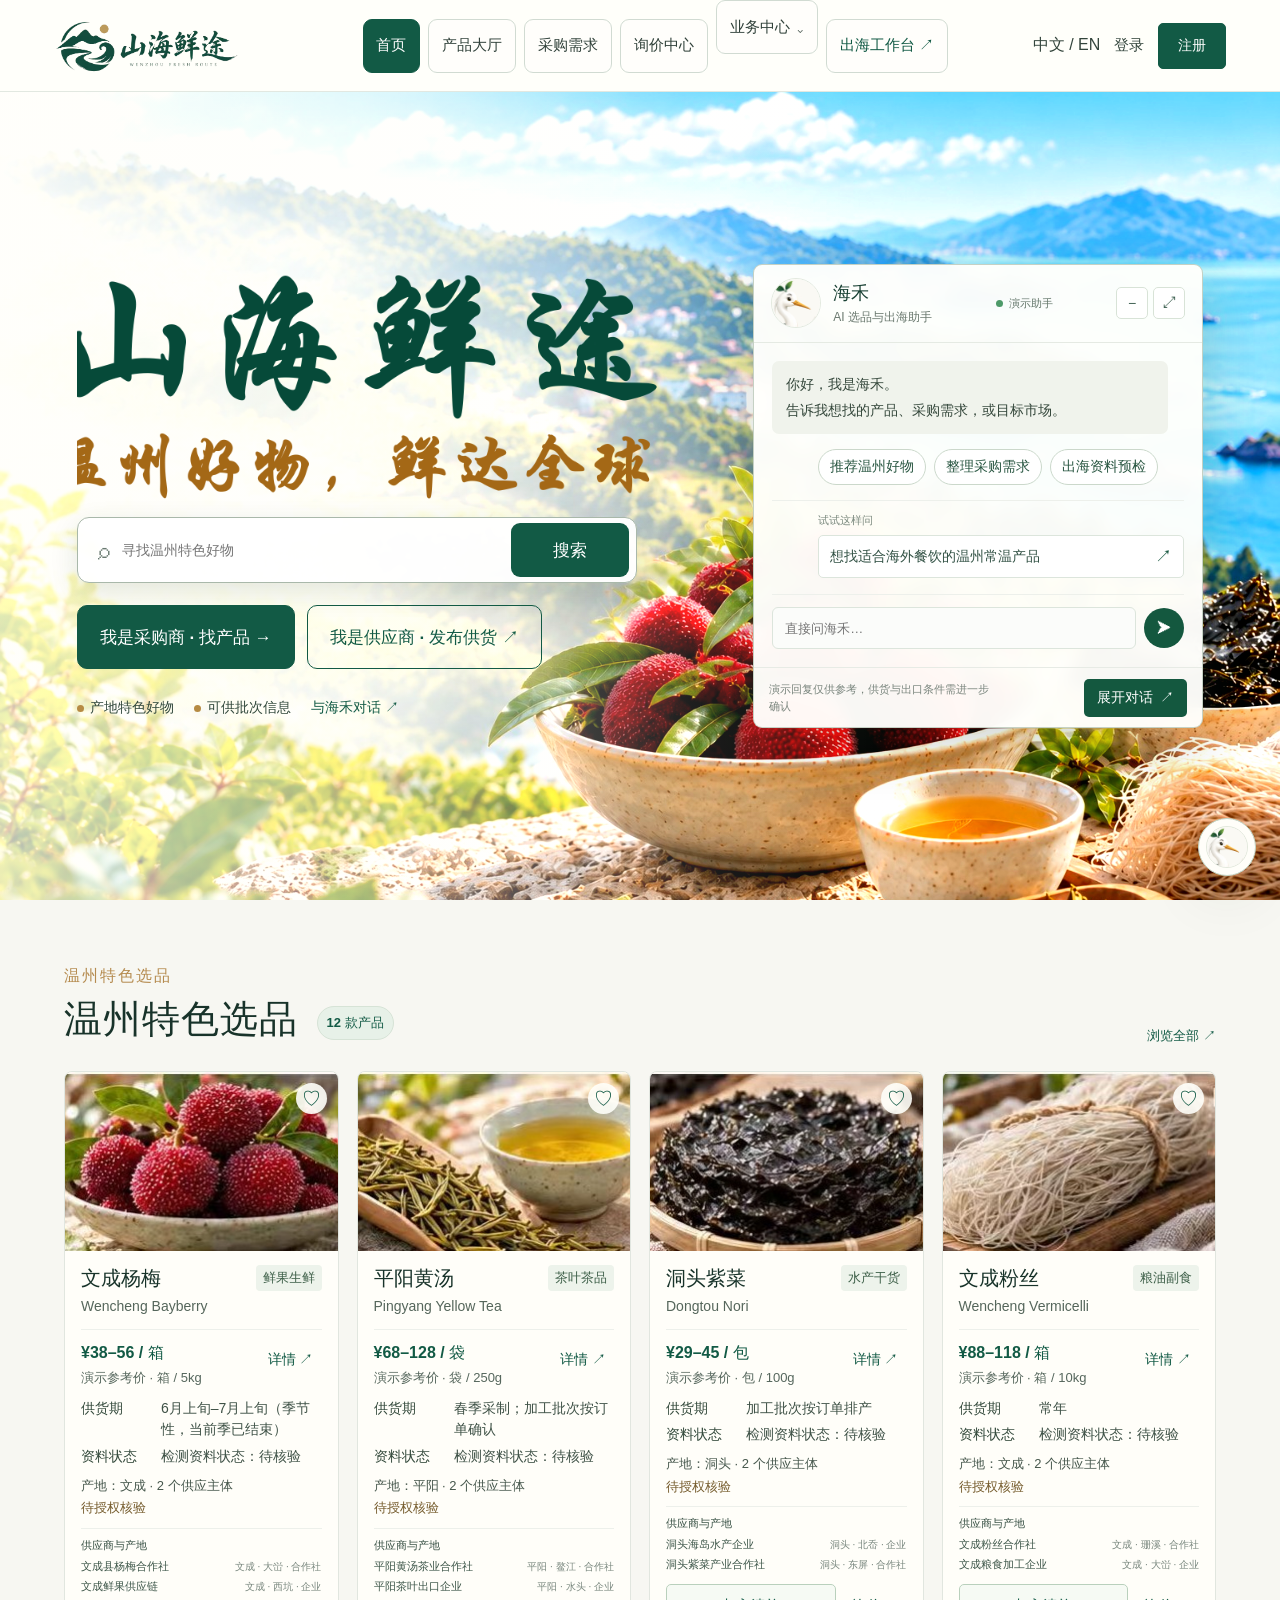
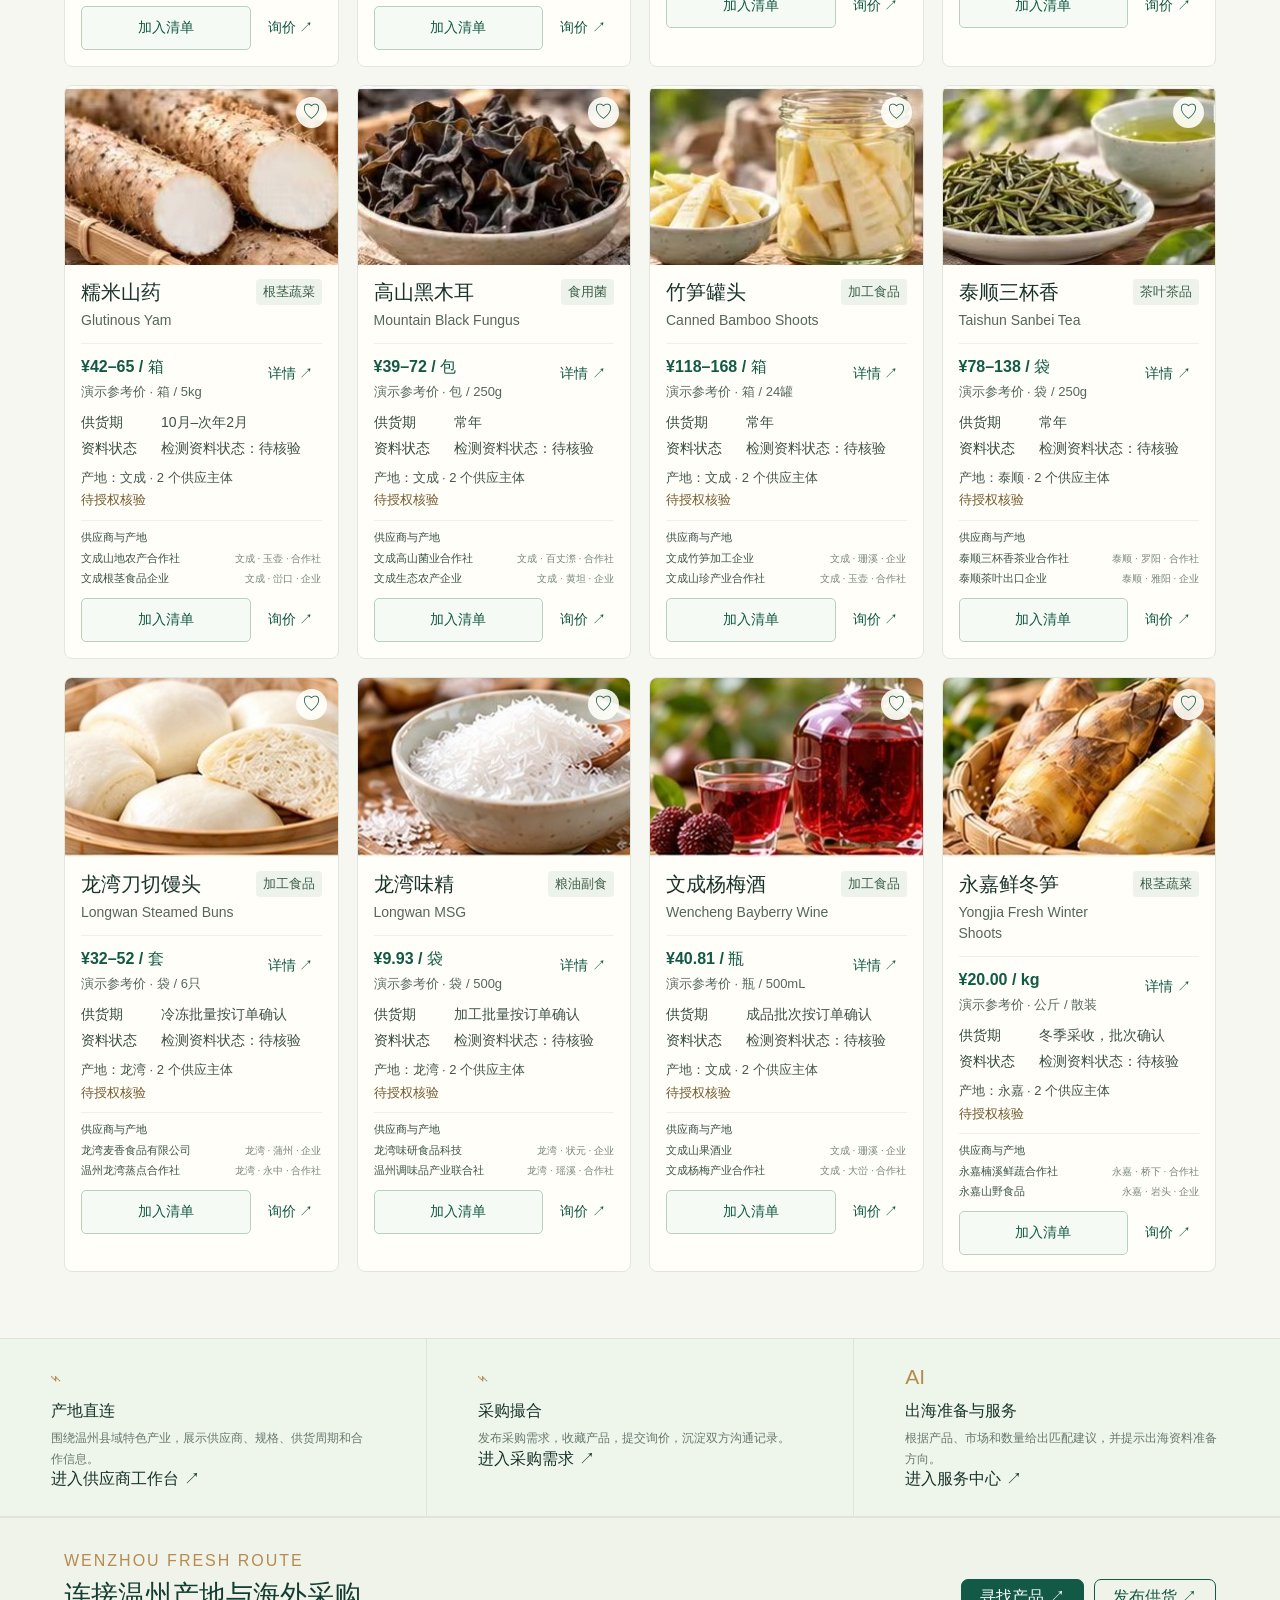
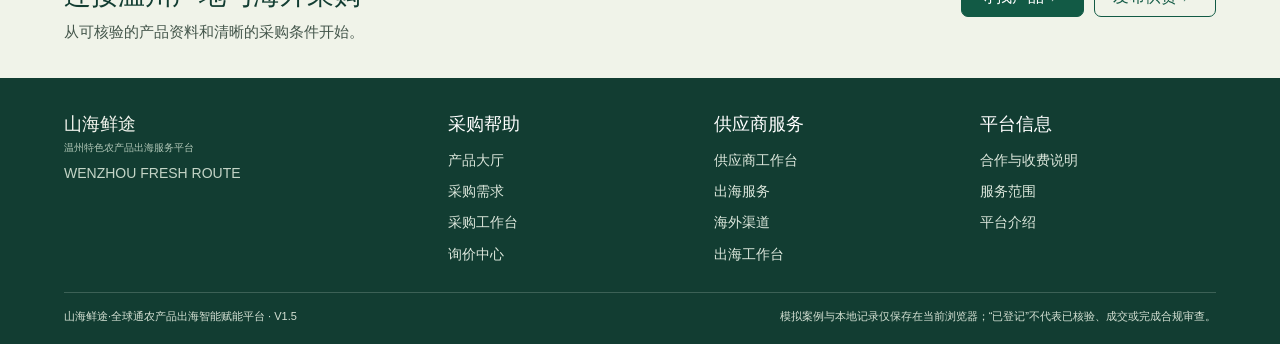
==== index.html @ f18ba46e "Increase homepage hero color contrast" ====
<!doctype html>
<html lang="zh-CN">
<head>
  <meta charset="utf-8">
  <meta name="viewport" content="width=device-width, initial-scale=1">
  <meta name="theme-color" content="#f7f7f2">
  <meta name="description" content="山海鲜途温州特色农产品展示与海外采购对接平台">
  <title>山海鲜途·全球通农产品出海智能赋能平台</title>
  <link rel="stylesheet" href="market.css?v=20261021-home-hero17">
</head>
<body>
  <header class="site-header">
    <a class="site-brand" href="#home" aria-label="山海鲜途首页"><img src="assets/shanhai-logo.png?v=20261020-brand1" alt="山海鲜途 WENZHOU FRESH ROUTE"></a>
    <nav class="site-nav" aria-label="平台导航">
      <a href="#home" data-route="home">首页</a>
      <a href="#catalog" data-route="catalog">产品大厅</a>
      <a href="#requests" data-route="requests">采购需求</a>
      <a href="#quotes" data-route="quotes">询价中心</a>
      <details class="nav-menu"><summary>业务中心</summary><div class="nav-menu-panel"><a href="#buyer" data-route="buyer">采购工作台</a><a href="#supplier" data-route="supplier">供应商工作台</a><a href="#services" data-route="services">服务中心</a><a href="#business-model" data-route="business-model">合作方案</a><a href="#channels" data-route="channels">侨商渠道</a><button type="button" class="nav-assistant-button" data-action="open-assistant">打开 AI 智能助手</button><button type="button" class="nav-lang-button" data-action="language">中文 / EN</button></div></details>
      <a href="workspace.html" class="workspace-link">出海工作台 ↗</a>
    </nav>
    <div class="header-actions"><button class="lang-button" data-action="language">中文 / EN</button><button class="text-button" data-action="login">登录</button><button class="solid-button" data-action="register">注册</button><button class="mobile-menu" data-action="menu" aria-label="打开导航" aria-expanded="false">☰</button></div>
  </header>

  <main id="market-root"></main>

  <section class="footer-cta" aria-label="开始使用平台"><div><p class="section-kicker">Wenzhou fresh route</p><h2>连接温州产地与海外采购</h2><p>从可核验的产品资料和清晰的采购条件开始。</p></div><div><a class="dark-button" href="#catalog">寻找产品 ↗</a><a class="outline-button" href="#supplier">发布供货 ↗</a></div></section>
  <footer class="site-footer"><div class="footer-main"><div class="footer-brand"><strong>山海鲜途</strong><span>温州特色农产品出海服务平台</span><small>WENZHOU FRESH ROUTE</small></div><nav class="footer-group" aria-label="采购帮助"><strong>采购帮助</strong><a href="#catalog">产品大厅</a><a href="#requests">采购需求</a><a href="#buyer">采购工作台</a><a href="#quotes">询价中心</a></nav><nav class="footer-group" aria-label="供应商服务"><strong>供应商服务</strong><a href="#supplier">供应商工作台</a><a href="#services">出海服务</a><a href="#channels">海外渠道</a><a href="workspace.html">出海工作台</a></nav><nav class="footer-group" aria-label="平台信息"><strong>平台信息</strong><a href="#business-model">合作与收费说明</a><a href="#services">服务范围</a><a href="#home">平台介绍</a></nav></div><div class="footer-bottom"><span>山海鲜途·全球通农产品出海智能赋能平台 · V1.5</span><span>模拟案例与本地记录仅保存在当前浏览器；“已登记”不代表已核验、成交或完成合规审查。</span></div></footer>

  <aside class="assistant-panel" id="assistant-panel" role="dialog" aria-modal="false" aria-label="海禾 AI 对话" aria-hidden="true">
    <div class="assistant-head"><div><img class="assistant-avatar" src="assets/haihe-agent-avatar.jpg" alt=""><span><strong>海禾</strong><small>AI 选品与出海助手</small></span><span class="assistant-head-status"><i></i>演示助手</span></div><div class="assistant-head-actions"><button type="button" data-action="close-assistant" aria-label="收起对话" title="收起">−</button><button type="button" data-action="assistant-fullscreen" aria-label="打开独立 AI 工作区" title="独立工作区">⤢</button></div></div>
    <div class="assistant-status"><span>根据当前浏览器中的模拟资料生成提示</span><span class="assistant-trend">规则待核实</span></div>
    <div class="assistant-messages" id="assistant-messages" aria-live="polite" aria-relevant="additions"></div>
    <div class="assistant-prompts" aria-label="快捷提问"><button type="button" data-prompt="温州有哪些特色农产品适合采购？">推荐温州好物</button><button type="button" data-prompt="帮我整理一份采购需求需要的信息">整理采购需求</button><button type="button" data-prompt="出海前需要准备哪些产品资料？">出海资料预检</button></div>
    <details class="assistant-precheck"><summary>打开出海资料预检</summary><div class="assistant-visual" id="assistant-visual"></div></details>
    <form class="assistant-form" id="assistant-form"><input id="assistant-input" autocomplete="off" placeholder="说说你的采购需求…" aria-label="输入消息"><button type="submit" aria-label="发送消息" title="发送">➤</button></form><p class="assistant-form-status" id="assistant-form-status" aria-live="polite"></p>
    <p class="assistant-footnote">演示助手 · 资料与市场规则需由业务人员或专业机构确认</p>
  </aside>
  <aside class="shortlist-bar" id="shortlist-bar" hidden aria-live="polite"><strong id="shortlist-summary"></strong><button type="button" data-action="open-shortlist">查看选品清单</button><button type="button" data-action="batch-inquiry">统一询价</button></aside>
  <button class="assistant-launcher" id="assistant-launcher" data-action="toggle-assistant" aria-label="打开或关闭 AI 智能助手" aria-expanded="false"><img class="assistant-avatar" src="assets/haihe-agent-avatar.jpg" alt=""><span>海禾 · AI 助手</span></button>
  <div class="toast-root" id="toast-root" aria-live="polite"></div>
  <script src="shared.js"></script>
  <script src="market.js?v=20261021-home-hero17"></script>
</body>
</html>
---- market.css ----
:root {
  --forest: #125a45;
  --deep: #123d32;
  --ink: #18332a;
  --muted: #718078;
  --cream: #f7f7f2;
  --paper: #fffef9;
  --line: #dfe5de;
  --gold: #b58b4f;
  --soft-green: #e7f1e8;
  --shadow: 0 18px 60px rgba(29, 57, 43, .10);
  font-family: "Segoe UI", "Microsoft YaHei", "Noto Sans SC", Arial, sans-serif;
  color: var(--ink);
  background: var(--cream);
  font-synthesis: none;
  text-rendering: optimizeLegibility;
}
* { box-sizing: border-box; }
html { scroll-behavior: smooth; }
body { margin: 0; min-width: 320px; background: var(--cream); }
button, input, textarea, select { font: inherit; }
button, a { -webkit-tap-highlight-color: transparent; }
button { cursor: pointer; }
a { color: inherit; text-decoration: none; }
button:focus-visible, a:focus-visible, input:focus-visible, textarea:focus-visible, select:focus-visible { outline: 3px solid #9dc5a6; outline-offset: 3px; }
.site-header { height: 84px; display: flex; align-items: center; gap: 16px; padding: 0 clamp(18px, 4.2vw, 64px); background: rgba(255, 255, 250, .97); border-bottom: 1px solid rgba(223, 229, 222, .88); position: sticky; top: 0; z-index: 20; backdrop-filter: blur(14px); }
.site-brand { display: inline-flex; align-items: center; gap: 10px; min-width: 208px; }
.brand-symbol { width: 41px; height: 33px; display: grid; place-items: center; color: var(--forest); font-size: 44px; font-weight: 400; transform: rotate(-14deg); line-height: .65; }
.site-brand strong { display: block; font-family: "Noto Serif SC", "Songti SC", serif; font-size: 23px; letter-spacing: 2px; }
.site-brand small { display: block; margin-top: 2px; color: #87918b; font-size: 8px; letter-spacing: 1.6px; }
.site-nav { display: flex; align-items: center; justify-content: center; gap: clamp(5px, .65vw, 10px); flex: 1; height: 100%; }
.site-nav > a { min-height: 46px; display: inline-flex; align-items: center; justify-content: center; padding: 0 clamp(10px, 1vw, 16px); border: 1px solid #d1dbd2; border-radius: 5px; background: #fffefb; color: #2f4039; font-size: 14px; position: relative; white-space: nowrap; transition: background .15s ease, border-color .15s ease, color .15s ease; }
.site-nav > a:hover, .nav-menu summary:hover { border-color: #a9bdac; background: #f1f5ef; }
.site-nav > a[data-route].active, .nav-menu.has-active-route > summary { border-color: var(--forest); background: var(--forest); color: #fff; font-weight: 700; }
.site-nav > a[data-route].active::after { display: none; }
.nav-menu { position: relative; display: flex; align-items: center; height: 100%; color: #2f4039; font-size: 14px; }
.nav-menu summary { min-height: 46px; display: flex; align-items: center; padding: 0 clamp(10px, 1vw, 16px); border: 1px solid #d1dbd2; border-radius: 5px; background: #fffefb; cursor: pointer; list-style: none; white-space: nowrap; transition: background .15s ease, border-color .15s ease, color .15s ease; }
.nav-menu summary::-webkit-details-marker { display: none; }
.nav-menu summary::after { content: "⌄"; margin-left: 6px; color: currentColor; }
.nav-menu[open]:not(.has-active-route) summary { border-color: #a9bdac; background: #f1f5ef; color: var(--deep); font-weight: 700; }
.nav-menu-panel { position: absolute; top: calc(100% - 1px); right: -22px; z-index: 25; display: grid; min-width: 190px; padding: 7px; border: 1px solid var(--line); border-radius: 0 0 7px 7px; background: #fffef9; box-shadow: var(--shadow); }
.nav-menu-panel a { min-height: 40px; padding: 0 12px; border-radius: 4px; }
.nav-menu-panel a[data-route].active::after { display: none; }
.nav-menu-panel a:hover { background: var(--soft-green); }
.nav-lang-button { min-height: 40px; justify-self: start; padding: 0 12px; border: 1px solid #cbd8cd; border-radius: 4px; background: transparent; color: var(--forest); font-size: 14px; }
.nav-assistant-button { min-height: 40px; justify-self: stretch; padding: 0 12px; border: 0; border-radius: 4px; background: var(--soft-green); color: var(--forest); font-size: 14px; text-align: left; }
.site-nav > .workspace-link { color: var(--forest); font-weight: 700; }
.header-actions { display: flex; align-items: center; gap: 14px; white-space: nowrap; }
.lang-button, .text-button { border: 0; background: transparent; color: #33453c; padding: 7px 0; }
.lang-button { font-size: 12px; }
.text-button { font-size: 13px; }
.solid-button, .outline-button, .dark-button { min-height: 38px; display: inline-flex; align-items: center; justify-content: center; padding: 0 18px; border-radius: 7px; font-weight: 700; border: 1px solid var(--forest); text-align: center; }
.site-header .solid-button { min-height: 46px; padding-inline: 19px; border-radius: 5px; }
.solid-button, .dark-button { background: var(--forest); color: #fff; }
.outline-button { background: transparent; color: var(--forest); }
.solid-button:hover, .dark-button:hover { background: var(--deep); }
.outline-button:hover { background: var(--soft-green); }
.mobile-menu { display: none; border: 0; background: transparent; color: var(--forest); font-size: 21px; }
.market-shell { max-width: 1440px; margin: 0 auto; }
.hero { min-height: 480px; padding: clamp(38px, 6vw, 76px) clamp(20px, 7vw, 92px) 45px; display: flex; align-items: center; position: relative; overflow: hidden; isolation: isolate; background: var(--paper); }
.hero::after { content: ""; position: absolute; inset: 0 0 0 37%; z-index: -2; background: url("assets/hero-bayberry.jpg") center / cover no-repeat; }
.hero::before { content: ""; position: absolute; inset: 0; z-index: -1; background: linear-gradient(90deg, rgba(255, 254, 249, .98) 0%, rgba(255, 254, 249, .88) 37%, rgba(255, 254, 249, .08) 72%); }
.hero-copy { width: min(590px, 100%); }
.hero-kicker { margin: 0 0 17px; color: #796c50; font-size: 13px; letter-spacing: 4px; }
.hero h1 { margin: 0; max-width: 570px; font-family: "Noto Serif SC", "Songti SC", serif; font-size: clamp(42px, 4.4vw, 62px); line-height: 1.1; letter-spacing: 0; font-weight: 500; }
.hero h1 em { color: var(--forest); font-style: normal; }
.hero-copy > p { max-width: 500px; margin: 20px 0 24px; color: #4e5e56; font-size: 17px; line-height: 1.75; }
.hero-search { width: min(480px, 100%); height: 56px; display: flex; align-items: center; gap: 10px; border: 1px solid #bfc8bf; background: rgba(255,255,255,.89); border-radius: 10px; padding: 0 7px 0 17px; box-shadow: 0 8px 24px rgba(47,67,52,.08); }
.hero-search span { color: #697a71; font-size: 23px; }
.hero-search input { min-width: 0; flex: 1; border: 0; outline: 0; background: transparent; color: var(--ink); }
.hero-search button { height: 44px; min-width: 98px; border: 0; border-radius: 7px; background: var(--forest); color: #fff; font-weight: 700; }
.hero-actions { display: flex; gap: 12px; margin-top: 22px; }
.hero-note { display: flex; gap: 20px; align-items: center; margin-top: 30px; color: #6c7a71; font-size: 11px; }
.hero-note span { display: inline-flex; gap: 6px; align-items: center; }
.section { padding: 66px clamp(18px, 5vw, 68px); }
.section-head { display: flex; justify-content: space-between; align-items: end; gap: 20px; margin-bottom: 26px; }
.section-kicker { margin: 0 0 7px; color: var(--gold); font-size: 11px; letter-spacing: 2px; text-transform: uppercase; }
.section h2 { margin: 0; font-family: "Noto Serif SC", "Songti SC", serif; font-size: clamp(27px, 3vw, 40px); font-weight: 500; letter-spacing: 1px; }
.section-count { display: inline-flex; vertical-align: middle; margin-left: 8px; padding: 6px 9px; border: 1px solid #d6e3d6; border-radius: 999px; color: var(--forest); background: var(--soft-green); font-family: "Segoe UI", "Microsoft YaHei", sans-serif; font-size: 11px; font-weight: 700; letter-spacing: 0; }
.section-head > p { max-width: 420px; margin: 0; color: var(--muted); font-size: 13px; line-height: 1.7; }
.link-arrow { color: var(--forest); font-size: 13px; font-weight: 700; white-space: nowrap; }
.product-grid { display: grid; grid-template-columns: repeat(4, minmax(0, 1fr)); gap: 18px; }
.product-card { min-width: 0; background: var(--paper); border: 1px solid #e1e6df; border-radius: 8px; overflow: hidden; transition: transform .2s ease, box-shadow .2s ease; }
.product-card:hover { transform: translateY(-4px); box-shadow: var(--shadow); }
.product-photo { position: relative; aspect-ratio: 1.52; overflow: hidden; background: #e5ece4; }
.product-photo img { width: 100%; height: 100%; display: block; object-fit: cover; }
.favorite { position: absolute; top: 11px; right: 11px; width: 31px; height: 31px; display: grid; place-items: center; border: 0; border-radius: 50%; background: rgba(255,255,250,.9); color: var(--forest); font-size: 19px; }
.favorite.active { background: var(--forest); color: #fff; }
.product-body { padding: 14px 16px 16px; }
.product-body h3 { margin: 0 0 5px; font-family: "Noto Serif SC", "Songti SC", serif; font-size: 20px; font-weight: 600; }
.product-body p { margin: 0; color: var(--muted); font-size: 11px; line-height: 1.7; }
.product-meta { display: flex; justify-content: space-between; gap: 10px; margin-top: 12px; padding-top: 11px; border-top: 1px solid #edf0eb; color: #607168; font-size: 11px; }
.product-meta strong { color: var(--forest); font-size: 12px; }
.product-meta button { border: 0; padding: 0; background: transparent; color: var(--forest); font-weight: 700; }
.product-actions { display: flex; align-items: center; gap: 8px; margin-top: 12px; }
.product-batch-meta { display: grid; gap: 4px; margin-top: 10px; color: #718078; font-size: 10px; line-height: 1.5; }
.status-pill { display: inline-flex; align-items: center; min-height: 21px; padding: 2px 7px; border-radius: 4px; background: #e9f1e9; color: #356748; font-size: 10px; font-weight: 700; }
.status-pill.expired { background: #f5e9e6; color: #994f40; }
.status-pill.pending { background: #fff1d6; color: #8b641b; }
.disabled-link { pointer-events: none; opacity: .62; }
.match-checklist { display: grid; gap: 8px; }
.match-check { display: grid; grid-template-columns: 130px 1fr; gap: 4px 10px; padding: 11px 0; border-bottom: 1px solid #edf0eb; font-size: 11px; }
.match-check strong { color: #334d40; }
.match-check span { color: #53665c; }
.match-check small { grid-column: 2; color: #89958d; }
.channel-list { display: grid; gap: 10px; }
.channel-row { display: grid; grid-template-columns: 1.1fr 1fr .8fr 1.2fr auto; align-items: center; gap: 14px; margin-top: 0; }
.channel-row h2 { margin: 9px 0 3px; font-size: 16px; }
.channel-row small { color: #87938b; }
.channel-row > div > strong { display: block; font-size: 11px; line-height: 1.5; }
.precheck-controls { display: grid; gap: 7px; margin-top: 10px; }
.precheck-controls label { display: grid; gap: 3px; color: #738078; font-size: 9px; }
.precheck-controls select { width: 100%; min-width: 0; padding: 7px; border: 1px solid #d4ded5; border-radius: 5px; background: #fff; color: #34493d; font: inherit; font-size: 10px; }
.precheck-controls .dark-button { min-height: 34px; justify-content: center; padding: 0 10px; }
.precheck-result { display: grid; gap: 7px; margin-top: 10px; color: #758279; font-size: 10px; }
.precheck-result > strong { color: #344d40; }
.precheck-item { display: grid; grid-template-columns: 1fr; gap: 2px; padding: 7px; border: 1px solid #e2e9e2; border-radius: 5px; background: #fff; }
.precheck-item b { color: #43584b; font-size: 10px; }
.precheck-item span { color: #735d2f; }
.precheck-item small, .precheck-result p, .precheck-boundary { color: #8b978f; font-size: 9px; line-height: 1.5; }
.precheck-result p { margin: 3px 0 0; }
.precheck-boundary { display: block; margin-top: 8px; }
.selection-button { min-height: 30px; flex: 1; padding: 0 9px; border: 1px solid #b9d0bc; border-radius: 5px; background: #f6faf4; color: var(--forest); font-size: 10px; font-weight: 700; }
.selection-button.selected { background: var(--forest); color: #fff; }
.mini-link, .table-action { border: 0; padding: 0; background: transparent; color: var(--forest); font-size: 10px; font-weight: 700; white-space: nowrap; }
.feature-band { display: grid; grid-template-columns: repeat(3, minmax(0, 1fr)); gap: 1px; background: #dbe5dc; border-top: 1px solid #dbe5dc; border-bottom: 1px solid #dbe5dc; }
.feature { padding: 26px clamp(18px, 4vw, 52px); background: #eef5eb; }
.feature span { color: var(--gold); font-size: 21px; }
.feature h3 { margin: 12px 0 6px; font-size: 16px; }
.feature p { margin: 0; color: #68786e; line-height: 1.7; font-size: 12px; }
.catalog-page, .booklet-page, .requests-page, .request-category-page, .quotes-page { min-height: calc(100vh - 76px); padding: 50px clamp(18px, 5vw, 68px) 80px; }
.page-hero { display: grid; grid-template-columns: minmax(0, 1fr) 420px; gap: 24px; align-items: end; margin-bottom: 30px; }
.page-hero h1 { margin: 0 0 8px; font-family: "Noto Serif SC", "Songti SC", serif; font-size: clamp(30px, 3vw, 42px); font-weight: 500; }
.page-hero p { margin: 0; color: var(--muted); line-height: 1.7; }
.page-hero .search-control { width: 100%; }
.search-control { height: 46px; display: flex; align-items: center; gap: 9px; background: #fff; border: 1px solid #ccd7cc; border-radius: 8px; padding: 0 13px; }
.search-control span { color: var(--forest); font-size: 19px; }
.search-control input { flex: 1; min-width: 0; border: 0; outline: 0; background: transparent; }
.filter-bar { display: flex; gap: 8px; flex-wrap: wrap; align-items: center; padding: 13px; background: #edf4ed; border: 1px solid #d9e4da; border-radius: 8px; margin-bottom: 28px; }
.filter-label { padding: 0 6px; color: #54665a; font-weight: 700; font-size: 12px; }
.filter-chip { border: 1px solid #d3ddd3; background: #fff; color: #54655b; border-radius: 6px; padding: 8px 15px; font-size: 12px; }
.filter-chip.active, .filter-chip:hover { background: var(--forest); border-color: var(--forest); color: #fff; }
.requests-list, .quote-list { display: grid; gap: 12px; }
.request-row, .quote-row { display: grid; grid-template-columns: minmax(0, 1.6fr) .8fr .8fr auto; align-items: center; gap: 16px; padding: 20px; border: 1px solid var(--line); background: #fff; border-radius: 8px; }
.request-main h3, .quote-main h3 { margin: 0 0 6px; font-size: 16px; }
.request-main p, .quote-main p { margin: 0; color: var(--muted); font-size: 12px; line-height: 1.6; }
.row-label { display: block; margin-bottom: 5px; color: #9aa49d; font-size: 10px; }
.row-value { color: var(--deep); font-size: 13px; font-weight: 700; }
.tag { display: inline-flex; width: fit-content; padding: 5px 8px; border-radius: 4px; background: var(--soft-green); color: var(--forest); font-size: 10px; font-weight: 700; }
.tag.amber { background: #fff1dc; color: #98631b; }
.tag.gray { background: #eef1ef; color: #6d7973; }
.empty-panel { padding: 58px 20px; text-align: center; border: 1px dashed #c9d4ca; border-radius: 8px; color: var(--muted); }
.empty-panel strong { display: block; margin-bottom: 7px; color: var(--ink); font-size: 16px; }
.category-actions { display: flex; justify-content: flex-end; gap: 8px; flex-wrap: wrap; }
.filter-result-banner { display: flex; align-items: center; gap: 14px; margin-bottom: 18px; padding: 14px 16px; border: 1px solid #d8e7d8; border-radius: 8px; background: #edf5ec; color: #5d7165; font-size: 11px; }
.filter-result-banner strong { color: var(--forest); font-size: 14px; }
.booklet-note { display: flex; align-items: center; gap: 13px; margin-bottom: 20px; padding: 14px 16px; border: 1px solid #d8e7d8; border-left: 3px solid var(--gold); background: #fffaf0; color: #6d694f; font-size: 11px; line-height: 1.6; }
.booklet-note strong { flex: 0 0 auto; color: #8c6c2d; }
.booklet-grid { display: grid; grid-template-columns: repeat(2, minmax(0, 1fr)); gap: 15px; }
.booklet-card { display: grid; grid-template-columns: minmax(150px, .7fr) minmax(0, 1.3fr); gap: 18px; padding: 16px; border: 1px solid var(--line); border-radius: 8px; background: #fff; box-shadow: var(--shadow); }
.booklet-card > img { width: 100%; aspect-ratio: .9; object-fit: cover; border-radius: 6px; background: #e9efe8; }
.booklet-card h2 { margin: 9px 0 3px; font-family: "Noto Serif SC", "Songti SC", serif; font-size: 20px; font-weight: 500; }
.booklet-card > div > p { margin: 0; color: var(--muted); font-size: 11px; }
.booklet-card dl { display: grid; grid-template-columns: 1fr 1fr; gap: 9px 13px; margin: 16px 0; }
.booklet-card dl div { min-width: 0; padding-top: 8px; border-top: 1px solid #edf0eb; }
.booklet-card dt { color: #9aa49d; font-size: 10px; }
.booklet-card dd { margin: 4px 0 0; color: var(--deep); font-size: 11px; font-weight: 700; }
.booklet-card .dark-button { width: 100%; justify-content: center; }
.request-detail-list { display: grid; gap: 12px; }
.request-detail-card { padding: 22px; border: 1px solid var(--line); border-radius: 8px; background: #fff; box-shadow: var(--shadow); }
.request-detail-head { display: flex; justify-content: space-between; align-items: center; gap: 12px; }
.request-detail-card h2 { margin: 14px 0 7px; font-family: "Noto Serif SC", "Songti SC", serif; font-size: 22px; font-weight: 500; }
.request-detail-card > p { margin: 0; color: var(--muted); font-size: 12px; line-height: 1.7; }
.request-detail-meta { display: grid; grid-template-columns: 1fr 1fr auto; align-items: end; gap: 16px; margin-top: 18px; padding-top: 15px; border-top: 1px solid #edf0eb; }
.request-detail-meta small, .request-detail-meta strong { display: block; }
.request-detail-meta small { color: #929d96; font-size: 10px; }
.request-detail-meta strong { margin-top: 5px; color: var(--deep); font-size: 13px; }
.quote-row { grid-template-columns: minmax(0, 1.4fr) 1fr auto; }
.quote-side { display: flex; align-items: center; gap: 10px; }
.quote-avatar { width: 37px; height: 37px; display: grid; place-items: center; border-radius: 50%; background: #e6f0e6; color: var(--forest); font-weight: 700; }
.auth-page { min-height: calc(100vh - 76px); display: grid; grid-template-columns: minmax(0, 1.05fr) minmax(360px, .8fr); gap: clamp(28px, 6vw, 96px); align-items: center; padding: 58px clamp(18px, 7vw, 108px) 86px; background: linear-gradient(135deg, #f7f7f2, #e9f2e8); }
.auth-visual { min-height: 490px; display: flex; flex-direction: column; justify-content: center; padding: clamp(18px, 5vw, 70px); border-radius: 12px; background: linear-gradient(140deg, rgba(18, 61, 50, .96), rgba(19, 93, 68, .86)), url("assets/hero-bayberry.jpg") center / cover; color: #f8fbf3; box-shadow: var(--shadow); }
.auth-kicker { margin: 0 0 15px; color: #c9dfc8; font-size: 11px; letter-spacing: 2.4px; }
.auth-visual h1 { max-width: 520px; margin: 0; font-family: "Noto Serif SC", "Songti SC", serif; font-size: clamp(38px, 5vw, 66px); font-weight: 500; line-height: 1.15; }
.auth-visual > p { max-width: 420px; margin: 20px 0 48px; color: #d5e6d6; line-height: 1.8; font-size: 15px; }
.auth-visual-card { width: min(390px, 100%); display: flex; align-items: center; gap: 10px; padding: 12px 13px; border: 1px solid rgba(222, 244, 222, .26); border-radius: 9px; background: rgba(255,255,255,.11); backdrop-filter: blur(9px); }
.auth-visual-card strong, .auth-visual-card small { display: block; }
.auth-visual-card strong { font-size: 12px; }
.auth-visual-card small { margin-top: 4px; color: #c9dfc8; font-size: 10px; }
.auth-score { margin-left: auto; color: #d8f0c9; font-size: 18px; font-weight: 800; }
.auth-card { width: 100%; max-width: 490px; padding: clamp(24px, 4vw, 42px); border: 1px solid #dce5dc; border-radius: 12px; background: var(--paper); box-shadow: var(--shadow); }
.auth-card-head h2 { margin: 0 0 9px; font-family: "Noto Serif SC", "Songti SC", serif; font-size: 30px; font-weight: 500; }
.auth-card-head > p:last-child { margin: 0 0 26px; color: var(--muted); font-size: 12px; }
.auth-form .field { margin-bottom: 17px; }
.auth-form input, .auth-form select { min-height: 45px; }
.remember-line { display: flex; align-items: center; gap: 7px; margin: -4px 0 19px; color: var(--muted); font-size: 11px; }
.remember-line input { accent-color: var(--forest); }
.auth-submit { width: 100%; min-height: 46px; justify-content: center; display: inline-flex; align-items: center; gap: 8px; }
.auth-switch { margin: 19px 0 0; text-align: center; color: var(--muted); font-size: 11px; }
.auth-switch button { border: 0; padding: 0 0 0 5px; background: transparent; color: var(--forest); font-weight: 800; }
.auth-note { margin: 20px 0 0; padding-top: 15px; border-top: 1px solid var(--line); color: #8a968f; font-size: 10px; line-height: 1.7; }
.inquiry-page { min-height: calc(100vh - 76px); padding: 50px clamp(18px, 5vw, 68px) 85px; }
.inquiry-layout { display: grid; grid-template-columns: minmax(0, .82fr) minmax(0, 1.18fr); gap: 18px; align-items: start; }
.inquiry-product { overflow: hidden; border: 1px solid var(--line); border-radius: 10px; background: var(--paper); box-shadow: var(--shadow); }
.inquiry-product > img { width: 100%; display: block; aspect-ratio: 1.65; object-fit: cover; }
.inquiry-product > div { padding: 22px; }
.inquiry-product h2 { margin: 0 0 5px; font-family: "Noto Serif SC", "Songti SC", serif; font-size: 28px; font-weight: 500; }
.inquiry-product p:not(.section-kicker) { margin: 0; color: var(--muted); font-size: 12px; }
.inquiry-specs { display: grid; grid-template-columns: repeat(3, 1fr); gap: 10px; margin-top: 20px; padding-top: 15px; border-top: 1px solid var(--line); }
.inquiry-specs small, .inquiry-specs strong { display: block; }
.inquiry-specs small { color: #89958d; font-size: 10px; }
.inquiry-specs strong { margin-top: 6px; color: var(--deep); font-size: 11px; }
.inquiry-form-card { padding: 22px; border: 1px solid var(--line); border-radius: 10px; background: #fff; box-shadow: var(--shadow); }
.match-banner { display: flex; align-items: center; gap: 10px; margin-bottom: 24px; padding: 12px; border: 1px solid #d1e3d2; border-radius: 8px; background: #edf5ec; color: #315447; }
.match-icon { width: 30px; height: 30px; display: grid; place-items: center; border-radius: 50%; background: var(--forest); color: #fff; font-size: 10px; font-weight: 800; }
.match-banner strong, .match-banner small { display: block; }
.match-banner strong { font-size: 12px; }
.match-banner small { margin-top: 3px; color: #718078; font-size: 10px; }
.match-banner b { margin-left: auto; color: var(--forest); font-size: 20px; }
.inquiry-form-actions { display: flex; justify-content: flex-end; gap: 8px; margin-top: 8px; }
.modal-backdrop { position: fixed; inset: 0; z-index: 50; display: grid; place-items: center; padding: 18px; background: rgba(11, 35, 27, .45); }
.modal { width: min(600px, 100%); max-height: 90vh; overflow: auto; background: #fffef9; border-radius: 10px; box-shadow: 0 28px 80px rgba(11,35,27,.28); }
.modal-head { display: flex; align-items: start; justify-content: space-between; gap: 12px; padding: 20px 22px 14px; border-bottom: 1px solid var(--line); }
.modal-head h2 { margin: 0 0 4px; font-family: "Noto Serif SC", "Songti SC", serif; font-weight: 500; }
.modal-head p { margin: 0; color: var(--muted); font-size: 11px; }
.modal-close { border: 0; background: transparent; color: var(--muted); font-size: 22px; }
.modal-body { padding: 20px 22px; }
.modal-foot { display: flex; justify-content: flex-end; gap: 8px; padding: 13px 22px; border-top: 1px solid var(--line); }
.form-grid { display: grid; grid-template-columns: repeat(2, minmax(0,1fr)); gap: 13px; }
.field { margin-bottom: 13px; }
.field.full { grid-column: 1/-1; }
.field label { display: block; margin-bottom: 6px; color: #53645a; font-size: 11px; font-weight: 700; }
.field input, .field select, .field textarea { width: 100%; min-height: 38px; padding: 9px 10px; border: 1px solid #ccd7cc; border-radius: 6px; background: #fff; color: var(--ink); }
.field textarea { min-height: 90px; resize: vertical; }
.site-footer { display: flex; align-items: center; gap: 28px; padding: 29px clamp(18px, 5vw, 68px); background: #123d32; color: #f3f5ee; }
.site-footer > div:first-child strong { display: block; font-family: "Noto Serif SC", "Songti SC", serif; font-size: 18px; font-weight: 500; }
.site-footer > div:first-child span { display: block; margin-top: 4px; color: #b1c7b7; font-size: 10px; }
.site-footer > div:nth-child(2) { display: flex; gap: 20px; font-size: 11px; color: #d5e1d4; }
.site-footer small { margin-left: auto; color: #a4b9aa; font-size: 10px; }
.assistant-launcher { position: fixed; right: 24px; bottom: 24px; z-index: 30; display: inline-flex; align-items: center; gap: 8px; min-height: 49px; padding: 0 14px 0 7px; border: 1px solid #c2d4c4; border-radius: 26px; background: #fffef9; color: var(--forest); box-shadow: var(--shadow); font-weight: 700; }
.assistant-launcher[aria-expanded="true"] { border-color: var(--forest); background: #edf5ec; }
.shortlist-bar { position: fixed; z-index: 30; left: 24px; bottom: 24px; display: flex; align-items: center; gap: 9px; max-width: calc(100vw - 430px); padding: 9px 11px 9px 15px; border: 1px solid #cad9ca; border-radius: 7px; background: #fff; box-shadow: var(--shadow); }
.shortlist-bar[hidden] { display: none; }
.shortlist-bar strong { color: var(--forest); white-space: nowrap; }
.shortlist-bar button { min-height: 34px; padding: 0 11px; border: 1px solid #cbd9cc; border-radius: 5px; background: #f6faf4; color: var(--forest); font: inherit; font-weight: 700; white-space: nowrap; }
.shortlist-bar button:last-child { border-color: var(--forest); background: var(--forest); color: #fff; }
.assistant-orb { width: 34px; height: 34px; display: grid; place-items: center; flex: 0 0 auto; border-radius: 50%; background: var(--forest); color: #fff; font-size: 11px; font-weight: 800; letter-spacing: .5px; }
.assistant-panel { position: fixed; right: 24px; bottom: 84px; z-index: 40; width: min(370px, calc(100vw - 30px)); display: flex; flex-direction: column; max-height: min(650px, calc(100vh - 110px)); overflow: hidden; background: #fffef9; border: 1px solid #c8d7ca; border-radius: 13px; box-shadow: 0 24px 75px rgba(18,61,50,.22); transform: translateY(16px); opacity: 0; pointer-events: none; transition: opacity .18s ease, transform .18s ease; }
.assistant-panel.open { transform: translateY(0); opacity: 1; pointer-events: auto; }
.assistant-panel.open ~ .shortlist-bar { display: none; }
.assistant-head { display: flex; justify-content: space-between; align-items: center; gap: 12px; padding: 15px; background: #edf5ec; border-bottom: 1px solid #d6e4d7; }
.assistant-head > div { display: flex; align-items: center; gap: 9px; }
.assistant-head strong, .assistant-head small { display: block; }
.assistant-head strong { font-size: 13px; }
.assistant-head small { margin-top: 3px; color: #718078; font-size: 10px; }
.assistant-head > button { border: 0; background: transparent; color: #68786d; font-size: 22px; }
.assistant-status { display: flex; align-items: center; gap: 8px; padding: 8px 15px; border-bottom: 1px solid #e5eee5; color: #839087; font-size: 9px; }
.status-live { display: inline-flex; align-items: center; gap: 5px; color: var(--forest); font-weight: 800; }
.status-live i { width: 6px; height: 6px; border-radius: 50%; background: #45a36d; box-shadow: 0 0 0 3px rgba(69,163,109,.12); }
.assistant-trend { margin-left: auto; color: #3d8865; font-weight: 800; }
.assistant-visual { padding: 11px 15px 12px; background: linear-gradient(180deg, #f6faf5, #edf5ec); border-bottom: 1px solid #dce9dd; }
.assistant-match-head, .assistant-match-meta { display: flex; align-items: end; justify-content: space-between; gap: 10px; }
.assistant-match-head small, .assistant-match-head strong { display: block; }
.assistant-match-head small { color: #8a978e; font-size: 9px; }
.assistant-match-head strong { margin-top: 3px; color: #23463a; font-size: 12px; }
.assistant-match-head b { padding: 4px 7px; border-radius: 4px; background: #d9ebd8; color: #397054; font-size: 9px; }
.match-progress { height: 5px; overflow: hidden; margin-top: 9px; border-radius: 99px; background: #d9e6da; }
.match-progress span { display: block; height: 100%; border-radius: inherit; background: linear-gradient(90deg, #5aaa78, #1b6d53); }
.assistant-match-meta { margin-top: 5px; color: #7c8b81; font-size: 9px; }
.assistant-match-meta strong { color: #3b8561; font-size: 10px; }
.assistant-recommend-list { display: grid; grid-template-columns: 1fr 1fr; gap: 7px; margin-top: 10px; }
.assistant-product { min-width: 0; display: flex; align-items: center; gap: 7px; padding: 6px; border: 1px solid #dbe7db; border-radius: 7px; background: #fff; text-align: left; }
.assistant-product img { width: 34px; height: 34px; flex: 0 0 auto; border-radius: 5px; object-fit: cover; }
.assistant-product span { min-width: 0; flex: 1; }
.assistant-product strong, .assistant-product small { display: block; overflow: hidden; text-overflow: ellipsis; white-space: nowrap; }
.assistant-product strong { color: #25483b; font-size: 10px; }
.assistant-product small { margin-top: 3px; color: #89968e; font-size: 8px; }
.assistant-product b { color: var(--forest); font-size: 13px; }
.assistant-messages { display: grid; gap: 10px; min-height: 175px; max-height: 350px; overflow: auto; padding: 15px; }
.assistant-message { max-width: 88%; padding: 10px 12px; border-radius: 9px; color: #365148; background: #f0f4ef; font-size: 11px; line-height: 1.65; }
.assistant-message.user { justify-self: end; background: var(--forest); color: #fff; }
.assistant-prompts { display: flex; gap: 6px; overflow: auto; padding: 0 15px 12px; }
.assistant-prompts button { flex: 0 0 auto; border: 1px solid #d2dfd3; background: #fff; color: var(--forest); border-radius: 15px; padding: 6px 9px; font-size: 10px; }
.assistant-form { display: flex; gap: 8px; padding: 12px; border-top: 1px solid var(--line); }
.assistant-form input { min-width: 0; flex: 1; border: 1px solid #cbd8cc; border-radius: 8px; padding: 9px 10px; outline: 0; }
.assistant-form button { width: 37px; border: 0; border-radius: 8px; background: var(--forest); color: #fff; font-size: 18px; }
.toast-root { position: fixed; right: 22px; bottom: 86px; z-index: 60; display: grid; gap: 8px; }
.toast { max-width: min(370px, calc(100vw - 30px)); padding: 11px 13px; border-radius: 7px; background: #193d32; color: #fff; box-shadow: var(--shadow); font-size: 11px; }
.workspace-page, .services-page, .workflow-page { min-height: calc(100vh - 76px); padding: 50px clamp(18px, 5vw, 68px) 85px; }
.workflow-layout { display: grid; grid-template-columns: minmax(220px, .7fr) minmax(0, 1.5fr); gap: 16px; align-items: start; }
.workflow-guide { padding: 24px; border: 1px solid #d8e6d8; border-radius: 9px; background: linear-gradient(145deg, #f6faf4, #edf5ec); }
.workflow-guide h2 { margin: 10px 0 5px; color: var(--deep); font-family: "Noto Serif SC", "Songti SC", serif; font-size: 20px; font-weight: 500; }
.workflow-guide p { margin: 0 0 24px; color: var(--muted); font-size: 11px; line-height: 1.8; }
.workflow-step { display: inline-grid; place-items: center; width: 28px; height: 28px; border-radius: 50%; background: var(--forest); color: #fff; font-size: 10px; font-weight: 800; }
.workflow-value { display: block; margin: 5px 0 16px; color: var(--deep); font-size: 15px; }
.workflow-form-panel { min-width: 0; }
.workflow-actions { display: flex; justify-content: flex-end; gap: 8px; margin-top: 7px; padding-top: 16px; border-top: 1px solid #edf0eb; }
.workspace-stats { display: grid; grid-template-columns: repeat(3, minmax(0,1fr)); gap: 12px; margin: 0 0 20px; }
.workspace-stats > div { padding: 18px 20px; border: 1px solid var(--line); border-radius: 8px; background: #fff; }
.workspace-stats span, .workspace-stats strong, .workspace-stats small { display: block; }
.workspace-stats span { color: var(--muted); font-size: 11px; }
.workspace-stats strong { margin: 7px 0 3px; color: var(--deep); font-size: 28px; font-weight: 700; }
.workspace-stats small { color: #98a39c; font-size: 10px; }
.workspace-panel { margin-top: 18px; padding: 22px; border: 1px solid var(--line); border-radius: 9px; background: #fff; box-shadow: var(--shadow); }
.panel-heading { display: flex; justify-content: space-between; align-items: end; gap: 15px; margin-bottom: 18px; }
.panel-heading h2 { margin: 0; font-family: "Noto Serif SC", "Songti SC", serif; font-size: 20px; font-weight: 500; }
.panel-note { color: var(--muted); font-size: 10px; }
.table-wrap { overflow-x: auto; }
.comparison-table { width: 100%; border-collapse: collapse; min-width: 690px; }
table th, table td { text-align: center; vertical-align: middle; }
.comparison-table th, .comparison-table td { padding: 14px 12px; border-bottom: 1px solid #edf0eb; text-align: center; font-size: 11px; vertical-align: middle; }
.comparison-table th { color: #7d8b82; font-size: 10px; font-weight: 700; }
.comparison-table td strong, .comparison-table td small { display: block; }
.comparison-table td small { margin-top: 4px; color: #96a199; font-size: 9px; }
.quote-price { color: var(--forest); font-weight: 800; }
.feedback-row, .service-request { display: grid; grid-template-columns: minmax(0, .9fr) auto minmax(0, 1.6fr); align-items: center; gap: 15px; padding: 14px 0; border-bottom: 1px solid #edf0eb; }
.feedback-row:last-child, .service-request:last-child { border-bottom: 0; }
.feedback-row strong, .feedback-row small, .service-request strong, .service-request small { display: block; }
.feedback-row small, .service-request small { margin-top: 4px; color: #8b978f; font-size: 10px; }
.feedback-row p, .service-request p { margin: 0; color: #5f7067; font-size: 11px; line-height: 1.6; }
.muted-copy { color: var(--muted); font-size: 12px; line-height: 1.8; }
.calendar-grid { display: grid; grid-template-columns: repeat(4, minmax(0,1fr)); gap: 10px; }
.calendar-card { min-height: 170px; padding: 16px; border: 1px solid #d8e6d8; border-radius: 8px; background: linear-gradient(145deg, #f6faf4, #edf5ec); }
.calendar-card > span { color: var(--gold); font-size: 11px; font-weight: 800; }
.calendar-card h3 { margin: 18px 0 8px; color: var(--deep); font-size: 14px; line-height: 1.5; }
.calendar-card p { margin: 0 0 5px; color: var(--muted); font-size: 10px; }
.calendar-card strong { display: block; margin-bottom: 15px; color: var(--forest); font-size: 12px; }
.service-disclaimer { display: flex; align-items: start; gap: 13px; margin-bottom: 19px; padding: 15px 17px; border-left: 3px solid var(--gold); background: #fff8e9; color: #6c5b3e; font-size: 11px; line-height: 1.7; }
.service-disclaimer strong { flex: 0 0 auto; color: #8d6c2e; }
.service-grid { display: grid; grid-template-columns: repeat(2, minmax(0,1fr)); gap: 12px; }
.service-card { display: grid; grid-template-columns: auto minmax(0,1fr) auto; align-items: start; gap: 13px; padding: 19px; border: 1px solid var(--line); border-radius: 8px; background: #fff; }
.service-icon { width: 34px; height: 34px; display: grid; place-items: center; border-radius: 50%; background: var(--soft-green); color: var(--forest); font-size: 11px; font-weight: 800; }
.service-card h2 { margin: 9px 0 4px; font-family: "Noto Serif SC", "Songti SC", serif; font-size: 18px; font-weight: 500; }
.service-card small { color: #8a978e; font-size: 10px; }
.service-card p { margin: 9px 0 0; color: var(--muted); font-size: 11px; line-height: 1.7; }
.service-record-panel { margin-top: 20px; }
.selected-summary { display: flex; flex-wrap: wrap; gap: 7px; margin-bottom: 17px; }
.selected-summary span { padding: 6px 9px; border-radius: 4px; background: var(--soft-green); color: var(--forest); font-size: 10px; font-weight: 700; }
.business-model-page { min-height: calc(100vh - 76px); padding: 46px clamp(18px, 5vw, 68px) 80px; }
.business-model-page .page-hero { align-items: end; }
.business-disclaimer { display: flex; gap: 12px; margin: 0 0 18px; padding: 13px 16px; border-left: 3px solid #d89a43; background: #fff7e9; color: #6c5838; font-size: 11px; line-height: 1.7; }
.business-disclaimer strong { flex: 0 0 auto; color: #8a5b21; }
.b2b-flow { display: grid; grid-template-columns: minmax(0,1fr) auto minmax(0,1fr) auto minmax(0,1fr); align-items: center; gap: 13px; padding: 18px 0; border-top: 1px solid var(--line); border-bottom: 1px solid var(--line); }
.b2b-flow > div { display: grid; gap: 5px; }
.b2b-flow small { color: #a16c28; font-size: 9px; font-weight: 800; }
.b2b-flow strong { color: var(--deep); font-size: 13px; }
.b2b-flow span { color: var(--muted); font-size: 10px; }
.b2b-flow > b { color: #c2873e; font-size: 18px; }
.business-columns { display: grid; grid-template-columns: minmax(0,1.5fr) minmax(250px,.8fr); gap: 20px; margin-top: 25px; align-items: start; }
.business-columns > section > .panel-heading { margin-bottom: 12px; }
.membership-grid { display: grid; grid-template-columns: repeat(3,minmax(0,1fr)); gap: 9px; }
.membership-plan { display: flex; flex-direction: column; gap: 10px; min-width: 0; padding: 15px 14px; border: 1px solid var(--line); border-radius: 7px; background: #fff; }
.membership-plan.featured { border-color: #7ca18a; box-shadow: inset 0 3px #548468; }
.membership-plan h3 { margin: 0; color: var(--deep); font-size: 16px; }
.membership-price { margin: 0; color: #28674d; font-size: 24px; font-weight: 800; }
.membership-price small { display: block; margin-top: 3px; color: var(--muted); font-size: 9px; font-weight: 500; }
.membership-plan ul { display: grid; gap: 7px; min-height: 75px; margin: 0; padding-left: 16px; color: #586b60; font-size: 10px; line-height: 1.6; }
.plan-note { min-height: 25px; color: #8b958e; font-size: 9px; line-height: 1.5; }
.membership-plan .outline-button { margin-top: auto; justify-content: center; padding-inline: 8px; font-size: 10px; }
.revenue-panel { padding: 18px; border: 1px solid #ead9bd; border-radius: 7px; background: #fffaf2; }
.revenue-panel .panel-heading { align-items: start; margin-bottom: 8px; }
.revenue-panel h2 { font-size: 20px; }
.commission-rate { margin: 10px 0; color: #a86228; font-size: 35px; font-weight: 800; }
.commission-rate small { display: block; margin-top: 2px; color: #7d7060; font-size: 10px; font-weight: 500; }
.revenue-panel > p { color: #726859; font-size: 10px; line-height: 1.7; }
.revenue-step { display: grid; grid-template-columns: repeat(3,1fr); gap: 6px; margin: 14px 0; }
.revenue-step span { padding: 7px 5px; border-radius: 4px; background: #f2e8d8; color: #75592e; font-size: 9px; text-align: center; }
.revenue-panel > .outline-button { justify-content: center; width: 100%; }
.value-services { margin-top: 22px; }
.value-services .panel-heading h2 { font-size: 21px; }
.value-service-grid { display: grid; grid-template-columns: repeat(3,minmax(0,1fr)); gap: 15px; }
.value-service-grid article { padding: 12px 0; border-top: 2px solid #7b9980; }
.value-service-grid h3 { margin: 9px 0 5px; color: var(--deep); font-size: 14px; }
.value-service-grid p { min-height: 42px; margin: 0 0 9px; color: var(--muted); font-size: 10px; line-height: 1.7; }
.business-footnote { margin: 14px 0 0; color: #78847d; font-size: 9px; line-height: 1.7; }
.business-actions { display: flex; justify-content: flex-end; gap: 8px; margin-top: 18px; }
.revenue-simulator { margin-top: 24px; padding: 20px 22px; border: 1px solid #d8e3d9; border-radius: 7px; background: #fff; }
.revenue-simulator > .panel-heading { align-items: start; }
.revenue-simulator .panel-heading h2 { margin: 0 0 5px; color: var(--deep); font-size: 20px; }
.revenue-simulator .panel-heading p:not(.section-kicker) { margin: 0; color: var(--muted); font-size: 13px; }
.scenario-layout { display: grid; grid-template-columns: minmax(0,1.25fr) minmax(280px,.75fr); gap: 22px; align-items: start; }
.scenario-inputs { display: grid; grid-template-columns: repeat(3,minmax(0,1fr)); gap: 12px; }
.scenario-field { display: grid; align-content: start; gap: 6px; min-width: 0; color: #526459; font-size: 13px; font-weight: 700; }
.scenario-field input:not([type="range"]) { width: 100%; min-height: 40px; padding: 8px 10px; border: 1px solid #ccd7cc; border-radius: 5px; color: var(--ink); font: inherit; font-weight: 500; }
.scenario-rate { grid-template-columns: 1fr auto; align-content: center; }
.scenario-rate output { color: var(--forest); font-size: 14px; font-weight: 800; }
.scenario-rate input { grid-column: 1 / -1; width: 100%; accent-color: var(--forest); }
.scenario-results { display: grid; grid-template-columns: repeat(2,minmax(0,1fr)); gap: 8px; padding: 11px; border: 1px solid #e4ebe4; border-radius: 6px; background: #f8faf7; }
.scenario-results > div { min-width: 0; padding: 10px; background: #fff; border-radius: 4px; }
.scenario-results span, .scenario-results strong { display: block; }
.scenario-results span { color: #758178; font-size: 12px; line-height: 1.45; }
.scenario-results strong { margin-top: 7px; color: var(--deep); font-size: 18px; font-variant-numeric: tabular-nums; }
.scenario-results .scenario-total { border-top: 2px solid #8caf92; }
.scenario-results .scenario-balance { grid-column: 1 / -1; background: #edf5ec; }
.scenario-balance strong { color: var(--forest); font-size: 22px; }
.scenario-balance strong.negative { color: #a54e43; }
.scenario-note { margin: 13px 0 0; color: #78847d; font-size: 12px; line-height: 1.65; }
.revenue-offers, .validation-plan { margin-top: 22px; }
.revenue-offers .panel-heading > div > p:not(.section-kicker) { max-width: 680px; margin: 7px 0 0; color: var(--muted); font-size: 13px; line-height: 1.65; }
.offer-grid { display: grid; grid-template-columns: repeat(3,minmax(0,1fr)); gap: 16px; }
.offer-grid article { display: grid; grid-template-rows: auto 1fr auto; gap: 10px; min-width: 0; padding: 15px; border: 1px solid #e2e8e1; border-radius: 6px; background: #fbfcfa; }
.offer-heading { display: flex; flex-wrap: wrap; justify-content: space-between; align-items: baseline; gap: 7px; }
.offer-heading h3 { margin: 0; color: var(--deep); font-size: 16px; }
.offer-heading strong { color: #28674d; font-size: 17px; }
.offer-grid article > p { margin: 0; color: var(--muted); font-size: 13px; line-height: 1.65; }
.revenue-stream-columns { align-items: stretch; }
.membership-offer { padding: 18px; border: 1px solid #dfe7df; border-radius: 7px; background: #fff; }
.membership-offer .panel-heading { align-items: start; margin-bottom: 12px; }
.membership-offer h2, .commission-offer h2 { margin: 0; color: var(--deep); font-size: 20px; }
.membership-includes { display: grid; grid-template-columns: repeat(3,minmax(0,1fr)); gap: 10px; margin: 0 0 14px; padding: 0; list-style: none; }
.membership-includes li { padding: 11px; border-left: 2px solid #8caf92; background: #f6f9f5; color: #526459; font-size: 13px; line-height: 1.55; }
.membership-offer > p, .commission-offer > p { color: var(--muted); font-size: 13px; line-height: 1.7; }
.free-access-note, .commission-boundary { display: grid; gap: 4px; margin-top: 14px; padding: 12px; border-radius: 5px; background: #f4f7f3; color: #53675a; font-size: 13px; line-height: 1.6; }
.free-access-note strong, .commission-boundary strong { color: var(--deep); }
.commission-offer { height: 100%; }
.commission-offer .commission-rate { font-size: 32px; }
.scenario-switch { display: inline-flex; gap: 4px; margin: 4px 0 16px; padding: 4px; border: 1px solid #dce5dc; border-radius: 6px; background: #f5f8f4; }
.scenario-switch button { min-height: 36px; padding: 7px 13px; border: 0; border-radius: 4px; background: transparent; color: #526459; font: inherit; font-size: 13px; cursor: pointer; }
.scenario-switch button.active { background: var(--forest); color: #fff; }
.scenario-results > div:nth-child(5), .scenario-results > div:nth-child(6) { background: #f5f6f3; }
.validation-plan .panel-heading { margin-bottom: 14px; }
.milestone-grid { display: grid; grid-template-columns: repeat(3,minmax(0,1fr)); gap: 14px; }
.milestone-grid article { display: grid; align-content: start; gap: 8px; min-width: 0; padding: 14px; border-top: 2px solid #8caf92; background: #f8faf7; }
.milestone-grid article > span { color: #8a6a39; font-size: 13px; font-weight: 700; }
.milestone-grid article > strong { color: var(--deep); font-size: 14px; line-height: 1.55; }
.milestone-grid article > p { margin: 0; color: var(--muted); font-size: 13px; line-height: 1.6; }
.lean-boundary { margin-top: 22px; }
.lean-boundary strong { min-width: 145px; }
.cost-structure { margin-top: 26px; padding: 18px 0; border-top: 1px solid var(--line); border-bottom: 1px solid var(--line); }
.cost-structure .panel-heading { margin-bottom: 13px; }
.cost-structure .panel-heading h2 { margin: 0; color: var(--deep); font-size: 19px; }
.cost-grid { display: grid; grid-template-columns: repeat(4,minmax(0,1fr)); gap: 16px; }
.cost-grid article { display: grid; gap: 5px; padding-left: 12px; border-left: 2px solid #9bb79e; }
.cost-grid strong { color: var(--deep); font-size: 14px; }
.cost-grid span { color: var(--muted); font-size: 12px; line-height: 1.5; }
body { font-size: 16px; }
small, .hero-note, .site-footer small, .assistant-status, .assistant-messages, .assistant-form input, .assistant-prompts button { font-size: max(13px, 1em); }
.site-nav a, .nav-menu, .text-button { font-size: 15px; }
.lang-button, .hero-kicker, .section-kicker, .row-label, .tag, .status-pill, .status-pill.pending, .status-pill.expired, .product-batch-meta, .product-body p, .product-meta, .product-meta strong, .field-hint, .source-note, .panel-note, .plan-note, .precheck-controls label, .precheck-result, .precheck-item b, .precheck-item small, .precheck-result p, .precheck-boundary { font-size: max(13px, 1em); }
.site-header .solid-button, .site-header .outline-button, .site-header .dark-button { font-size: 14px; }
.request-stats { display: grid; grid-template-columns: repeat(4,minmax(0,1fr)); gap: 10px; margin: 0 0 18px; }
.request-stats > div { display: flex; align-items: baseline; gap: 9px; padding: 13px 15px; border: 1px solid var(--line); border-radius: 6px; background: #fff; }
.request-stats strong { color: var(--forest); font-size: 22px; }
.request-stats span { color: #5d6e64; font-size: 14px; }
.product-source-line { display: grid; gap: 3px; margin-top: 8px; color: #526459; font-size: 13px; line-height: 1.5; }
.product-source-line em { color: #855e1d; font-size: 13px; font-style: normal; }
.product-price-note { display: block; margin-top: 3px; color: #76847b; font-size: 13px; line-height: 1.4; }
.quote-summary { display: flex; align-items: baseline; gap: 9px; margin-bottom: 14px; padding: 13px 15px; border-left: 3px solid var(--forest); background: #edf5ec; color: #526459; }
.quote-summary strong { color: var(--forest); font-size: 22px; }
.quote-summary small { margin-left: auto; color: #738078; }
.thread-meta { display: grid; grid-template-columns: repeat(3,minmax(0,1fr)); gap: 12px; padding-bottom: 16px; border-bottom: 1px solid var(--line); }
.thread-meta span { display: grid; gap: 5px; }
.thread-meta small { color: var(--muted); font-size: 13px; }
.thread-meta strong { font-size: 15px; }
.thread-messages { display: grid; gap: 12px; min-height: 140px; padding: 18px 0; }
.thread-message { width: min(78%,620px); padding: 12px 14px; border: 1px solid var(--line); border-radius: 7px; background: #f8faf7; }
.thread-message.sent { justify-self: end; border-color: #cddfce; background: #edf5ec; }
.thread-message > span, .thread-message small { color: var(--muted); font-size: 13px; }
.thread-message p { margin: 6px 0; font-size: 15px; line-height: 1.65; }
.quote-reply-form { display: grid; gap: 8px; }
.quote-reply-form label { color: #526459; font-size: 14px; font-weight: 700; }
.quote-reply-form textarea { min-height: 100px; padding: 11px; border: 1px solid #ccd7cd; border-radius: 5px; resize: vertical; font-size: 15px; }
.field-hint { display: block; margin-top: 4px; color: var(--muted); }
@media (max-width: 980px) {
  .site-header { gap: 13px; padding-inline: 20px; }
  .site-brand { min-width: auto; }
  .site-nav { position: absolute; left: 0; right: 0; top: 100%; height: auto; display: none; flex-direction: column; align-items: stretch; gap: 0; padding: 7px 20px 12px; background: #fffef9; border-bottom: 1px solid var(--line); box-shadow: var(--shadow); }
  .site-nav.open { display: flex; }
  .site-nav a { height: 42px; padding-inline: 10px; }
  .nav-menu { width: 100%; height: auto; display: block; }
  .nav-menu summary { height: 42px; padding-inline: 10px; }
  .nav-menu-panel { position: static; min-width: 0; border: 0; border-radius: 0; box-shadow: none; padding: 0 0 5px 12px; }
  .nav-menu-panel a { height: 40px; }
  .mobile-menu { display: block; margin-left: auto; }
  .site-nav .workspace-link { display: flex !important; }
  .hero::after { left: 28%; }
  .product-grid { grid-template-columns: repeat(2, minmax(0,1fr)); }
  .page-hero { grid-template-columns: 1fr; }
  .auth-page { grid-template-columns: 1fr; padding-block: 35px 60px; }
  .auth-visual { min-height: 350px; }
  .auth-card { max-width: none; }
  .inquiry-layout { grid-template-columns: 1fr; }
  .calendar-grid { grid-template-columns: repeat(2, minmax(0,1fr)); }
  .service-grid { grid-template-columns: 1fr; }
  .business-columns { grid-template-columns: 1fr; }
  .offer-grid { grid-template-columns: 1fr; }
  .membership-includes { grid-template-columns: 1fr; }
  .milestone-grid { grid-template-columns: 1fr; }
  .scenario-layout { grid-template-columns: 1fr; }
  .scenario-inputs { grid-template-columns: repeat(2,minmax(0,1fr)); }
  .cost-grid { grid-template-columns: repeat(2,minmax(0,1fr)); }
}
@media (max-width: 680px) {
  .site-header { height: 62px; padding-inline: 14px; }
  .site-brand strong { font-size: 19px; }
  .site-brand small, .lang-button, .text-button, .solid-button { display: none; }
  .header-actions .lang-button { position: absolute; top: 17px; right: 54px; display: block; font-size: 12px; }
  .site-nav { position: absolute; left: 0; right: 0; top: 61px; height: auto; display: none; flex-direction: column; align-items: stretch; gap: 0; padding: 7px 14px 12px; background: #fffef9; border-bottom: 1px solid var(--line); box-shadow: var(--shadow); }
  .site-nav.open { display: flex; }
  .site-nav a { height: 42px; padding-inline: 10px; }
  .nav-menu { height: auto; display: block; }
  .nav-menu summary { height: 42px; padding-inline: 10px; }
  .nav-menu-panel { position: static; min-width: 0; border: 0; border-radius: 0; box-shadow: none; padding: 0 0 5px 12px; }
  .nav-menu-panel a { height: 40px; }
  .site-nav a[data-route].active::after { left: 8px; bottom: 6px; width: 22px; transform: none; }
  .mobile-menu { display: block; margin-left: auto; }
  .hero { min-height: 600px; align-items: end; padding: 38px 20px 45px; }
  .hero { padding-bottom: 92px; }
  .hero::after { inset: 0; background-position: 63% center; }
  .hero::before { background: linear-gradient(180deg, rgba(255,254,249,.12) 0%, rgba(255,254,249,.55) 43%, rgba(255,254,249,.98) 72%); }
  .hero h1 { font-size: 45px; }
  .hero-copy > p { font-size: 15px; }
  .hero-note { flex-wrap: wrap; gap: 9px 16px; }
  .hero-actions { display: grid; grid-template-columns: repeat(2,minmax(0,1fr)); gap: 8px; }
  .hero-actions > * { min-width: 0; justify-content: center; padding-inline: 8px; text-align: center; }
  .hero-actions > :last-child { grid-column: 1 / -1; }
  .workspace-page, .services-page { padding: 35px 15px 60px; }
  .workflow-page { padding: 35px 15px 60px; }
  .workflow-layout { grid-template-columns: 1fr; }
  .workflow-actions { display: grid; grid-template-columns: 1fr; }
  .workflow-actions .outline-button, .workflow-actions .dark-button { width: 100%; justify-content: center; }
  .workspace-stats { grid-template-columns: 1fr; }
  .workspace-panel { padding: 16px; }
  .panel-heading { align-items: start; flex-direction: column; }
  .calendar-grid { grid-template-columns: 1fr; }
  .feedback-row, .service-request { grid-template-columns: 1fr auto; }
  .feedback-row p, .service-request p { grid-column: 1/-1; }
  .service-card { grid-template-columns: auto minmax(0,1fr); }
  .service-card .mini-link { grid-column: 2; justify-self: start; }
  .membership-grid { grid-template-columns: 1fr; }
  .membership-plan ul, .plan-note { min-height: 0; }
  .b2b-flow { grid-template-columns: 1fr; gap: 8px; }
  .b2b-flow > b { transform: rotate(90deg); justify-self: start; margin: 0 0 3px 7px; }
  .value-service-grid { grid-template-columns: 1fr; gap: 5px; }
  .value-service-grid p { min-height: 0; }
  .business-disclaimer { display: block; }
  .business-disclaimer strong { display: block; margin-bottom: 4px; }
  .business-actions { display: grid; grid-template-columns: 1fr; }
  .scenario-switch { display: grid; grid-template-columns: 1fr 1fr; width: 100%; }
  .scenario-switch button { padding-inline: 6px; }
  .scenario-inputs { grid-template-columns: 1fr 1fr; gap: 9px; }
  .scenario-results { grid-template-columns: 1fr 1fr; }
  .scenario-results strong { font-size: 16px; }
  .cost-grid { gap: 13px 10px; }
  .section { padding: 46px 15px; }
  .section-head { display: block; }
  .section-head > p { margin-top: 11px; }
  .product-grid { grid-template-columns: 1fr 1fr; gap: 9px; }
  .product-body { padding: 11px; }
  .product-body h3 { font-size: 16px; }
  .product-meta { display: block; }
  .product-meta button { display: block; margin-top: 7px; }
  .feature-band { grid-template-columns: 1fr; }
  .catalog-page, .booklet-page, .requests-page, .request-category-page, .quotes-page { padding: 35px 15px 60px; }
  .booklet-grid { grid-template-columns: 1fr; }
  .booklet-card { grid-template-columns: 120px minmax(0, 1fr); gap: 13px; }
  .request-row, .quote-row { grid-template-columns: 1fr 1fr; gap: 13px; padding: 15px; }
  .request-stats { grid-template-columns: 1fr 1fr; }
  .quote-summary { flex-wrap: wrap; }
  .quote-summary small { width: 100%; margin-left: 0; }
  .thread-meta { grid-template-columns: 1fr; }
  .thread-message { width: 92%; }
  .request-row .solid-button, .quote-row .solid-button { grid-column: 1/-1; width: 100%; }
  .request-detail-meta { grid-template-columns: 1fr 1fr; }
  .request-detail-meta .dark-button { grid-column: 1/-1; width: 100%; }
  .filter-result-banner { align-items: start; flex-direction: column; gap: 5px; }
  .auth-page { padding: 26px 15px 55px; }
  .auth-visual { min-height: 360px; padding: 26px; }
  .auth-visual h1 { font-size: 42px; }
  .auth-visual > p { margin-bottom: 30px; font-size: 13px; }
  .auth-card { padding: 24px 18px; }
  .inquiry-page { padding: 35px 15px 60px; }
  .inquiry-product > div, .inquiry-form-card { padding: 17px; }
  .inquiry-specs { gap: 7px; }
  .inquiry-form-actions { display: grid; grid-template-columns: 1fr; }
  .inquiry-form-actions .outline-button, .inquiry-form-actions .dark-button { width: 100%; justify-content: center; }
  .assistant-recommend-list { grid-template-columns: 1fr; }
  .site-footer { display: block; padding: 25px 15px 80px; }
  .site-footer > div:nth-child(2) { margin-top: 18px; flex-wrap: wrap; }
  .site-footer small { display: block; margin: 20px 0 0; }
  .assistant-launcher { right: 14px; bottom: 14px; }
  .assistant-panel { right: 14px; bottom: 74px; max-height: calc(100vh - 160px); }
  .shortlist-bar { right: 14px; bottom: 74px; left: 14px; max-width: none; justify-content: space-between; gap: 6px; padding: 7px; }
  .shortlist-bar strong { font-size: 13px; }
  .shortlist-bar button { padding-inline: 8px; font-size: 13px; }
}

/* Full-page assistant workspace */
body.agent-route-active { overflow: hidden; background: #f7f8f4; }
body.agent-route-active .site-header,
body.agent-route-active .footer-cta,
body.agent-route-active .site-footer,
body.agent-route-active .assistant-panel,
body.agent-route-active .assistant-launcher,
body.agent-route-active .shortlist-bar { display: none !important; }
body.agent-route-active #market-root { min-height: 100dvh; }
.agent-workspace { min-height: 100dvh; display: grid; grid-template-columns: 258px minmax(0,1fr); color: #18372f; background: #fbfaf7; }
.agent-sidebar { position: sticky; top: 0; height: 100dvh; display: flex; flex-direction: column; padding: 18px 18px 14px; border-right: 1px solid #e4e7e1; background: #fffefa; }
.agent-brand { display: flex; align-items: center; gap: 12px; min-height: 64px; padding: 0 6px 17px; border-bottom: 1px solid #e8ebe5; }
.agent-brand img { width: 46px; height: 46px; object-fit: contain; }
.agent-brand strong, .agent-brand small { display: block; }
.agent-brand strong { color: #103f35; font-family: "Noto Serif SC", "Songti SC", serif; font-size: 20px; }
.agent-brand small { margin-top: 3px; color: #7b8981; font-size: 9px; letter-spacing: 1px; }
.agent-back { display: flex; align-items: center; gap: 13px; min-height: 60px; padding: 12px 10px; margin-top: 13px; color: #3e544c; font-size: 14px; }
.agent-back:first-letter { font-size: 20px; }
.agent-new-chat { min-height: 48px; display: flex; align-items: center; justify-content: center; gap: 10px; border: 0; border-radius: 7px; background: #145a45; color: white; font-size: 15px; font-weight: 700; }
.agent-new-chat:hover, .agent-primary-action:hover { background: #0d4b39; }
.agent-side-label { margin: 30px 9px 10px; color: #89968f; font-size: 12px; }
.agent-side-nav { display: grid; gap: 5px; }
.agent-side-nav a { min-height: 46px; display: flex; align-items: center; gap: 13px; padding: 0 11px; border-radius: 6px; color: #334a41; font-size: 15px; }
.agent-side-nav a > span { width: 21px; color: #214b41; font-size: 20px; text-align: center; }
.agent-side-nav a:hover, .agent-side-nav a.active { background: #edf2eb; color: #103f35; font-weight: 700; }
.agent-side-label.recent-label { margin-top: 33px; }
.agent-history { width: 100%; display: flex; align-items: flex-start; gap: 9px; padding: 11px 9px; border: 0; border-radius: 6px; background: transparent; color: #354b43; text-align: left; font-size: 12px; }
.agent-history.active, .agent-history:hover { background: #f0f4ed; }
.agent-history > span:first-child { color: #1e5d49; font-size: 16px; }
.agent-history > span:nth-child(2) { min-width: 0; flex: 1; line-height: 1.5; }
.agent-history small { display: block; margin-top: 3px; color: #89958d; font-size: 11px; }
.agent-history b { color: #6d7b73; font-size: 18px; line-height: 12px; }
.agent-side-footer { display: flex; align-items: center; gap: 10px; min-height: 44px; margin-top: auto; padding: 10px 8px 0; border-top: 1px solid #e8ebe5; color: #475c53; font-size: 13px; }
.agent-side-footer span { flex: 1; }
.agent-main { min-width: 0; height: 100dvh; display: grid; grid-template-rows: 84px minmax(0,1fr); }
.agent-topbar { display: flex; align-items: center; justify-content: space-between; gap: 16px; padding: 0 clamp(22px,3vw,48px); border-bottom: 1px solid #e7e9e4; background: rgba(255,255,253,.94); }
.agent-profile { display: flex; align-items: center; gap: 12px; }
.agent-profile > img { width: 52px; height: 52px; border: 1px solid #e1e9df; border-radius: 50%; object-fit: cover; }
.agent-profile strong, .agent-profile small { display: block; }
.agent-profile strong { color: #153d33; font-size: 18px; }
.agent-profile strong b { margin-left: 8px; padding: 5px 9px; border-radius: 15px; background: #fff1d9; color: #96641c; font-size: 12px; }
.agent-profile small { margin-top: 4px; color: #77847d; font-size: 13px; }
.agent-top-actions { display: flex; align-items: center; gap: 10px; }
.agent-close { min-height: 36px; display: inline-flex; align-items: center; padding: 0 12px; border: 1px solid #cbd8cb; border-radius: 5px; color: #315144; text-decoration: none; font-size: 13px; font-weight: 600; white-space: nowrap; }
.agent-close:hover { border-color: #89a990; background: #eef5ed; }
.agent-top-actions button { min-height: 38px; padding: 0 12px; border: 1px solid transparent; border-radius: 6px; background: transparent; color: #334840; font-size: 13px; }
.agent-top-actions button:hover, .agent-top-actions .agent-example-button { border-color: #e3e8e0; background: #f3f5f0; }
.agent-columns { min-height: 0; display: grid; grid-template-columns: minmax(0,1fr) 310px; gap: 28px; padding: 0 clamp(20px,3vw,48px); }
.agent-chat { min-width: 0; min-height: 0; display: flex; flex-direction: column; padding-top: 26px; }
.agent-chat-heading { flex: 0 0 auto; padding: 0 0 17px; }
.agent-chat-heading .section-kicker { margin: 0 0 8px; color: #78867e; font-size: 11px; }
.agent-chat-heading h1 { margin: 0; color: #123e34; font-size: 27px; line-height: 1.3; }
.agent-chat-heading > p:last-child { margin: 5px 0 0; color: #77847c; font-size: 14px; }
.agent-messages { min-height: 0; flex: 1 1 auto; overflow: auto; display: flex; flex-direction: column; gap: 18px; padding: 4px 0 15px; scrollbar-color: #c7d3c9 transparent; }
.agent-bubble { max-width: min(760px,92%); padding: 13px 16px; border: 1px solid #e6e9e3; border-radius: 10px; background: #fff; color: #263f36; box-shadow: 0 2px 8px rgba(27,53,39,.025); }
.agent-bubble p { margin: 0; font-size: 15px; line-height: 1.7; }
.agent-bubble small { display: block; margin-top: 7px; color: #d6e9e1; font-size: 11px; }
.agent-bubble.user { align-self: flex-end; border-color: #145844; background: #145844; color: #fff; }
.agent-reply { display: flex; align-items: flex-start; gap: 12px; }
.agent-reply > img { width: 43px; height: 43px; flex: 0 0 auto; border: 1px solid #e0e8dd; border-radius: 50%; object-fit: cover; }
.agent-reply-content { min-width: 0; flex: 1; display: grid; gap: 9px; }
.agent-reply-content > small { color: #53685e; font-size: 12px; font-weight: 700; }
.agent-reply-content > small span { margin-left: 8px; color: #929c96; font-weight: 400; }
.agent-reply-content > .agent-bubble { max-width: 100%; }
.agent-context-strip { display: grid; grid-template-columns: repeat(3,minmax(0,1fr)); padding: 12px 9px; border: 1px solid #e6e9e3; border-radius: 9px; background: #fff; }
.agent-context-strip > div { display: flex; align-items: center; gap: 10px; padding: 0 10px; border-right: 1px solid #e8ebe5; }
.agent-context-strip > div:last-child { border: 0; }
.agent-context-strip > div > span { width: 36px; height: 36px; display: grid; place-items: center; border-radius: 50%; background: #edf3ec; color: #245c49; font-size: 17px; }
.agent-context-strip small { color: #718078; font-size: 11px; }
.agent-context-strip strong { display: block; margin-top: 3px; color: #263f36; font-size: 13px; }
.agent-context-strip .agent-pending { color: #a56d1d; }
.agent-checklist { padding: 11px 17px 4px; border: 1px solid #e7e9e4; border-radius: 10px; background: #fff; }
.agent-checklist > header { display: flex; align-items: center; gap: 10px; padding-bottom: 10px; border-bottom: 1px solid #edf0ea; color: #1b493c; }
.agent-checklist > header strong { font-size: 15px; }
.agent-checklist > header em { padding: 4px 8px; border-radius: 15px; background: #eff4ef; color: #61786b; font-size: 11px; font-style: normal; }
.agent-check-row { min-height: 47px; display: grid; grid-template-columns: 42px minmax(150px,.8fr) minmax(0,1.5fr) 76px; align-items: center; gap: 10px; border-bottom: 1px solid #eff1ed; }
.agent-check-row:last-of-type { border-bottom: 0; }
.agent-check-row > b { width: 28px; height: 28px; display: grid; place-items: center; border-radius: 50%; background: #f0f4ef; color: #486357; font-size: 11px; }
.agent-check-row > strong { color: #263f36; font-size: 13px; }
.agent-check-row > span { color: #76827b; font-size: 12px; }
.agent-check-row > small { justify-self: end; padding: 5px 8px; border-radius: 14px; background: #fff3df; color: #996317; font-size: 11px; white-space: nowrap; }
.agent-checklist > footer { padding: 9px 0 7px; color: #7e8982; font-size: 11px; }
.agent-source { display: flex; align-items: center; justify-content: space-between; gap: 12px; padding: 9px 11px; border-radius: 6px; background: #f0f4ee; color: #31574a; font-size: 12px; }
.agent-source a { padding: 6px 10px; border: 1px solid #cbd6ca; border-radius: 16px; background: #fff; white-space: nowrap; }
.agent-disclaimer, .agent-local-note { color: #839088; font-size: 11px; line-height: 1.5; }
.agent-action-row { display: flex; flex-wrap: wrap; gap: 8px; padding: 8px 0; }
.agent-primary-action, .agent-secondary-action, .agent-text-action { min-height: 42px; display: inline-flex; align-items: center; justify-content: center; gap: 8px; padding: 0 17px; border: 1px solid #cbd8ce; border-radius: 24px; background: #fff; color: #174838; font-size: 13px; font-weight: 700; }
.agent-primary-action { border-color: #145844; background: #145844; color: #fff; }
.agent-text-action { border-color: transparent; background: transparent; font-weight: 500; }
.agent-composer { min-height: 58px; display: flex; align-items: center; gap: 10px; padding: 7px 9px; border: 1px solid #d9dfd8; border-radius: 17px; background: #fff; box-shadow: 0 4px 16px rgba(34,59,44,.05); }
.agent-composer > button { width: 37px; height: 38px; flex: 0 0 auto; border: 0; border-radius: 50%; background: transparent; color: #65786d; font-size: 20px; }
.agent-composer > button:last-child { background: #145844; color: white; font-size: 19px; }
.agent-composer input { min-width: 0; min-height: 40px; flex: 1; border: 0; outline: 0; color: #244238; font-size: 14px; }
.agent-local-note { display: block; padding: 5px 5px 10px; text-align: center; }
.agent-context { min-width: 0; overflow: auto; display: grid; align-content: start; gap: 16px; padding: 25px 0 25px 0; border-left: 1px solid #e8ebe5; }
.agent-side-card { margin-left: 0; padding: 17px; border: 1px solid #e7e9e4; border-radius: 10px; background: #fff; }
.agent-side-card h2 { display: flex; align-items: center; gap: 9px; margin: 0 0 13px; color: #17443a; font-size: 15px; }
.agent-side-card dl { margin: 0; }
.agent-side-card dl > div, .agent-side-status { min-height: 40px; display: flex; align-items: center; justify-content: space-between; gap: 10px; border-bottom: 1px solid #eff1ed; font-size: 13px; }
.agent-side-card dt { color: #6d7a73; }
.agent-side-card dd { margin: 0; color: #253e35; font-weight: 600; text-align: right; }
.agent-side-card hr { margin: 12px 0 4px; border: 0; border-top: 1px solid #e6e9e3; }
.agent-side-status:last-child { border-bottom: 0; }
.agent-side-status span { color: #6d7a73; }
.agent-side-status b { padding: 5px 8px; border-radius: 15px; background: #fff3df; color: #9d6d22; font-size: 11px; font-weight: 600; }
.agent-next-step { width: 100%; min-height: 43px; display: flex; align-items: center; gap: 10px; border: 0; border-bottom: 1px solid #eff1ed; background: transparent; color: #334a40; text-align: left; font-size: 13px; }
.agent-next-step:last-child { border-bottom: 0; }
.agent-next-step i { width: 26px; height: 26px; display: grid; place-items: center; border-radius: 50%; background: #eff3ee; color: #365a4a; font-size: 12px; font-style: normal; }
.agent-next-step span { flex: 1; }
.agent-professional p { margin: 0 0 12px; color: #76827b; font-size: 13px; line-height: 1.6; }
.agent-professional button { min-height: 34px; padding: 0 10px; border: 1px solid #d8e1d6; border-radius: 5px; background: #f8faf6; color: #315d49; font-size: 12px; }
.agent-professional a { min-height: 34px; display: inline-flex; align-items: center; padding: 0 10px; border: 1px solid #d8e1d6; border-radius: 5px; background: #f8faf6; color: #315d49; font-size: 12px; }
.agent-sample-product { display: flex; align-items: center; gap: 12px; padding: 10px; border: 1px solid #e5e9e2; border-radius: 8px; background: #fff; }
.agent-sample-product img { width: 86px; height: 68px; border-radius: 5px; object-fit: cover; }
.agent-sample-product > div { min-width: 0; flex: 1; display: grid; gap: 4px; }
.agent-sample-product strong { color: #193f35; font-size: 14px; }
.agent-sample-product small, .agent-sample-product span { color: #718078; font-size: 11px; }
.agent-sample-product button { min-height: 34px; padding: 0 10px; border: 1px solid #cdd9cc; border-radius: 18px; background: #fff; color: #24533f; font-size: 11px; }
.agent-dynamic-actions { display: flex; flex-wrap: wrap; gap: 8px; }
.agent-welcome { margin: auto; display: grid; justify-items: center; gap: 12px; padding: 30px 15px; text-align: center; }
.agent-welcome img { width: 66px; height: 66px; border: 1px solid #e1e8de; border-radius: 50%; object-fit: cover; }
.agent-welcome h2 { margin: 0; color: #17443a; font-size: 21px; }
.agent-welcome p { max-width: 520px; margin: 0; color: #6f7e75; font-size: 14px; line-height: 1.6; }
.agent-welcome > div { display: flex; flex-wrap: wrap; justify-content: center; gap: 8px; }
.agent-welcome button { min-height: 38px; padding: 0 12px; border: 1px solid #d4dfd3; border-radius: 5px; background: #fff; color: #285743; font-size: 12px; }
.agent-welcome a { min-height: 38px; display: inline-flex; align-items: center; padding: 0 12px; border: 1px solid #d4dfd3; border-radius: 5px; background: #fff; color: #285743; font-size: 12px; }
@media (max-width: 1100px) {
  .agent-workspace { grid-template-columns: 220px minmax(0,1fr); }
  .agent-columns { grid-template-columns: minmax(0,1fr) 270px; gap: 18px; padding-inline: 20px; }
  .agent-check-row { grid-template-columns: 34px minmax(130px,.8fr) minmax(0,1.3fr) 70px; gap: 7px; }
}
@media (max-width: 820px) {
  body.agent-route-active { overflow: auto; }
  .agent-workspace { display: block; }
  .agent-sidebar { position: static; width: 100%; height: auto; display: grid; grid-template-columns: 1fr auto; gap: 8px 14px; padding: 10px 14px; border-right: 0; border-bottom: 1px solid #e3e8e1; }
  .agent-brand { min-height: 48px; padding: 0; border: 0; }
  .agent-brand img { width: 38px; height: 38px; }
  .agent-brand strong { font-size: 17px; }
  .agent-brand small { font-size: 8px; }
  .agent-back, .agent-side-label, .agent-history, .agent-side-footer { display: none; }
  .agent-new-chat { min-height: 40px; align-self: center; padding: 0 12px; font-size: 13px; }
  .agent-side-nav { grid-column: 1 / -1; display: flex; overflow-x: auto; gap: 5px; }
  .agent-side-nav a { min-height: 37px; flex: 0 0 auto; gap: 7px; padding: 0 10px; font-size: 12px; }
  .agent-side-nav a > span { font-size: 16px; }
  .agent-main { height: auto; min-height: calc(100dvh - 150px); display: block; }
  .agent-topbar { min-height: 67px; padding: 8px 15px; }
  .agent-profile > img { width: 42px; height: 42px; }
  .agent-profile strong { font-size: 15px; }
  .agent-profile strong b { font-size: 10px; }
  .agent-profile small { font-size: 11px; }
  .agent-top-actions { gap: 2px; }
  .agent-top-actions button { min-height: 34px; padding: 0 7px; font-size: 11px; }
  .agent-columns { display: block; padding: 0 15px; }
  .agent-chat { min-height: 690px; padding-top: 20px; }
  .agent-chat-heading h1 { font-size: 22px; }
  .agent-messages { flex: 1 1 auto; min-height: 260px; max-height: 58dvh; }
  .agent-context { display: none; }
  .agent-check-row { grid-template-columns: 30px minmax(0,1fr) auto; gap: 8px; padding: 8px 0; }
  .agent-check-row > span { grid-column: 2; grid-row: 2; font-size: 11px; }
  .agent-check-row > small { grid-column: 3; grid-row: 1 / span 2; }
  .agent-context-strip { padding: 9px 4px; }
  .agent-context-strip > div { gap: 6px; padding: 0 5px; }
  .agent-context-strip > div > span { width: 28px; height: 28px; font-size: 14px; }
  .agent-context-strip small { font-size: 10px; }
  .agent-context-strip strong { font-size: 11px; }
  .agent-composer { position: sticky; bottom: 0; z-index: 4; }
  .agent-local-note { padding-bottom: 12px; }
}
@media (min-width: 821px) and (max-width: 1100px) {
  .agent-workspace { grid-template-columns: 175px minmax(0,1fr); }
  .agent-sidebar { padding-inline: 10px; }
  .agent-brand { gap: 8px; padding-inline: 3px; }
  .agent-brand img { width: 38px; height: 38px; }
  .agent-brand strong { font-size: 17px; }
  .agent-brand small { font-size: 8px; }
  .agent-back, .agent-side-nav a { font-size: 12px; }
  .agent-side-nav a { gap: 8px; padding-inline: 7px; }
  .agent-columns { grid-template-columns: minmax(0,1fr) 194px; gap: 18px; padding-inline: 20px; }
  .agent-context { padding-top: 20px; }
  .agent-side-card { padding: 13px; }
  .agent-side-card h2 { font-size: 13px; }
  .agent-side-card dl > div, .agent-side-status { font-size: 12px; }
  .agent-next-step { font-size: 12px; }
  .agent-profile strong { font-size: 16px; }
  .agent-top-actions button { padding-inline: 7px; font-size: 12px; }
}
@media (max-width: 480px) {
  .agent-top-actions button:nth-child(2) { display: none; }
  .agent-top-actions .agent-example-button { font-size: 10px; }
  .agent-sidebar { padding-inline: 10px; }
  .agent-columns { padding-inline: 11px; }
  .agent-bubble { max-width: 100%; padding: 11px 12px; }
  .agent-bubble p { font-size: 14px; }
  .agent-context-strip { grid-template-columns: 1fr; gap: 8px; }
  .agent-context-strip > div { border-right: 0; }
  .agent-checklist { padding-inline: 11px; }
  .agent-action-row > button { min-height: 38px; padding-inline: 11px; font-size: 11px; }
  .agent-check-row > strong { font-size: 12px; }
  .agent-check-row > span { font-size: 10px; }
}
@media (prefers-reduced-motion: reduce) { *, *::before, *::after { scroll-behavior: auto !important; transition-duration: .01ms !important; animation-duration: .01ms !important; } }
@media print {
  .site-header, .assistant-panel, .assistant-launcher, .site-footer, .category-actions, .toast-root { display: none !important; }
  .booklet-page { padding: 0; }
  .booklet-card { break-inside: avoid; box-shadow: none; }
}

/* Standalone, general-purpose AI conversation workspace. */
.chat-workspace { min-height: 100dvh; display: grid; grid-template-columns: 258px minmax(0,1fr); color: #18372f; background: #fff; }
.chat-sidebar { min-width: 0; height: 100dvh; display: flex; flex-direction: column; padding: 18px 13px 14px; border-right: 1px solid #e6e9e4; background: #f7f8f5; }
.chat-brand { min-height: 50px; display: flex; align-items: center; gap: 10px; padding: 0 8px; color: inherit; }
.chat-brand img { width: 38px; height: 38px; object-fit: contain; }
.chat-brand strong, .chat-brand small { display: block; }
.chat-brand strong { color: #153f34; font-size: 16px; }
.chat-brand small { margin-top: 3px; color: #718078; font-size: 12px; }
.chat-new-button { min-height: 42px; display: flex; align-items: center; gap: 9px; margin-top: 22px; padding: 0 12px; border: 1px solid #d7ddd5; border-radius: 7px; background: #fff; color: #263f36; text-align: left; font-size: 14px; font-weight: 600; }
.chat-new-button:hover { background: #edf3ec; border-color: #bfcfc0; }
.chat-new-button > span { font-size: 20px; line-height: 1; }
.chat-history-heading { margin: 26px 9px 9px; color: #78837c; font-size: 12px; font-weight: 600; }
.chat-history-list { min-height: 0; display: grid; align-content: start; gap: 3px; overflow: auto; }
.chat-history-row { min-width: 0; display: flex; align-items: center; border-radius: 6px; }
.chat-history-row.active, .chat-history-row:hover { background: #e9eee8; }
.chat-history-open { min-width: 0; min-height: 38px; flex: 1; overflow: hidden; padding: 0 10px; border: 0; background: transparent; color: #35483f; text-align: left; text-overflow: ellipsis; white-space: nowrap; font-size: 13px; }
.chat-history-delete { width: 32px; height: 32px; flex: 0 0 auto; border: 0; border-radius: 5px; background: transparent; color: #748079; font-size: 18px; opacity: 0; }
.chat-history-row:hover .chat-history-delete, .chat-history-delete:focus-visible { opacity: 1; }
.chat-history-delete:hover { background: #fff; color: #9b493d; }
.chat-back-link { min-height: 43px; display: flex; align-items: center; gap: 10px; margin-top: auto; padding: 0 9px; border-top: 1px solid #e4e8e1; color: #506158; font-size: 13px; }
.chat-back-link > span { font-size: 18px; }
.chat-main { min-width: 0; height: 100dvh; display: grid; grid-template-rows: 66px minmax(0,1fr); background: #fff; }
.chat-topbar { display: flex; align-items: center; justify-content: space-between; gap: 16px; padding: 0 clamp(18px,3vw,42px); border-bottom: 1px solid #edf0eb; }
.chat-agent-title { display: flex; align-items: center; gap: 10px; }
.chat-agent-title > img { width: 36px; height: 36px; border: 1px solid #e1e8df; border-radius: 50%; object-fit: cover; }
.chat-agent-title > div { display: grid; gap: 2px; }
.chat-agent-title strong { color: #1b4337; font-size: 14px; }
.chat-agent-title > div > span { color: #748078; font-size: 12px; }
.chat-mode-label { margin-left: 4px; padding: 4px 7px; border-radius: 4px; background: #fff3dc; color: #875f20; font-size: 11px; }
.chat-topbar > a { color: #53645a; font-size: 13px; }
.chat-topbar > a:hover { color: #145a45; }
.chat-stage { width: 100%; max-width: 1060px; min-height: 0; display: flex; flex-direction: column; justify-self: center; padding: 0 clamp(18px,4vw,58px); }
.chat-messages { min-height: 0; flex: 1 1 auto; overflow-y: auto; display: flex; flex-direction: column; gap: 25px; padding: 28px 0 18px; scroll-behavior: smooth; }
.chat-message { max-width: 820px; display: flex; align-items: flex-start; gap: 12px; }
.chat-message.assistant { align-self: flex-start; }
.chat-message.user { align-self: flex-end; justify-content: flex-end; }
.chat-message > img { width: 32px; height: 32px; flex: 0 0 auto; border: 1px solid #e1e8df; border-radius: 50%; object-fit: cover; }
.chat-message-body { min-width: 0; display: grid; gap: 5px; }
.chat-message-body > small { color: #7a857e; font-size: 12px; }
.chat-message-body > p { margin: 0; color: #293c33; font-size: 15px; line-height: 1.8; white-space: pre-wrap; overflow-wrap: anywhere; }
.chat-message.user .chat-message-body { max-width: min(680px,78vw); padding: 11px 15px; border-radius: 14px 14px 4px 14px; background: #edf3ed; }
.chat-message.user .chat-message-body > small { display: none; }
.chat-welcome { width: min(100%,780px); margin: auto auto 27px; display: grid; justify-items: center; gap: 8px; text-align: center; }
.chat-welcome[hidden] { display: none; }
.chat-welcome > img { width: 60px; height: 60px; margin-bottom: 5px; border: 1px solid #e0e8df; border-radius: 50%; object-fit: cover; }
.chat-welcome h1 { margin: 0; color: #183f34; font-size: 25px; line-height: 1.35; }
.chat-welcome > p { margin: 0; color: #6e7c73; font-size: 15px; }
.chat-suggestions { width: 100%; display: flex; flex-wrap: wrap; justify-content: center; gap: 8px; margin-top: 18px; }
.chat-suggestions button { min-height: 38px; padding: 0 12px; border: 1px solid #e0e5de; border-radius: 6px; background: #fff; color: #4d5e54; font-size: 13px; }
.chat-suggestions button:hover { border-color: #aabdad; background: #f6f8f4; color: #174c3a; }
.chat-composer-wrap { width: min(100%,820px); flex: 0 0 auto; align-self: center; padding-bottom: 15px; }
.chat-composer { min-height: 58px; display: flex; align-items: flex-end; gap: 10px; padding: 9px 10px 9px 16px; border: 1px solid #d9dfd8; border-radius: 15px; background: #fff; box-shadow: 0 4px 18px rgba(28,53,38,.06); }
.chat-composer:focus-within { border-color: #94ad9a; box-shadow: 0 0 0 3px rgba(42,105,72,.08); }
.chat-composer textarea { min-width: 0; max-height: 160px; flex: 1; resize: none; padding: 8px 0; border: 0; outline: 0; background: transparent; color: #263d33; font: inherit; font-size: 15px; line-height: 1.5; }
.chat-composer textarea::placeholder { color: #9aa39d; }
.chat-composer button { width: 36px; height: 36px; flex: 0 0 auto; display: grid; place-items: center; border: 0; border-radius: 8px; background: #185b45; color: #fff; }
.chat-composer button:hover { background: #104b38; }
.chat-composer button span { font-size: 23px; line-height: 1; }
.chat-composer-wrap > small { display: block; padding: 8px 5px 0; color: #879189; text-align: center; font-size: 11px; line-height: 1.5; }
@media (max-width: 760px) {
  body.agent-route-active { overflow: hidden; }
  .chat-workspace { display: block; }
  .chat-sidebar { width: 100%; height: auto; display: grid; grid-template-columns: minmax(0,1fr) auto; gap: 8px 12px; padding: 9px 12px 7px; border-right: 0; border-bottom: 1px solid #e6e9e4; }
  .chat-brand { min-height: 40px; }
  .chat-brand img { width: 34px; height: 34px; }
  .chat-brand strong { font-size: 14px; }
  .chat-brand small { font-size: 11px; }
  .chat-new-button { min-height: 36px; margin: 0; padding: 0 10px; font-size: 12px; }
  .chat-history-heading { display: none; }
  .chat-history-list { grid-column: 1 / -1; display: flex; overflow-x: auto; }
  .chat-history-row { min-width: 150px; max-width: 220px; flex: 0 0 auto; }
  .chat-history-open { min-height: 32px; font-size: 12px; }
  .chat-history-delete { width: 27px; height: 28px; opacity: 1; }
  .chat-back-link { display: none; }
  .chat-main { height: calc(100dvh - 100px); min-height: 360px; grid-template-rows: 56px minmax(0,1fr); }
  .chat-topbar { padding: 0 14px; }
  .chat-agent-title > img { width: 32px; height: 32px; }
  .chat-topbar > a { font-size: 12px; }
  .chat-stage { padding: 0 13px; }
  .chat-messages { gap: 19px; padding-top: 18px; }
  .chat-message-body > p { font-size: 14px; }
  .chat-welcome { margin-bottom: 18px; }
  .chat-welcome > img { width: 52px; height: 52px; }
  .chat-welcome h1 { font-size: 22px; }
  .chat-suggestions { gap: 6px; margin-top: 13px; }
  .chat-suggestions button { min-height: 35px; padding: 0 9px; font-size: 12px; }
  .chat-composer-wrap { padding-bottom: 8px; }
  .chat-composer { min-height: 54px; }
  .chat-composer-wrap > small { font-size: 10px; }
}
@media (max-width: 420px) {
  .chat-mode-label { font-size: 10px; }
  .chat-topbar > a { max-width: 115px; overflow: hidden; white-space: nowrap; text-overflow: ellipsis; }
  .chat-suggestions { display: grid; grid-template-columns: 1fr 1fr; }
  .chat-suggestions button { min-height: 40px; }
}

/* Screenshot-style conversation content inside the standalone assistant. */
.agent-history-list { min-height: 0; display: grid; align-content: start; gap: 3px; overflow: auto; }
.agent-history-list:empty::after { content: "暂无本机对话"; display: block; padding: 10px 9px; color: #99a39c; font-size: 12px; }
.agent-language { min-height: 38px; padding-inline: 9px !important; }
.agent-top-actions { flex-wrap: wrap; }
.agent-message-row { display: flex; align-items: flex-start; gap: 12px; }
.agent-message-row.user { justify-content: flex-end; }
.agent-message-row > img { width: 43px; height: 43px; flex: 0 0 auto; border: 1px solid #e0e8dd; border-radius: 50%; object-fit: cover; }
.agent-message-content { min-width: 0; display: grid; gap: 7px; max-width: min(720px, 88%); }
.agent-message-row.user .agent-message-content { align-items: end; }
.agent-message-content > small { color: #53685e; font-size: 12px; font-weight: 700; }
.agent-message-content > .agent-bubble { max-width: 100%; }
.agent-message-row.user .agent-bubble { border-color: #145844; background: #145844; color: #fff; }
.agent-message-row.user .agent-bubble p { color: inherit; }
.agent-message-row.user .agent-message-content > small { color: #82958a; }
.agent-checklist { margin-left: 55px; padding: 11px 17px 4px; border: 1px solid #e7e9e4; border-radius: 10px; background: #fff; box-shadow: 0 2px 8px rgba(27,53,39,.025); }
.agent-checklist > header { display: flex; align-items: center; gap: 10px; padding-bottom: 10px; border-bottom: 1px solid #edf0ea; color: #1b493c; }
.agent-checklist > header strong { font-size: 15px; }
.agent-checklist > header em { padding: 4px 8px; border-radius: 15px; background: #eff4ef; color: #61786b; font-size: 11px; font-style: normal; }
.agent-check-row { min-height: 47px; display: grid; grid-template-columns: 42px minmax(150px,.8fr) minmax(0,1.5fr) 76px; align-items: center; gap: 10px; border-bottom: 1px solid #eff1ed; }
.agent-check-row:last-of-type { border-bottom: 0; }
.agent-check-row > b { width: 28px; height: 28px; display: grid; place-items: center; border-radius: 50%; background: #f0f4ef; color: #486357; font-size: 11px; }
.agent-check-row > strong { color: #263f36; font-size: 13px; }
.agent-check-row > span { color: #76827b; font-size: 12px; }
.agent-check-row > small { justify-self: end; padding: 5px 8px; border-radius: 14px; background: #fff3df; color: #996317; font-size: 11px; white-space: nowrap; }
.agent-checklist > footer { padding: 9px 0 7px; color: #7e8982; font-size: 11px; line-height: 1.5; }
.agent-context-strip { margin-left: 55px; }
.agent-action-row { align-items: center; gap: 8px; padding: 9px 0 7px; }
.agent-primary-action, .agent-secondary-action, .agent-text-action { min-height: 36px; padding-inline: 15px; border-radius: 20px; font-size: 13px; white-space: nowrap; }
.agent-text-action { padding-inline: 7px; color: #66766e; }
.agent-composer { min-height: 54px; gap: 8px; padding: 6px 8px 6px 10px; border-radius: 17px; }
.agent-composer > button:first-child { width: 34px; height: 36px; color: #718078; font-size: 19px; }
.agent-composer > button:last-child { width: 38px; height: 38px; border-radius: 50%; background: #17634e; font-size: 19px; }
.agent-composer > button:last-child:hover { background: #0e503e; }
.agent-composer textarea { min-width: 0; min-height: 39px; max-height: 130px; flex: 1; margin: 0; padding: 8px 2px; border: 0; outline: 0; resize: none; background: transparent; color: #244238; font: inherit; font-size: 14px; line-height: 1.5; }
.agent-composer textarea::placeholder { color: #9aa59d; }
@media (max-width: 820px) {
  .agent-history-list { display: flex; overflow-x: auto; }
  .agent-history-list .agent-history { min-width: 190px; }
  .agent-message-content { max-width: 92%; }
  .agent-checklist { margin-left: 0; }
  .agent-context-strip { margin-left: 0; }
}
@media (max-width: 480px) {
  .agent-top-actions .agent-language { display: none; }
  .agent-message-row > img { width: 36px; height: 36px; }
  .agent-message-content { max-width: calc(100% - 48px); }
  .agent-checklist { padding-inline: 11px; }
  .agent-check-row { grid-template-columns: 30px minmax(0,1fr) auto; gap: 8px; padding: 8px 0; }
  .agent-check-row > span { grid-column: 2; grid-row: 2; font-size: 11px; }
  .agent-check-row > small { grid-column: 3; grid-row: 1 / span 2; }
}

/* Keep operational text readable and controls consistent across the public platform. */
.market-shell button:not(.favorite), .market-shell input, .market-shell select, .market-shell textarea, .assistant-panel input, .assistant-panel button { font-size: 14px; }
.market-shell .solid-button, .market-shell .outline-button, .market-shell .dark-button, .market-shell .filter-chip, .market-shell .mini-link, .market-shell .table-action { font-size: 14px; }
.market-shell input, .market-shell select, .market-shell textarea, .assistant-panel input { min-height: 40px; }
.comparison-table th, .comparison-table td { font-size: 14px; line-height: 1.5; }
.comparison-table td small, .comparison-table th small { display: block; margin-top: 4px; color: var(--muted); font-size: 12px; line-height: 1.5; }
.market-shell small, .assistant-panel small { font-size: 13px; line-height: 1.5; }
.market-shell .page-hero > div > p:not(.section-kicker), .market-shell .panel-note, .market-shell .product-body > p { font-size: 14px; line-height: 1.6; }

/* Brand, reading hierarchy and responsive business layouts. */
.site-brand { min-width: 190px; flex: 0 0 auto; }
.site-brand img { display: block; width: 200px; height: 54px; object-fit: contain; object-position: left center; }
.hero { min-height: 510px; }
.hero::before { background: linear-gradient(90deg, rgba(247,247,242,.99) 0%, rgba(247,247,242,.95) 38%, rgba(247,247,242,.7) 58%, rgba(18,61,50,.04) 100%); }
.hero-copy { padding: 27px 30px 27px 0; }
.hero-kicker { color: #6f613e; font-size: 14px; letter-spacing: 1.4px; }
.hero h1 { color: #123d32; font-size: clamp(44px, 4vw, 60px); line-height: 1.16; }
.hero h1 em { color: #986e2d; font-size: .72em; }
.hero-copy > p { color: #33483d; }
.hero-note { color: #45584d; font-size: 14px; flex-wrap: wrap; }
.hero-note span::before { content: ""; width: 7px; height: 7px; border-radius: 50%; background: #b68b43; }
.hero-actions { flex-wrap: wrap; }
.product-title-line { display: flex; justify-content: space-between; align-items: start; gap: 10px; }
.product-title-line h3 { margin: 0 0 4px; }
.product-title-line p { margin: 0; color: #55665b; font-size: 14px; line-height: 1.5; }
.product-category { flex: 0 0 auto; padding: 4px 7px; border-radius: 4px; background: #edf3eb; color: #3d5f48; font-size: 13px; }
.product-meta { align-items: start; font-size: 15px; line-height: 1.5; }
.product-meta strong { font-size: 16px; }
.product-meta button, .product-actions .mini-link { min-height: 36px; padding: 6px 8px; font-size: 14px; }
.product-price-note { display: block; color: #56675d; font-size: 13px; line-height: 1.5; }
.product-supply-summary { display: grid; gap: 5px; margin-top: 10px; color: #3f5247; font-size: 14px; line-height: 1.55; }
.product-supply-summary span { display: grid; grid-template-columns: 72px minmax(0,1fr); gap: 8px; }
.product-supply-summary strong { color: #344a3c; }
.product-source-line { align-items: center; color: #46574c; font-size: 13px; line-height: 1.5; }
.product-source-line em { color: #755b2c; font-style: normal; }
.product-actions { gap: 9px; }
.selection-button { min-height: 44px; font-size: 15px; }
.mini-link, .table-action { font-size: 14px; }
.filter-bar { max-height: 145px; overflow: auto; }
.filter-chip { font-size: 14px; }
.field label, .form-page-panel .field label { color: #34483d; font-size: 16px; line-height: 1.5; }
.field input, .field select, .field textarea { min-height: 46px; font-size: 16px; }
.field textarea { min-height: 112px; }
.field-hint, .source-note, .panel-note, .service-card p, .service-card small, .calendar-card p, .calendar-card > strong { color: #4f6156; font-size: 14px; line-height: 1.6; }
.footer-cta { display: flex; justify-content: space-between; align-items: center; gap: 24px; padding: 34px clamp(20px,5vw,68px); background: #f0f3e9; border-top: 1px solid #e0e5d8; }
.footer-cta > div:first-child { max-width: 640px; }
.footer-cta h2 { margin: 0 0 7px; color: #123d32; font-family: "Noto Serif SC", "Songti SC", serif; font-size: 27px; font-weight: 500; }
.footer-cta p:not(.section-kicker) { margin: 0; color: #43554a; font-size: 15px; line-height: 1.6; }
.footer-cta > div:last-child { display: flex; flex-wrap: wrap; gap: 10px; }
.site-footer { display: block; padding: 34px clamp(20px,5vw,68px) 18px; }
.footer-main { display: grid; grid-template-columns: minmax(220px,1.2fr) repeat(3,minmax(150px,.8fr)); gap: 30px; max-width: 1280px; margin: 0 auto; }
.footer-brand strong { display: block; font-family: "Noto Serif SC", "Songti SC", serif; font-size: 24px; font-weight: 500; }
.footer-brand span, .footer-brand small { display: block; margin-top: 8px; color: #c4d5c7; font-size: 14px; line-height: 1.55; }
.footer-group { display: grid; align-content: start; justify-items: start; gap: 11px; color: #dce7dc; }
.footer-group > strong { margin-bottom: 3px; color: #fff; font-size: 15px; }
.footer-group a { font-size: 14px; line-height: 1.45; }
.footer-group a:hover { color: #e6c889; }
.footer-bottom { display: flex; justify-content: space-between; gap: 18px; max-width: 1280px; margin: 28px auto 0; padding-top: 15px; border-top: 1px solid rgba(227,238,228,.2); color: #c3d4c6; font-size: 13px; line-height: 1.6; }
.footer-bottom span:last-child { max-width: 720px; }
.table-wrap { overflow-x: auto; }
.comparison-table { min-width: 0; }
.comparison-table th, .comparison-table td { font-size: 14px; line-height: 1.55; }
.comparison-table th { color: #4f6156; font-size: 14px; }
.comparison-table td small { color: #4f6156; font-size: 13px; }
.calendar-updated { display: block; margin: 8px 0 12px; color: #53675a; font-size: 13px; line-height: 1.5; }
.batch-docs label { font-size: 15px; }
.workspace-brand-logo { display: block; width: 190px; height: 56px; object-fit: contain; object-position: left center; }
.platform-return { display: block; margin: -12px 8px 23px; color: #215c49; font-size: 14px; font-weight: 700; }
.platform-return:hover { color: #98702e; }
@media (max-width: 1050px) {
  .site-brand { min-width: 150px; }
  .site-brand img { width: 152px; height: 46px; }
  .footer-main { grid-template-columns: repeat(3,minmax(0,1fr)); }
  .footer-brand { grid-column: 1/-1; }
}
@media (min-width: 981px) and (max-width: 1220px) {
  .site-header { gap: 13px; padding-inline: 20px; }
  .site-brand { min-width: 0; }
  .site-nav { position: absolute; left: 0; right: 0; top: 100%; height: auto; display: none; flex-direction: column; align-items: stretch; gap: 0; padding: 7px 20px 12px; background: #fffef9; border-bottom: 1px solid var(--line); box-shadow: var(--shadow); }
  .site-nav.open { display: flex; }
  .site-nav > a { height: auto; min-height: 42px; justify-content: flex-start; padding-inline: 10px; border: 0; border-radius: 4px; background: transparent; }
  .nav-menu { width: 100%; height: auto; display: block; }
  .nav-menu summary { min-height: 42px; padding-inline: 10px; border: 0; border-radius: 4px; background: transparent; }
  .nav-menu-panel { position: static; min-width: 0; border: 0; border-radius: 0; box-shadow: none; padding: 0 0 5px 12px; }
  .nav-menu-panel a { height: 40px; }
  .mobile-menu { display: block; margin-left: auto; }
  .site-nav .workspace-link { display: flex !important; }
}
@media (max-width: 680px) {
  .site-brand { min-width: 0; width: 148px; }
  .site-brand img { width: 145px; height: 44px; }
  .hero { min-height: 590px; align-items: end; padding: 34px 18px 48px; }
  .hero::after { inset: 0; background-position: 62% center; }
  .hero::before { background: linear-gradient(180deg, rgba(247,247,242,.08) 0%, rgba(247,247,242,.48) 36%, rgba(247,247,242,.96) 70%, #f7f7f2 100%); }
  .hero-copy { padding: 17px 0; }
  .hero h1 { font-size: 43px; }
  .hero h1 em { font-size: .7em; }
  .hero-copy > p { font-size: 16px; }
  .hero-actions { display: grid; grid-template-columns: 1fr; }
  .hero-actions > * { min-height: 44px; }
  .product-grid { grid-template-columns: 1fr; gap: 14px; }
  .product-card { display: grid; grid-template-columns: minmax(110px,.8fr) minmax(0,1.2fr); align-items: stretch; }
  .product-photo { aspect-ratio: auto; min-height: 100%; }
  .product-body { min-width: 0; padding: 12px; }
  .product-title-line { display: block; }
  .product-category { display: inline-block; margin-top: 6px; }
  .product-title-line h3 { font-size: 18px; }
  .product-title-line p { font-size: 13px; overflow-wrap: anywhere; }
  .product-meta { gap: 6px; font-size: 13px; }
  .product-meta strong { font-size: 14px; }
  .product-price-note { font-size: 12px; }
  .product-supply-summary { font-size: 13px; }
  .product-supply-summary span { grid-template-columns: 62px minmax(0,1fr); gap: 5px; }
  .product-source-line { display: grid; font-size: 12px; }
  .product-actions { display: grid; grid-template-columns: 1fr auto; gap: 5px; }
  .selection-button { min-width: 0; padding-inline: 6px; font-size: 14px; }
  .product-actions .mini-link { white-space: normal; }
  .filter-bar { max-height: 116px; padding: 9px; gap: 6px; }
  .filter-chip { padding: 7px 10px; }
  .comparison-table, .comparison-table tbody { display: block; width: 100%; }
  .comparison-table thead { display: none; }
  .comparison-table tr { display: grid; grid-template-columns: repeat(2,minmax(0,1fr)); align-items: center; margin-bottom: 12px; padding: 10px; border: 1px solid #dfe7df; border-radius: 6px; background: #fff; }
  .comparison-table td { min-width: 0; padding: 9px 7px; border: 0; text-align: center; vertical-align: middle; overflow-wrap: anywhere; }
  .comparison-table td:first-child { grid-column: 1/-1; border-bottom: 1px solid #edf0eb; }
  .comparison-table td:nth-child(2)::before { content: "参考报价"; }
  .comparison-table td:nth-child(3)::before { content: "供货时间"; }
  .comparison-table td:nth-child(4)::before { content: "匹配判断"; }
  .comparison-table td:nth-child(5) { align-self: end; }
  .comparison-table td:nth-child(n+2)::before { display: block; margin-bottom: 4px; color: #4f6156; font-size: 12px; font-weight: 700; }
  .footer-cta { display: grid; padding: 27px 16px; }
  .footer-cta h2 { font-size: 23px; }
  .footer-cta > div:last-child { display: grid; }
  .footer-main { grid-template-columns: repeat(2,minmax(0,1fr)); gap: 24px 16px; }
  .footer-brand { grid-column: 1/-1; }
  .footer-bottom { display: grid; gap: 9px; font-size: 13px; }
  .site-footer { padding: 28px 16px calc(90px + env(safe-area-inset-bottom)); }
}
@media (max-width: 390px) {
  .product-card { grid-template-columns: minmax(96px,.72fr) minmax(0,1.28fr); }
  .product-body { padding: 10px; }
  .product-actions { grid-template-columns: minmax(0,1fr); }
  .product-actions .mini-link { justify-self: start; }
}

/* Homepage composition: keep the brand message and assistant equally legible. */
.hero {
  min-height: 610px;
  display: grid;
  grid-template-columns: minmax(0, 1fr) minmax(340px, 410px);
  align-items: center;
  gap: clamp(24px, 4vw, 58px);
  padding: 54px clamp(24px, 5.5vw, 78px);
}
.hero::before {
  background: linear-gradient(90deg, rgba(247,247,242,.99) 0%, rgba(247,247,242,.94) 38%, rgba(247,247,242,.73) 58%, rgba(247,247,242,.26) 100%);
}
.hero-copy { width: auto; max-width: 640px; padding: 22px 0; }
.hero h1 { font-size: clamp(48px, 4.5vw, 62px); }
.hero h1 em { font-size: clamp(27px, 2.5vw, 34px); }
.hero-copy > p { max-width: 530px; }
.hero-actions { flex-wrap: wrap; }
.hero-assistant {
  min-width: 0;
  display: flex;
  flex-direction: column;
  align-self: center;
  overflow: hidden;
  border: 1px solid rgba(201, 213, 199, .95);
  border-radius: 12px;
  background: rgba(255, 255, 252, .97);
  box-shadow: 0 18px 50px rgba(23, 53, 39, .18);
  color: var(--ink);
  backdrop-filter: blur(8px);
}
.hero-assistant > header { min-height: 74px; display: flex; align-items: center; gap: 12px; padding: 12px 16px; border-bottom: 1px solid #e5eae3; }
.hero-assistant > header img { width: 48px; height: 48px; flex: 0 0 auto; border: 1px solid #e3e9df; border-radius: 50%; object-fit: cover; }
.hero-assistant > header > span { min-width: 0; display: grid; gap: 3px; }
.hero-assistant > header strong { color: #173f32; font-size: 18px; }
.hero-assistant > header small { color: #69786e; font-size: 12px; }
.hero-assistant > header button { width: 36px; height: 36px; margin-left: auto; border: 1px solid #dce5dc; border-radius: 6px; background: #fff; color: #245842; font-size: 19px; }
.hero-assistant > header button + button { margin-left: 0; }
.home-route-active #assistant-launcher { display: none; }
.assistant-dialog-open.home-route-active .hero-agent-card { visibility: hidden; }
.hero-assistant-thread { display: grid; gap: 13px; padding: 16px; }
.hero-assistant-message { max-width: 95%; padding: 11px 13px; border-radius: 8px; background: #f0f3ec; }
.hero-assistant-message p { margin: 0; color: #34473b; font-size: 13px; line-height: 1.65; }
.hero-assistant-prompts { display: flex; flex-wrap: wrap; gap: 8px; padding-left: 20px; }
.hero-assistant-prompts button, .hero-assistant-products button { min-height: 34px; padding: 6px 11px; border: 1px solid #cbd8cb; border-radius: 18px; background: #fff; color: #285641; font-size: 12px; font-weight: 600; }
.hero-assistant-prompts button:hover, .hero-assistant-products button:hover { background: #eef5ed; border-color: #89a990; }
.hero-assistant-user { display: flex; align-items: center; justify-content: flex-end; gap: 8px; }
.hero-assistant-user span { max-width: calc(100% - 40px); padding: 10px 12px; border-radius: 8px 8px 2px 8px; background: #165b43; color: #fff; font-size: 12px; line-height: 1.55; }
.hero-assistant-user b { width: 30px; height: 30px; display: grid; flex: 0 0 auto; place-items: center; border-radius: 50%; background: #e6edf4; color: #31536f; font-size: 12px; }
.hero-assistant-products { display: flex; flex-wrap: wrap; gap: 7px; margin-top: 9px; }
.hero-assistant-products button { min-height: 31px; }
.hero-assistant > footer { display: flex; align-items: center; justify-content: space-between; gap: 12px; min-height: 53px; padding: 8px 14px; border-top: 1px solid #e7ebe5; }
.hero-assistant > footer span { color: #78847c; font-size: 10px; line-height: 1.4; }
.hero-assistant > footer button { flex: 0 0 auto; padding: 8px 10px; border: 0; border-radius: 5px; background: #14583f; color: #fff; font-size: 11px; font-weight: 700; }
@media (max-width: 980px) {
  .hero { grid-template-columns: minmax(0, 1fr) minmax(300px, 360px); gap: 22px; padding-inline: 26px; }
  .hero h1 { font-size: 48px; }
  .hero h1 em { font-size: 27px; }
  .hero-copy > p { font-size: 15px; }
  .hero-actions > * { min-height: 42px; padding-inline: 13px; font-size: 12px; }
}
@media (max-width: 720px) {
  .hero { min-height: 0; grid-template-columns: minmax(0, 1fr); gap: 24px; padding: 30px 18px 28px; }
  .hero::after { background-position: 43% center; }
  .hero::before { background: linear-gradient(180deg, rgba(247,247,242,.10) 0%, rgba(247,247,242,.45) 23%, rgba(247,247,242,.94) 52%, #f7f7f2 100%); }
  .hero-copy { max-width: 600px; padding: 12px 0 0; }
  .hero h1 { font-size: 43px; }
  .hero h1 em { font-size: 27px; }
  .hero-copy > p { margin: 14px 0 18px; font-size: 15px; }
  .hero-actions { display: grid; grid-template-columns: 1fr; gap: 9px; }
  .hero-note { flex-wrap: wrap; gap: 8px 14px; margin-top: 17px; font-size: 12px; }
  .hero-assistant { width: 100%; max-width: 520px; justify-self: center; }
}
@media (max-width: 390px) {
  .hero-assistant-thread { gap: 11px; padding: 13px; }
  .hero-assistant-prompts { padding-left: 8px; }
  .hero-assistant-prompts button { padding-inline: 9px; font-size: 11px; }
  .hero-assistant > footer { align-items: flex-start; flex-direction: column; }
  .hero-assistant > footer button { align-self: flex-end; }
}

/* Keep the full brand message readable over the complete origin photograph. */
.hero { min-height: 570px; padding: 58px clamp(22px,6vw,82px); }
.hero::after { inset: 0; background-position: center 48%; }
.hero::before { background: linear-gradient(90deg, rgba(247,247,242,.99) 0%, rgba(247,247,242,.97) 33%, rgba(247,247,242,.88) 50%, rgba(247,247,242,.42) 72%, rgba(247,247,242,.12) 100%); }
.hero-copy { width: min(650px,100%); padding: 28px 30px 28px 0; }
.hero-kicker { display: flex; flex-wrap: wrap; align-items: center; gap: 8px 12px; margin-bottom: 17px; color: #4d5e52; font-size: 14px; letter-spacing: 0; line-height: 1.5; }
.hero-kicker span:first-child { color: #725a32; font-size: 12px; font-weight: 700; }
.hero-kicker span:last-child { padding-left: 12px; border-left: 1px solid #ae9a72; }
.hero h1 { max-width: 650px; color: #123d32; font-size: 58px; line-height: 1.16; }
.hero h1 em { display: inline-block; margin-top: 9px; color: #896629; font-size: 34px; line-height: 1.35; }
.hero-copy > p { max-width: 540px; color: #263f34; font-size: 17px; line-height: 1.7; }
.hero-search { border-color: #a9b8aa; background: rgba(255,255,255,.96); box-shadow: 0 9px 28px rgba(27,54,40,.12); }
.hero-note { color: #31483b; font-size: 14px; }
.assistant-avatar { width: 40px; height: 40px; display: block; flex: 0 0 auto; border: 1px solid #e2e8dc; border-radius: 50%; background: #f7f7f2; object-fit: cover; }
.assistant-launcher .assistant-avatar { width: 36px; height: 36px; }
.assistant-head { min-height: 72px; padding: 13px 16px; background: #f1f5eb; }
.assistant-head strong { font-size: 16px; color: #173f32; }
.assistant-head small { color: #52665a; font-size: 13px; }
.assistant-visual { padding: 12px 15px; }
.assistant-match-head strong { font-size: 14px; }
.assistant-match-head small, .assistant-match-head b { font-size: 12px; }
.assistant-match-head b { padding: 5px 8px; }
.assistant-messages { min-height: 130px; max-height: 290px; padding: 13px 15px; }
.assistant-message { max-width: 92%; font-size: 14px; }
.assistant-prompts { flex-wrap: wrap; gap: 7px; padding: 0 15px 12px; }
.assistant-prompts button, .assistant-route-button { min-height: 36px; flex: 0 0 auto; padding: 7px 10px; border: 1px solid #cfdbce; border-radius: 5px; background: #fff; color: #245842; font-size: 13px; font-weight: 600; }
.assistant-prompts button:hover, .assistant-route-button:hover { border-color: #789b7d; background: #f1f6ef; }
.assistant-message-actions { display: flex; flex-wrap: wrap; gap: 6px; }
.assistant-route-button { min-height: 34px; }
.assistant-form { align-items: center; }
.assistant-form input { min-height: 44px; font-size: 15px; }
.assistant-form button { flex: 0 0 40px; width: 40px; height: 40px; }
@media (max-width: 680px) {
  .hero { min-height: 690px; padding: 30px 18px 44px; }
  .hero::after { background-position: 43% center; }
  .hero::before { background: linear-gradient(180deg, rgba(247,247,242,.04) 0%, rgba(247,247,242,.12) 22%, rgba(247,247,242,.58) 41%, rgba(247,247,242,.96) 66%, #f7f7f2 100%); }
  .hero-copy { padding: 18px 0 0; }
  .hero-kicker { gap: 5px 9px; margin-bottom: 13px; font-size: 13px; }
  .hero-kicker span:first-child { font-size: 11px; }
  .hero h1 { font-size: 43px; line-height: 1.18; }
  .hero h1 em { margin-top: 6px; font-size: 27px; line-height: 1.35; }
  .hero-copy > p { margin: 14px 0 18px; font-size: 16px; }
  .hero-note { gap: 9px 14px; margin-top: 19px; font-size: 13px; }
  .assistant-launcher { right: 12px; bottom: 12px; min-height: 48px; }
  .assistant-panel { right: 10px; bottom: 70px; width: min(420px,calc(100vw - 20px)); max-height: calc(100dvh - 92px); }
  .assistant-status { flex-wrap: wrap; font-size: 12px; }
  .assistant-trend { margin-left: 0; }
  .assistant-prompts { padding-bottom: 10px; }
  .assistant-prompts button { min-height: 38px; }
}

/* Homepage hero and the conversational assistant dialog. */
.market-shell > .hero { max-width: none; }
.hero {
  display: grid;
  min-height: min(820px, calc(100dvh - 76px));
  grid-template-columns: minmax(0, 1.12fr) minmax(360px, .88fr);
  gap: clamp(24px, 4vw, 60px);
  padding: 48px clamp(24px, 5.5vw, 84px);
}
.hero::after { background-position: 56% 44%; filter: saturate(1.18) contrast(1.06) brightness(1.04); }
.hero::before { background: linear-gradient(90deg, rgba(247,247,242,.92) 0%, rgba(247,247,242,.8) 27%, rgba(247,247,242,.46) 47%, rgba(247,247,242,.1) 73%, rgba(247,247,242,.01) 100%); }
.hero-copy { position: relative; z-index: 0; max-width: 700px; padding: 42px 46px 42px 22px; }
.hero-copy::before { content: ""; position: absolute; inset: -34px 8% -34px -84px; z-index: -1; border-radius: 0 54% 58% 0 / 0 44% 52% 0; background: linear-gradient(120deg, rgba(249, 249, 243, .72), rgba(249, 249, 243, .34)); box-shadow: 18px 0 42px rgba(45, 73, 53, .06); backdrop-filter: blur(1px); }
.hero h1 { max-width: 700px; color: #064a39; font-family: "STKaiti", "KaiTi", "FZKai-Z03", "Noto Serif SC", "Songti SC", serif; font-size: clamp(60px, 6.4vw, 94px); font-weight: 700; line-height: 1.04; letter-spacing: .018em; text-shadow: 0 2px 0 rgba(255,255,255,.6), 0 8px 22px rgba(255,255,255,.2); }
.hero h1 em { color: #a46816; font-size: clamp(33px, 3.4vw, 50px); letter-spacing: .045em; text-shadow: 0 2px 0 rgba(255,255,255,.55); }
.hero-copy > p { max-width: 540px; }
.hero-agent-card {
  width: min(100%, 450px);
  justify-self: end;
  overflow: hidden;
  border: 1px solid rgba(194, 207, 194, .95);
  border-radius: 9px;
  background: rgba(255, 255, 252, .97);
  box-shadow: 0 20px 54px rgba(28, 54, 39, .2);
  color: var(--ink);
  backdrop-filter: blur(8px);
}
.hero-agent-card > header { min-height: 78px; display: flex; align-items: center; gap: 12px; padding: 13px 17px; border-bottom: 1px solid #e5eae3; }
.hero-agent-card > header img { width: 50px; height: 50px; flex: 0 0 auto; border: 1px solid #e3e9df; border-radius: 50%; object-fit: cover; }
.hero-agent-card > header > span:nth-of-type(1) { min-width: 0; display: grid; gap: 3px; }
.hero-agent-card > header strong { color: #173f32; font-size: 18px; }
.hero-agent-card > header small { color: #69786e; font-size: 12px; }
.hero-agent-status { display: inline-flex; align-items: center; gap: 6px; margin-left: auto; color: #64776b; font-size: 11px; white-space: nowrap; }
.hero-note button { padding: 0; border: 0; background: transparent; color: var(--forest); font: inherit; font-weight: 700; }
.hero-note button:hover { text-decoration: underline; text-underline-offset: 3px; }
.hero-agent-status i, .assistant-head-status i { width: 7px; height: 7px; display: inline-block; border-radius: 50%; background: #4d9a69; }
.hero-agent-head-actions { display: flex; align-items: center; gap: 5px; margin-left: auto; }
.hero-agent-head-actions button { width: 32px; height: 32px; display: grid; place-items: center; border: 1px solid #d8e3d7; border-radius: 5px; background: #fff; color: #426455; font-size: 19px; line-height: 1; }
.hero-agent-head-actions button:hover { border-color: #94b19a; background: #eef5ed; color: #14583f; }
.hero-agent-thread { display: grid; gap: 15px; padding: 18px; }
.hero-agent-greeting { display: grid; gap: 3px; max-width: 96%; padding: 12px 14px; border-radius: 7px; background: #f0f3ec; }
.hero-agent-greeting p { margin: 0; color: #34473b; font-size: 14px; line-height: 1.65; }
.hero-agent-prompts { display: flex; flex-wrap: wrap; gap: 8px; padding-left: 46px; }
.hero-agent-prompts button { min-height: 36px; padding: 6px 11px; border: 1px solid #cbd8cb; border-radius: 18px; background: #fff; color: #285641; font-size: 12px; font-weight: 600; }
.hero-agent-prompts button:hover, .hero-agent-sample button:hover { border-color: #89a990; background: #eef5ed; }
.hero-agent-sample { display: grid; gap: 7px; padding: 12px 0 0 46px; border-top: 1px solid #edf0eb; }
.hero-agent-sample > span { color: #7b897f; font-size: 11px; }
.hero-agent-sample button { min-height: 42px; display: flex; align-items: center; justify-content: space-between; gap: 12px; padding: 8px 11px; border: 1px solid #dce5dc; border-radius: 5px; background: #fff; color: #315144; text-align: left; font-size: 12px; line-height: 1.5; }
.hero-agent-sample button b { flex: 0 0 auto; color: #175941; font-size: 17px; }
.hero-agent-form { display: flex; align-items: center; gap: 8px; margin-top: 1px; padding-top: 12px; border-top: 1px solid #edf0eb; }
.hero-agent-form input { min-width: 0; flex: 1 1 auto; min-height: 42px; padding: 9px 12px; border: 1px solid #dce5dc; border-radius: 6px; background: #fbfcfa; color: var(--ink); font: inherit; font-size: 13px; }
.hero-agent-form input:focus { outline: 2px solid rgba(83, 137, 99, .2); border-color: #84a38a; background: #fff; }
.hero-agent-form button { width: 40px; height: 40px; flex: 0 0 auto; border: 0; border-radius: 50%; background: #14583f; color: #fff; font-size: 17px; }
.hero-agent-form button:hover { background: #0d4934; }
.hero-agent-card > footer { display: flex; align-items: center; justify-content: space-between; gap: 12px; min-height: 60px; padding: 10px 15px; border-top: 1px solid #e7ebe5; }
.hero-agent-card > footer span { max-width: 230px; color: #78847c; font-size: 11px; line-height: 1.5; }
.hero-agent-card > footer button { flex: 0 0 auto; min-height: 38px; display: inline-flex; align-items: center; gap: 7px; padding: 0 13px; border: 0; border-radius: 5px; background: #14583f; color: #fff; font-size: 12px; font-weight: 700; }
.home-route-active #assistant-launcher { display: none; }
.home-route-active.hero-assistant-collapsed #assistant-launcher { display: inline-flex; }
.hero-assistant-collapsed .hero-agent-card { display: none; }
.assistant-panel {
  top: 50%;
  right: clamp(18px, 2.2vw, 36px);
  bottom: auto;
  width: min(470px, calc(100vw - 36px));
  height: min(720px, calc(100dvh - 124px));
  max-height: none;
  border-color: #cbd7ca;
  border-radius: 10px;
  transform: translateY(calc(-50% + 16px));
}
.assistant-panel.open { transform: translateY(-50%); }
.assistant-head { min-height: 78px; flex: 0 0 auto; align-items: center; padding: 12px 16px; background: #fffefb; }
.assistant-head > div:first-child { gap: 12px; }
.assistant-avatar { width: 50px; height: 50px; }
.assistant-head strong { font-size: 18px; }
.assistant-head small { margin-top: 3px; font-size: 12px; }
.assistant-head-status { display: inline-flex; align-items: center; gap: 6px; margin-left: 10px; color: #718078; font-size: 11px; white-space: nowrap; }
.assistant-head-actions { display: flex; align-items: center; gap: 5px; margin-left: auto; }
.assistant-head-actions button { width: 34px; height: 34px; display: grid; place-items: center; border: 0; border-radius: 5px; background: transparent; color: #53645a; font-size: 22px; }
.assistant-head-actions button:hover { background: #edf3ec; color: var(--forest); }
.assistant-status { min-height: 37px; flex: 0 0 auto; justify-content: space-between; padding: 7px 17px; font-size: 11px; }
.assistant-trend { color: #8a652b; }
.assistant-messages { min-height: 0; max-height: none; flex: 1 1 auto; align-content: start; gap: 16px; padding: 18px 16px 12px; }
.assistant-message-row { max-width: 100%; display: flex; align-items: flex-start; gap: 9px; }
.assistant-message-row.agent { align-self: flex-start; }
.assistant-message-row.user { align-self: flex-end; justify-content: flex-end; }
.assistant-message-avatar { width: 34px; height: 34px; flex: 0 0 auto; border: 1px solid #e1e8de; border-radius: 50%; object-fit: cover; }
.assistant-message-content { min-width: 0; display: grid; gap: 5px; }
.assistant-message-content > small { color: #7a887e; font-size: 11px; }
.assistant-message { width: fit-content; max-width: min(340px, 100%); padding: 11px 13px; border-radius: 7px; background: #f0f3ec; color: #33483b; font-size: 14px; line-height: 1.7; }
.assistant-user-avatar { width: 31px; height: 31px; display: grid; flex: 0 0 auto; place-items: center; border-radius: 50%; background: #e6edf4; color: #31536f; font-size: 12px; }
.assistant-message-row.user .assistant-message { background: #155b43; color: #fff; border-radius: 7px 7px 2px 7px; }
.assistant-message-actions { display: flex; flex-wrap: wrap; gap: 7px; padding-left: 43px; }
.assistant-prompts { flex: 0 0 auto; flex-wrap: wrap; gap: 7px; padding: 4px 16px 12px 59px; }
.assistant-prompts button, .assistant-route-button { min-height: 36px; padding: 6px 11px; border: 1px solid #cbd8cb; border-radius: 18px; background: #fff; color: #285641; font-size: 12px; font-weight: 600; white-space: nowrap; }
.assistant-prompts button:hover, .assistant-route-button:hover { border-color: #89a990; background: #eef5ed; }
.assistant-precheck { flex: 0 0 auto; margin: 0 16px 10px; border-top: 1px solid #edf0eb; }
.assistant-precheck summary { padding: 10px 1px 2px; color: #52665a; font-size: 12px; font-weight: 700; cursor: pointer; }
.assistant-precheck[open] { max-height: 230px; overflow: auto; }
.assistant-precheck[open] .assistant-visual { padding: 10px 0 4px; border: 0; background: transparent; }
.assistant-form { flex: 0 0 auto; align-items: center; gap: 9px; padding: 10px 12px; border-top: 1px solid #e6ebe4; }
.assistant-form input { min-height: 48px; padding: 10px 13px; border-color: #e0e6df; border-radius: 7px; background: #fbfcfa; font-size: 14px; }
.assistant-form input:focus { border-color: #84a38a; background: #fff; }
.assistant-form button { width: 44px; height: 44px; flex: 0 0 auto; border-radius: 50%; background: #14583f; font-size: 18px; }
.assistant-form button:disabled { cursor: wait; opacity: .55; }
.assistant-form-status { min-height: 16px; flex: 0 0 auto; margin: -5px 15px 6px; color: #718078; font-size: 10px; text-align: right; }
.assistant-form-status[data-tone="success"] { color: #37714d; }
.assistant-form-status[data-tone="error"] { color: #a45c3d; }
.assistant-footnote { flex: 0 0 auto; margin: 0; padding: 0 14px 10px; color: #8a958d; font-size: 10px; text-align: center; }
@media (max-width: 900px) {
  .hero { grid-template-columns: minmax(0, 1fr) minmax(320px, .86fr); gap: 20px; padding-inline: 28px; }
  .hero h1 { font-size: 54px; }
  .hero h1 em { font-size: 31px; }
  .hero-agent-thread { padding: 14px; }
  .hero-agent-prompts { padding-left: 0; }
}
@media (max-width: 720px) {
  .hero { min-height: 0; grid-template-columns: minmax(0, 1fr); gap: 20px; padding: 32px 18px 30px; }
  .hero::after { background-position: 64% center; filter: saturate(1.2) contrast(1.07) brightness(1.04); }
  .hero::before { background: linear-gradient(180deg, rgba(247,247,242,.05) 0%, rgba(247,247,242,.12) 34%, rgba(247,247,242,.38) 70%, rgba(247,247,242,.82) 100%); }
  .hero-copy { max-width: 620px; padding: 14px 0 0; }
  .hero-copy::before { inset: -20px -18px -18px -22px; border-radius: 0 0 42% 0; background: rgba(249, 249, 243, .34); box-shadow: none; backdrop-filter: blur(0); }
  .hero h1 { color: #064a39; font-size: 48px; font-weight: 900; letter-spacing: .02em; text-shadow: 0 2px 0 rgba(255,255,255,.68), 0 7px 20px rgba(255,255,255,.34); }
  .hero h1 em { color: #a46816; font-size: 30px; text-shadow: 0 2px 0 rgba(255,255,255,.62); }
  .hero-copy > p { font-size: 15px; }
  .hero-agent-card { width: 100%; max-width: 520px; justify-self: center; }
  .hero-agent-card > header { min-height: 68px; }
  .hero-agent-card > header { padding-inline: 13px; }
  .hero-agent-status { display: none; }
  .hero-agent-head-actions button { width: 30px; height: 30px; }
  .assistant-panel { top: 74px; right: 10px; bottom: 12px; width: min(470px, calc(100vw - 20px)); height: auto; max-height: none; transform: translateY(16px); }
  .assistant-panel.open { transform: translateY(0); }
  .assistant-messages { min-height: 100px; padding: 14px 12px 10px; }
  .assistant-prompts { padding: 3px 12px 10px; }
  .assistant-precheck { margin-inline: 12px; }
  .assistant-head-status { display: none; }
}
@media (max-width: 390px) {
  .hero-agent-card > header { gap: 8px; }
  .hero-agent-card > header img { width: 44px; height: 44px; }
  .hero-agent-card > header strong { font-size: 16px; }
  .hero-agent-card > header small { font-size: 11px; }
  .hero-agent-card > footer { align-items: flex-start; flex-direction: column; }
  .hero-agent-card > footer span { max-width: none; }
  .hero-agent-card > footer button { align-self: flex-end; }
  .assistant-head { padding-inline: 12px; }
  .assistant-head-actions button { width: 31px; }
  .assistant-message-avatar { width: 30px; height: 30px; }
  .assistant-message { font-size: 13px; }
  .assistant-prompts button { min-height: 34px; padding-inline: 9px; font-size: 11px; }
}

/* Full-bleed reference home with a consistent calligraphy title image. */
@media (min-width: 901px) {
  .site-header { height: 92px; }
  .site-brand { min-width: 224px; }
  .site-nav > a, .nav-menu summary { min-height: 54px; border-radius: 9px; font-size: 15px; }
}
.home-page { max-width: none; }
.home-page > .hero { min-height: clamp(680px, calc(100dvh - 92px), 900px); grid-template-columns: minmax(0, 1.12fr) minmax(390px, .88fr); align-items: center; align-content: center; gap: clamp(28px, 4vw, 72px); padding: 54px clamp(24px, 6vw, 96px); }
.home-page > .hero::after { inset: 0; background-image: url("assets/hero-wenzhou-coast.jpg"); background-position: center 48%; filter: saturate(1.32) contrast(1.14) brightness(1.01); }
.home-page > .hero::before { background: linear-gradient(90deg, rgba(255,254,249,.72) 0%, rgba(255,254,249,.46) 31%, rgba(255,254,249,.12) 54%, transparent 70%); }
.home-page .hero-copy { width: min(620px, 100%); max-width: 620px; margin-left: 0; padding: 0; }
.home-page .hero-copy::before { display: none; }
.hero-heading { width: min(620px, 100%); aspect-ratio: 599 / 241; margin: 0 0 22px; background: url("assets/hero-calligraphy-title.png") center / 114% auto no-repeat; font-size: 0; line-height: 0; }
.visually-hidden { position: absolute !important; width: 1px !important; height: 1px !important; padding: 0 !important; margin: -1px !important; overflow: hidden !important; clip: rect(0,0,0,0) !important; white-space: nowrap !important; border: 0 !important; }
.home-page .hero-search { width: min(560px, 100%); height: 66px; border-radius: 12px; padding-left: 20px; }
.home-page .hero-search button { height: 54px; min-width: 118px; border-radius: 9px; font-size: 17px; }
.home-page .hero-actions { gap: 12px; margin-top: 22px; }
.home-page .hero-actions > * { min-height: 64px; padding-inline: 22px; border-radius: 10px; font-size: 17px; white-space: nowrap; }
.home-page .hero-agent-card { align-self: center; }
.home-route-active #assistant-launcher { display: inline-flex; width: 58px; height: 58px; min-height: 58px; justify-content: center; padding: 7px; border-radius: 50%; }
.home-route-active #assistant-launcher .assistant-avatar { width: 42px; height: 42px; }
.home-route-active #assistant-launcher span { display: none; }
@media (max-width: 720px) {
  .home-page > .hero { min-height: clamp(590px, calc(100dvh - 62px), 760px); align-content: start; padding: 58px 20px 36px; }
  .home-page > .hero::after { background-position: 58% center; filter: saturate(1.28) contrast(1.12) brightness(1.01); }
  .home-page > .hero::before { background: linear-gradient(180deg, rgba(255,254,249,.14) 0%, rgba(255,254,249,.12) 30%, rgba(255,254,249,.3) 66%, rgba(255,254,249,.78) 100%); }
  .home-page .hero-copy { max-width: 540px; }
  .hero-heading { width: min(500px, 100%); margin-bottom: 17px; }
  .home-page .hero-search { height: 58px; padding-left: 14px; }
  .home-page .hero-search button { height: 46px; min-width: 88px; font-size: 15px; }
  .home-page .hero-actions { display: grid; grid-template-columns: minmax(0, 1fr); gap: 9px; margin-top: 15px; }
  .home-page .hero-actions > * { min-height: 50px; padding-inline: 12px; border-radius: 8px; font-size: 14px; }
  .home-route-active #assistant-launcher { right: 14px; bottom: 14px; }
}

/* Product cards show more than one verified-origin candidate without hiding the primary actions. */
.product-supplier-list { display: grid; gap: 6px; margin-top: 10px; padding-top: 9px; border-top: 1px solid #edf0eb; }
.product-supplier-list > strong { color: #344d40; font-size: 11px; }
.supplier-list-items { display: grid; gap: 5px; }
.supplier-list-items > span { display: grid; grid-template-columns: minmax(0, 1fr) auto; align-items: baseline; gap: 7px; min-width: 0; }
.supplier-list-items b { min-width: 0; overflow: hidden; color: #3c5548; font-size: 11px; font-weight: 600; text-overflow: ellipsis; white-space: nowrap; }
.supplier-list-items small { color: #78867d; font-size: 10px; white-space: nowrap; }
.booklet-suppliers { margin: 4px 0 14px; padding-top: 10px; }
.booklet-suppliers .supplier-list-items > span { grid-template-columns: minmax(0, 1fr); gap: 1px; }
.booklet-suppliers .supplier-list-items small { white-space: normal; }
.supplier-detail-list { margin-top: 15px; padding: 13px; border: 1px solid #dce7dc; border-radius: 7px; background: #f6faf4; }
.supplier-detail-heading { display: flex; align-items: center; justify-content: space-between; gap: 10px; margin-bottom: 9px; color: #2e513e; font-size: 12px; }
.supplier-detail-heading span { color: #8a6a2c; font-size: 10px; }
.supplier-detail-list > div:not(.supplier-detail-heading) { display: flex; align-items: baseline; justify-content: space-between; gap: 12px; padding: 8px 0; border-top: 1px solid #e4eee4; }
.supplier-detail-list > div:not(.supplier-detail-heading) strong { color: #3b5547; font-size: 12px; }
.supplier-detail-list > div:not(.supplier-detail-heading) span { color: #708077; font-size: 11px; text-align: right; }
@media (max-width: 680px) {
  .product-supplier-list { margin-top: 8px; padding-top: 7px; }
  .supplier-list-items > span { grid-template-columns: minmax(0, 1fr); gap: 1px; }
  .supplier-list-items b { font-size: 12px; }
  .supplier-list-items small { font-size: 11px; white-space: normal; }
  .supplier-detail-list > div:not(.supplier-detail-heading) { display: grid; gap: 3px; }
  .supplier-detail-list > div:not(.supplier-detail-heading) span { text-align: left; }
}
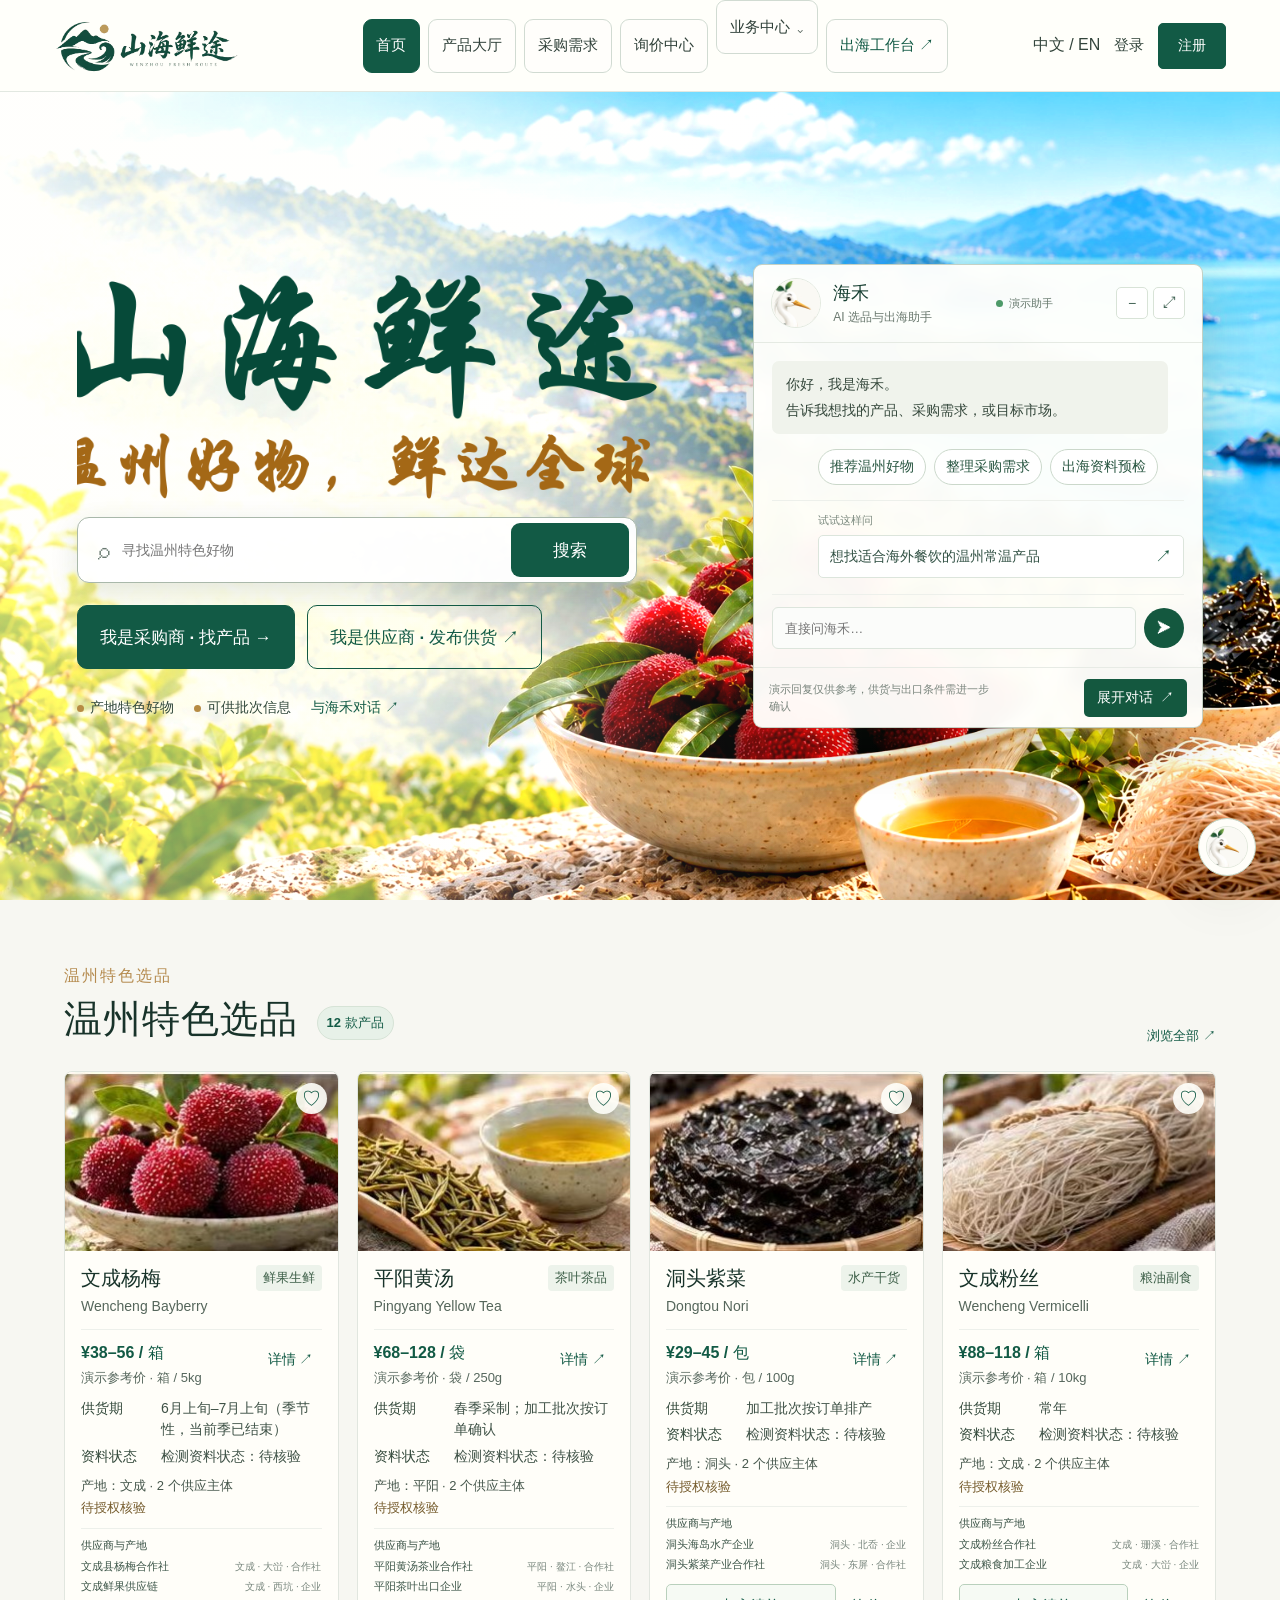
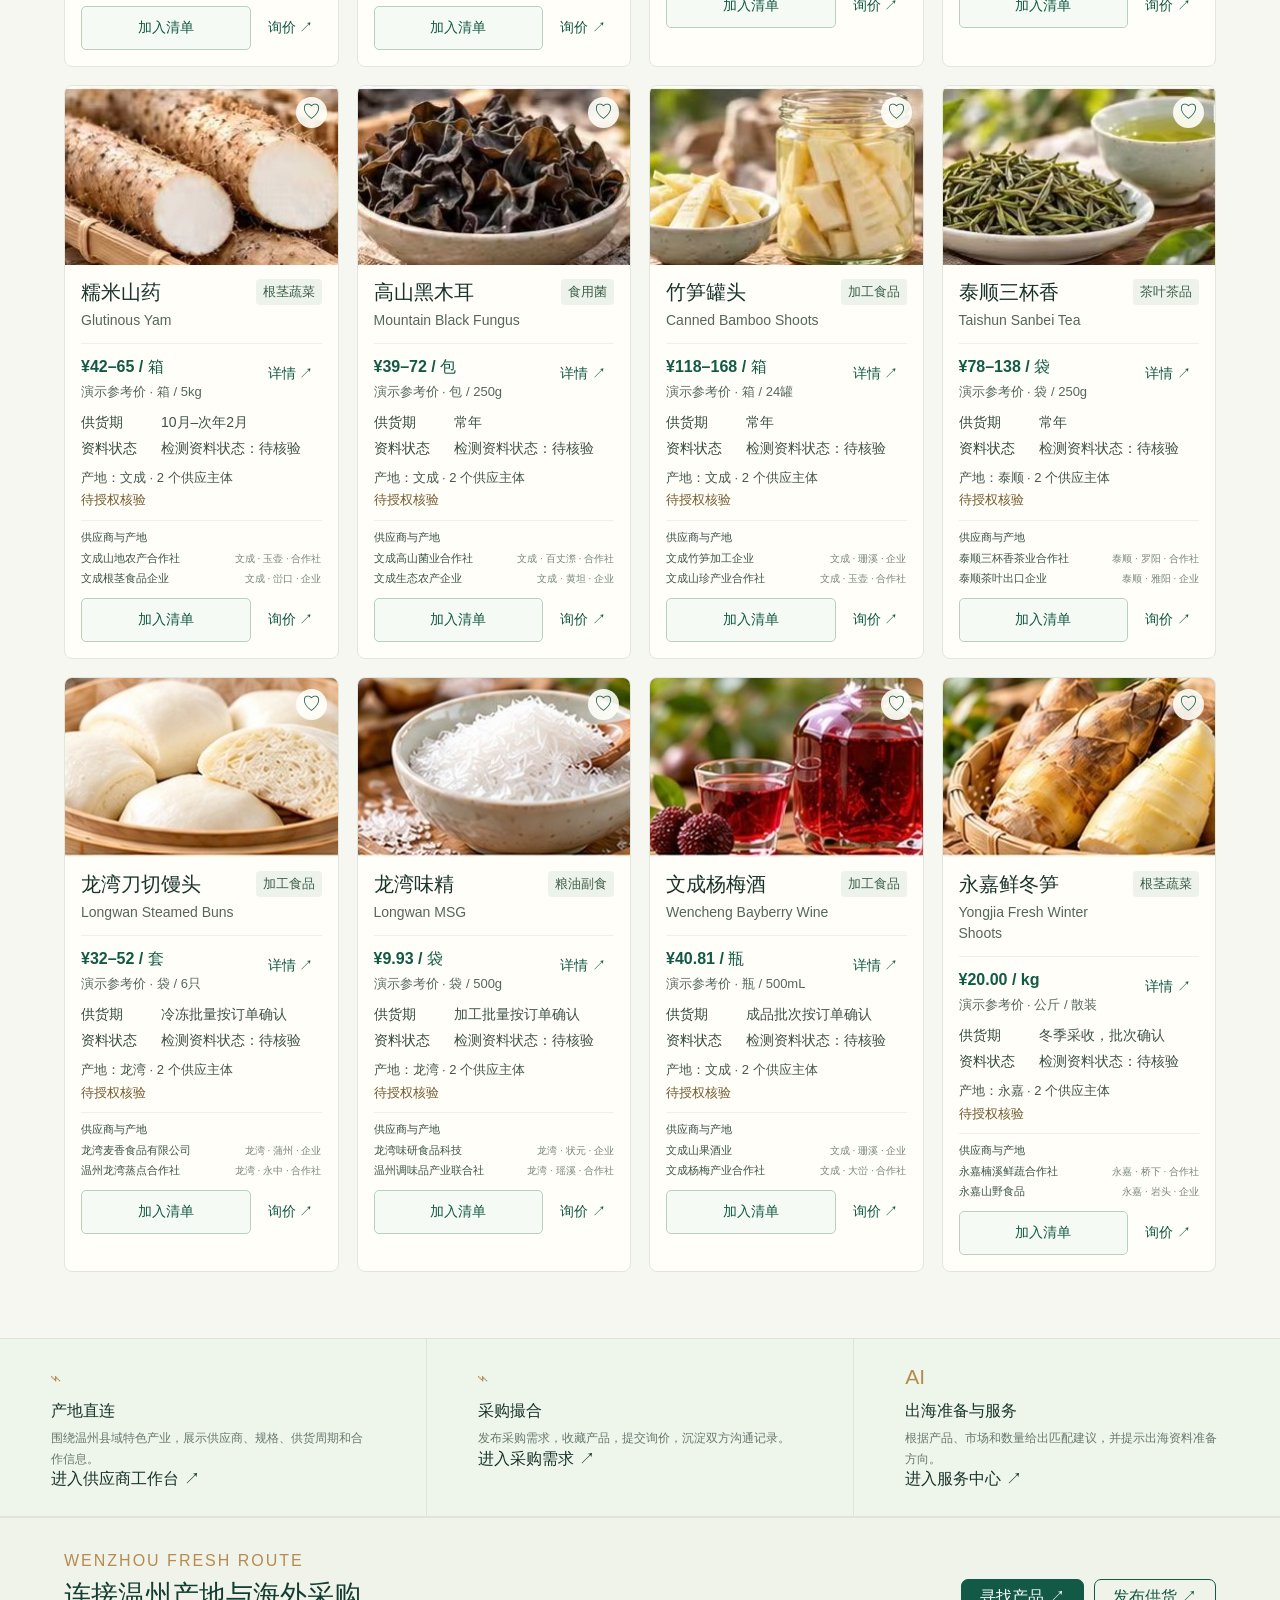
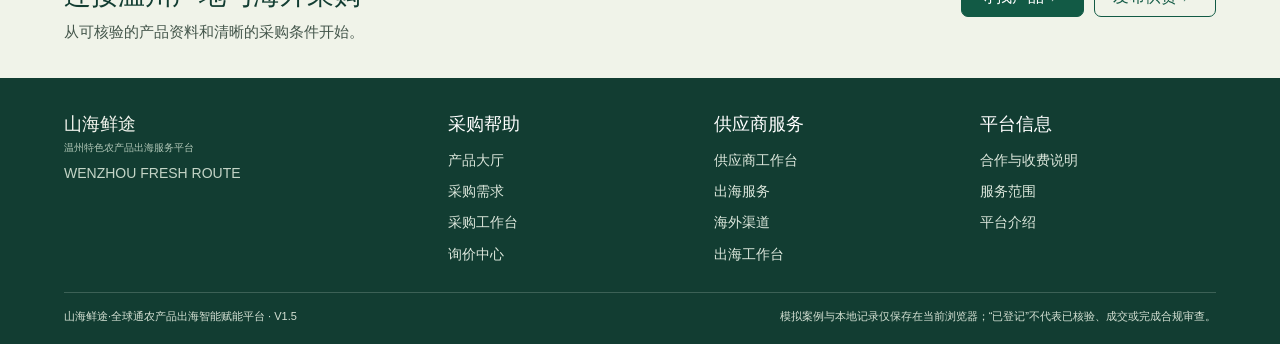
==== commit c7f5735f: "Match homepage hero to reference palette" ====
--- a/index.html
+++ b/index.html
@@ -6,7 +6,7 @@
   <meta name="theme-color" content="#f7f7f2">
   <meta name="description" content="山海鲜途温州特色农产品展示与海外采购对接平台">
   <title>山海鲜途·全球通农产品出海智能赋能平台</title>
-  <link rel="stylesheet" href="market.css?v=20261021-home-hero17">
+  <link rel="stylesheet" href="market.css?v=20261021-home-hero18">
 </head>
 <body>
   <header class="site-header">
@@ -40,6 +40,6 @@
   <button class="assistant-launcher" id="assistant-launcher" data-action="toggle-assistant" aria-label="打开或关闭 AI 智能助手" aria-expanded="false"><img class="assistant-avatar" src="assets/haihe-agent-avatar.jpg" alt=""><span>海禾 · AI 助手</span></button>
   <div class="toast-root" id="toast-root" aria-live="polite"></div>
   <script src="shared.js"></script>
-  <script src="market.js?v=20261021-home-hero17"></script>
+  <script src="market.js?v=20261021-home-hero18"></script>
 </body>
 </html>
--- a/market.css
+++ b/market.css
@@ -1379,7 +1379,7 @@
 .home-page { max-width: none; }
 .home-page > .hero { min-height: clamp(680px, calc(100dvh - 92px), 900px); grid-template-columns: minmax(0, 1.12fr) minmax(390px, .88fr); align-items: center; align-content: center; gap: clamp(28px, 4vw, 72px); padding: 54px clamp(24px, 6vw, 96px); }
 .home-page > .hero::after { inset: 0; background-image: url("assets/hero-wenzhou-coast.jpg"); background-position: center 48%; filter: saturate(1.32) contrast(1.14) brightness(1.01); }
-.home-page > .hero::before { background: linear-gradient(90deg, rgba(255,254,249,.72) 0%, rgba(255,254,249,.46) 31%, rgba(255,254,249,.12) 54%, transparent 70%); }
+.home-page > .hero::before { background: linear-gradient(90deg, rgba(255,254,249,.42) 0%, rgba(255,254,249,.28) 31%, rgba(255,254,249,.06) 54%, transparent 70%); }
 .home-page .hero-copy { width: min(620px, 100%); max-width: 620px; margin-left: 0; padding: 0; }
 .home-page .hero-copy::before { display: none; }
 .hero-heading { width: min(620px, 100%); aspect-ratio: 599 / 241; margin: 0 0 22px; background: url("assets/hero-calligraphy-title.png") center / 114% auto no-repeat; font-size: 0; line-height: 0; }
@@ -1395,7 +1395,7 @@
 @media (max-width: 720px) {
   .home-page > .hero { min-height: clamp(590px, calc(100dvh - 62px), 760px); align-content: start; padding: 58px 20px 36px; }
   .home-page > .hero::after { background-position: 58% center; filter: saturate(1.28) contrast(1.12) brightness(1.01); }
-  .home-page > .hero::before { background: linear-gradient(180deg, rgba(255,254,249,.14) 0%, rgba(255,254,249,.12) 30%, rgba(255,254,249,.3) 66%, rgba(255,254,249,.78) 100%); }
+  .home-page > .hero::before { background: linear-gradient(180deg, rgba(255,254,249,.14) 0%, rgba(255,254,249,.12) 30%, rgba(255,254,249,.34) 66%, rgba(255,254,249,.82) 100%); }
   .home-page .hero-copy { max-width: 540px; }
   .hero-heading { width: min(500px, 100%); margin-bottom: 17px; }
   .home-page .hero-search { height: 58px; padding-left: 14px; }
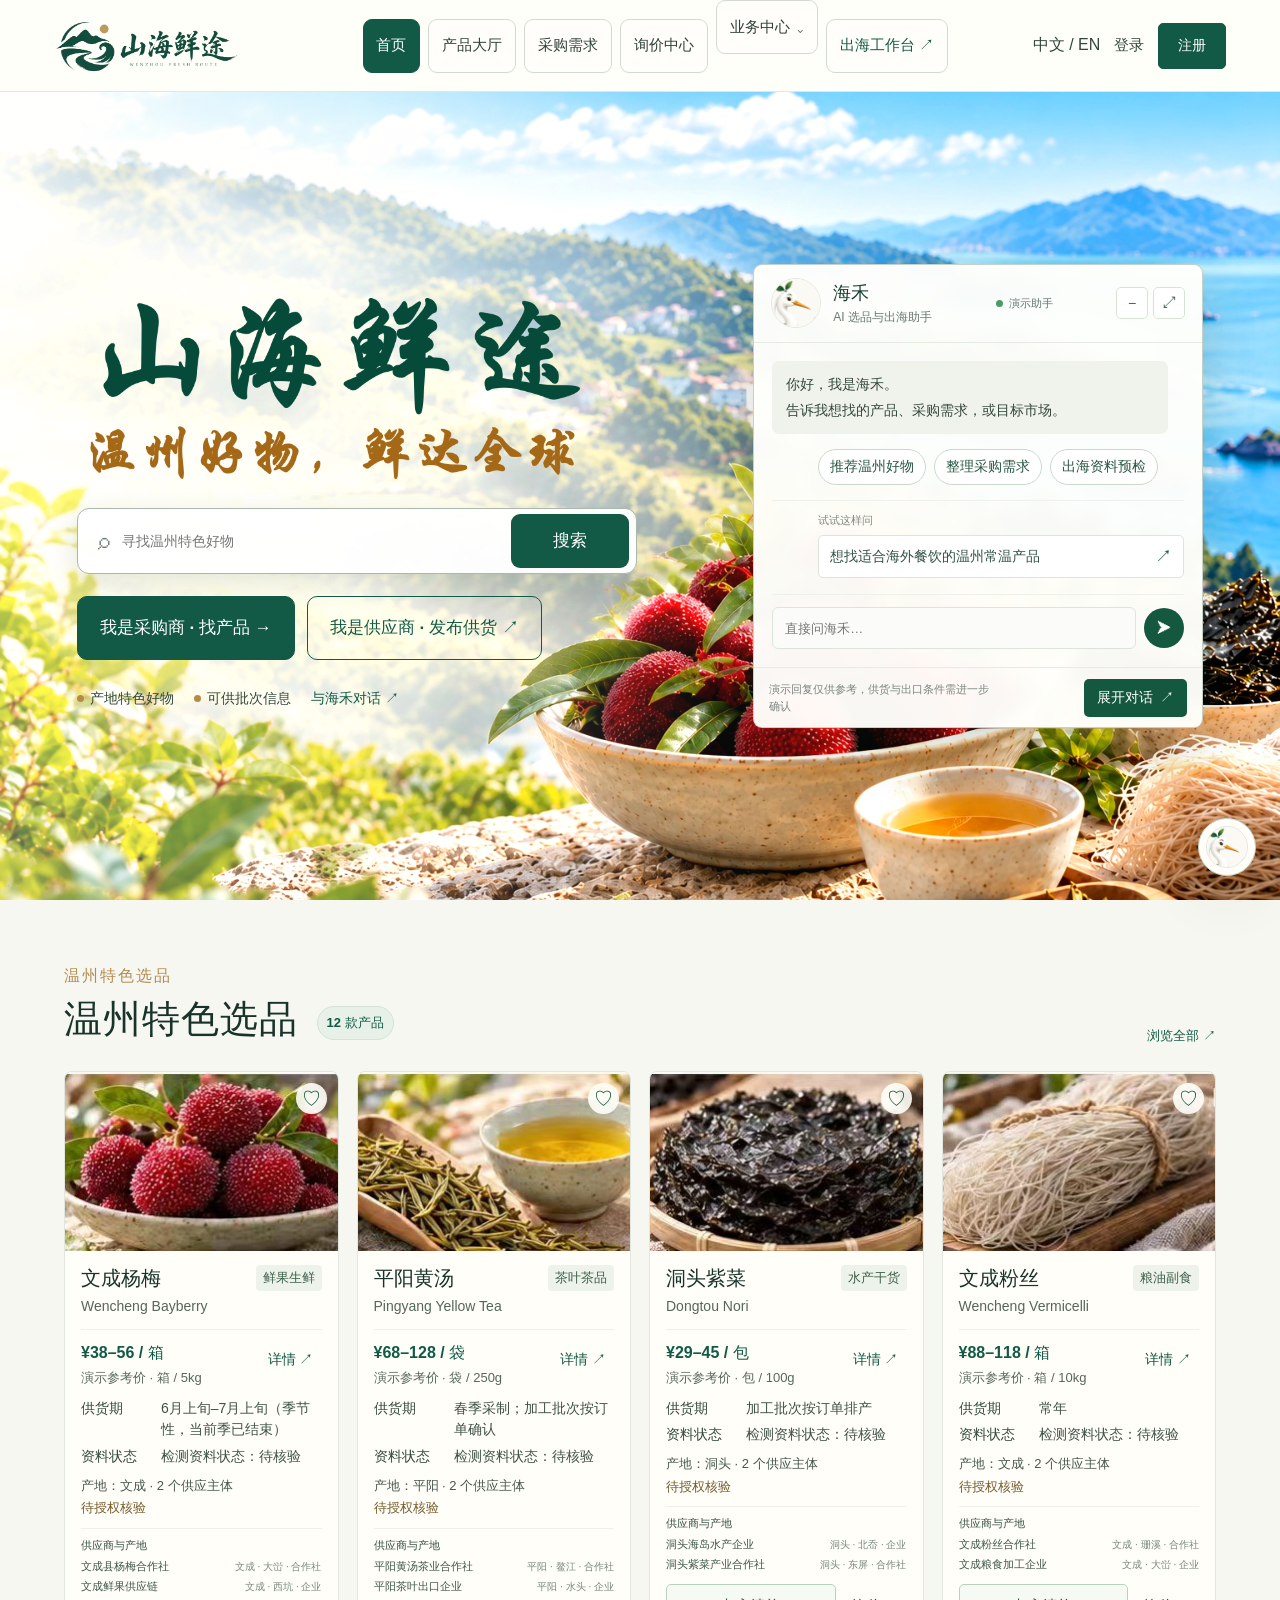
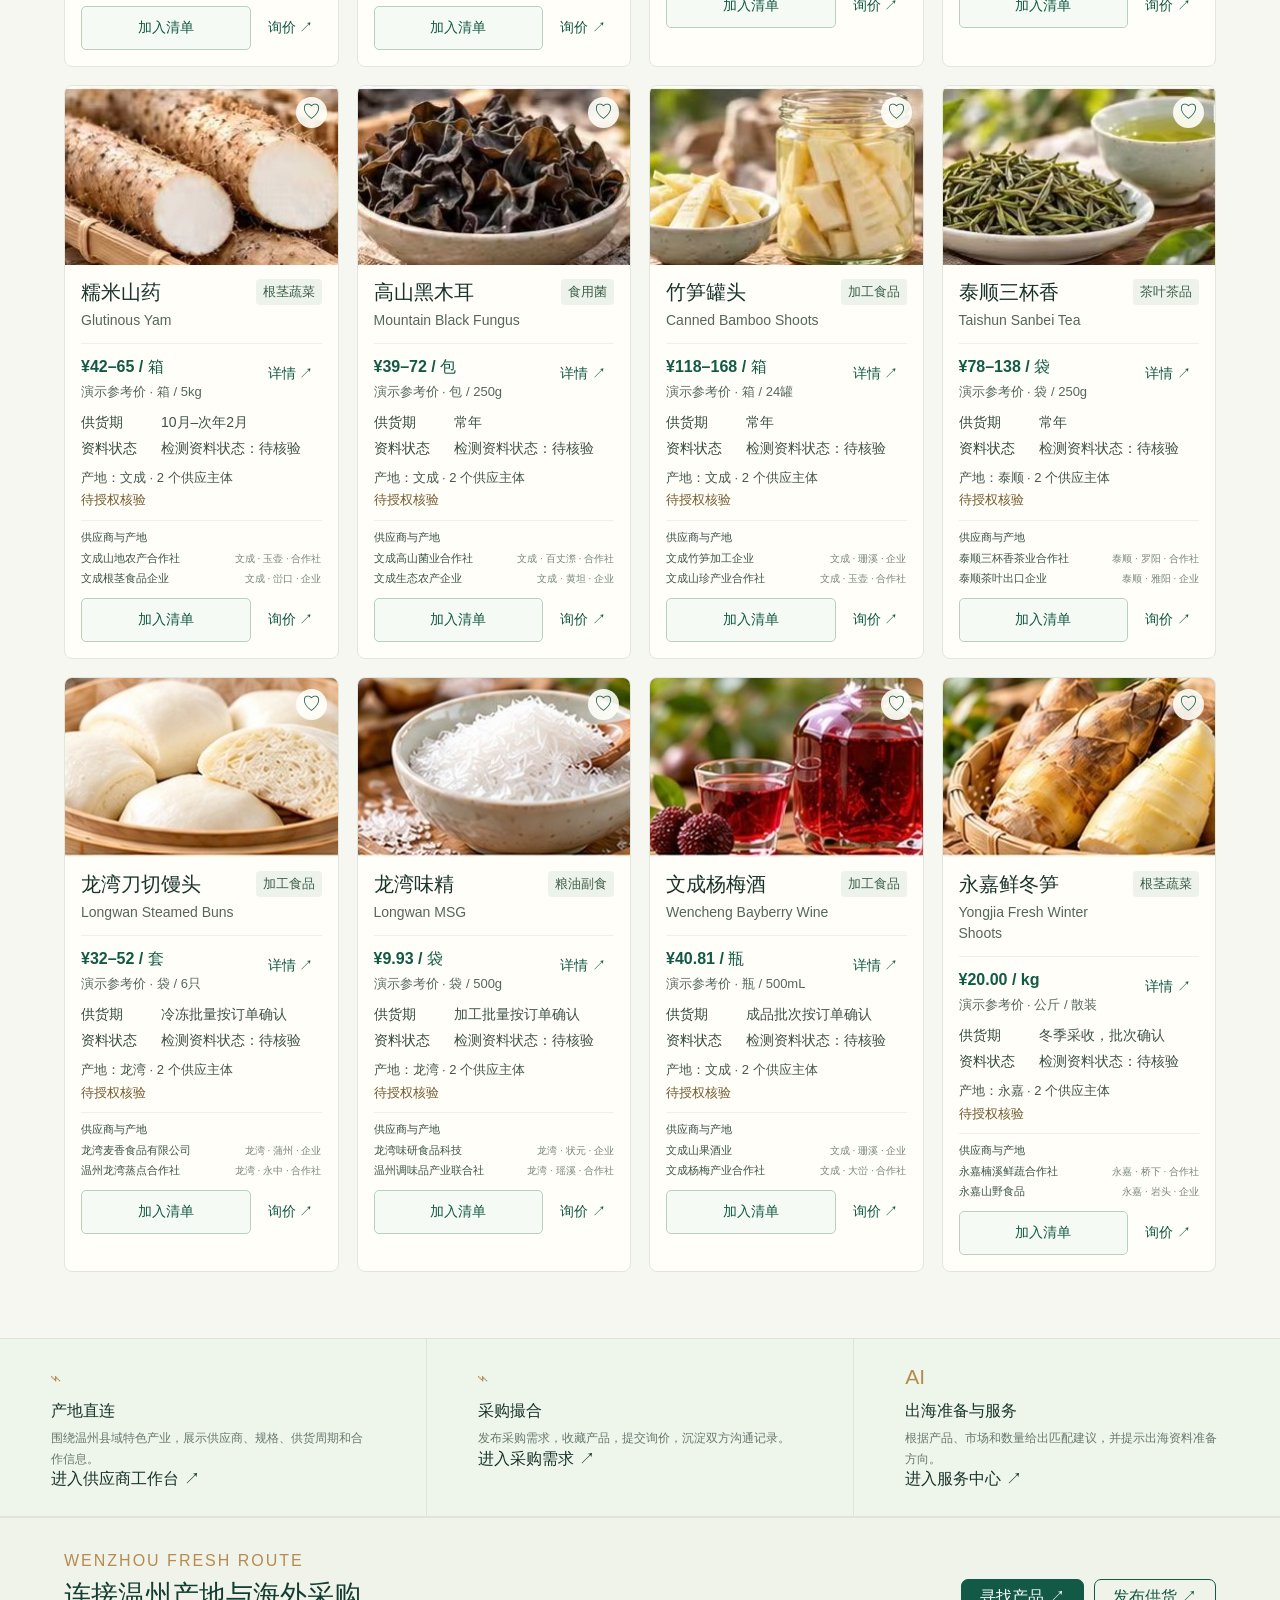
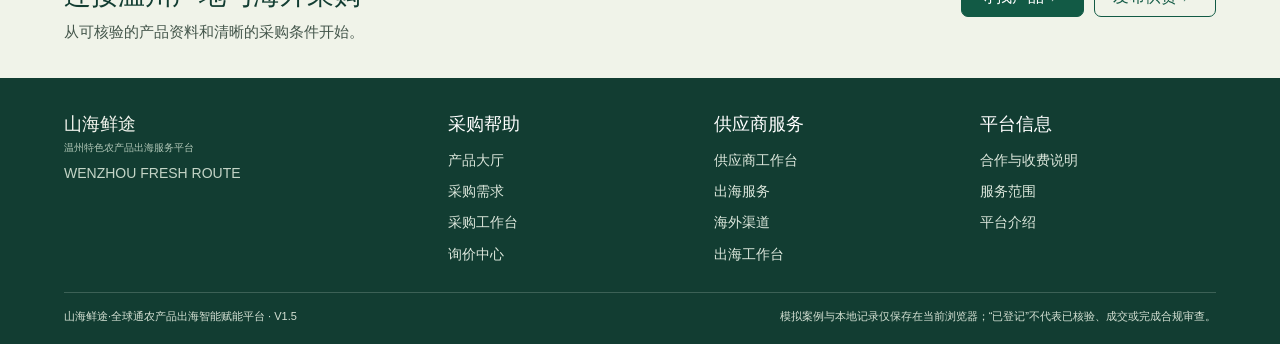
==== commit a66c37a9: "Refine reference homepage title and background" ====
--- a/index.html
+++ b/index.html
@@ -6,7 +6,7 @@
   <meta name="theme-color" content="#f7f7f2">
   <meta name="description" content="山海鲜途温州特色农产品展示与海外采购对接平台">
   <title>山海鲜途·全球通农产品出海智能赋能平台</title>
-  <link rel="stylesheet" href="market.css?v=20261021-home-hero18">
+  <link rel="stylesheet" href="market.css?v=20261021-home-hero19">
 </head>
 <body>
   <header class="site-header">
@@ -40,6 +40,6 @@
   <button class="assistant-launcher" id="assistant-launcher" data-action="toggle-assistant" aria-label="打开或关闭 AI 智能助手" aria-expanded="false"><img class="assistant-avatar" src="assets/haihe-agent-avatar.jpg" alt=""><span>海禾 · AI 助手</span></button>
   <div class="toast-root" id="toast-root" aria-live="polite"></div>
   <script src="shared.js"></script>
-  <script src="market.js?v=20261021-home-hero18"></script>
+  <script src="market.js?v=20261021-home-hero19"></script>
 </body>
 </html>
--- a/market.css
+++ b/market.css
@@ -1378,11 +1378,11 @@
 }
 .home-page { max-width: none; }
 .home-page > .hero { min-height: clamp(680px, calc(100dvh - 92px), 900px); grid-template-columns: minmax(0, 1.12fr) minmax(390px, .88fr); align-items: center; align-content: center; gap: clamp(28px, 4vw, 72px); padding: 54px clamp(24px, 6vw, 96px); }
-.home-page > .hero::after { inset: 0; background-image: url("assets/hero-wenzhou-coast.jpg"); background-position: center 48%; filter: saturate(1.32) contrast(1.14) brightness(1.01); }
-.home-page > .hero::before { background: linear-gradient(90deg, rgba(255,254,249,.42) 0%, rgba(255,254,249,.28) 31%, rgba(255,254,249,.06) 54%, transparent 70%); }
+.home-page > .hero::after { inset: 0; background-image: url("assets/hero-wenzhou-coast.jpg"); background-position: center 54%; filter: saturate(1.16) contrast(1.1) brightness(1); }
+.home-page > .hero::before { background: linear-gradient(90deg, rgba(255,254,249,.3) 0%, rgba(255,254,249,.18) 32%, rgba(255,254,249,.04) 56%, transparent 72%); }
 .home-page .hero-copy { width: min(620px, 100%); max-width: 620px; margin-left: 0; padding: 0; }
 .home-page .hero-copy::before { display: none; }
-.hero-heading { width: min(620px, 100%); aspect-ratio: 599 / 241; margin: 0 0 22px; background: url("assets/hero-calligraphy-title.png") center / 114% auto no-repeat; font-size: 0; line-height: 0; }
+.hero-heading { width: min(555px, 100%); aspect-ratio: 599 / 241; margin: 0 0 22px; background: url("assets/hero-calligraphy-title.png") center / 100% auto no-repeat; font-size: 0; line-height: 0; }
 .visually-hidden { position: absolute !important; width: 1px !important; height: 1px !important; padding: 0 !important; margin: -1px !important; overflow: hidden !important; clip: rect(0,0,0,0) !important; white-space: nowrap !important; border: 0 !important; }
 .home-page .hero-search { width: min(560px, 100%); height: 66px; border-radius: 12px; padding-left: 20px; }
 .home-page .hero-search button { height: 54px; min-width: 118px; border-radius: 9px; font-size: 17px; }
@@ -1394,10 +1394,10 @@
 .home-route-active #assistant-launcher span { display: none; }
 @media (max-width: 720px) {
   .home-page > .hero { min-height: clamp(590px, calc(100dvh - 62px), 760px); align-content: start; padding: 58px 20px 36px; }
-  .home-page > .hero::after { background-position: 58% center; filter: saturate(1.28) contrast(1.12) brightness(1.01); }
-  .home-page > .hero::before { background: linear-gradient(180deg, rgba(255,254,249,.14) 0%, rgba(255,254,249,.12) 30%, rgba(255,254,249,.34) 66%, rgba(255,254,249,.82) 100%); }
+  .home-page > .hero::after { background-position: 58% center; filter: saturate(1.14) contrast(1.08) brightness(1); }
+  .home-page > .hero::before { background: linear-gradient(180deg, rgba(255,254,249,.12) 0%, rgba(255,254,249,.1) 30%, rgba(255,254,249,.32) 66%, rgba(255,254,249,.8) 100%); }
   .home-page .hero-copy { max-width: 540px; }
-  .hero-heading { width: min(500px, 100%); margin-bottom: 17px; }
+  .hero-heading { width: min(470px, 100%); margin-bottom: 17px; }
   .home-page .hero-search { height: 58px; padding-left: 14px; }
   .home-page .hero-search button { height: 46px; min-width: 88px; font-size: 15px; }
   .home-page .hero-actions { display: grid; grid-template-columns: minmax(0, 1fr); gap: 9px; margin-top: 15px; }
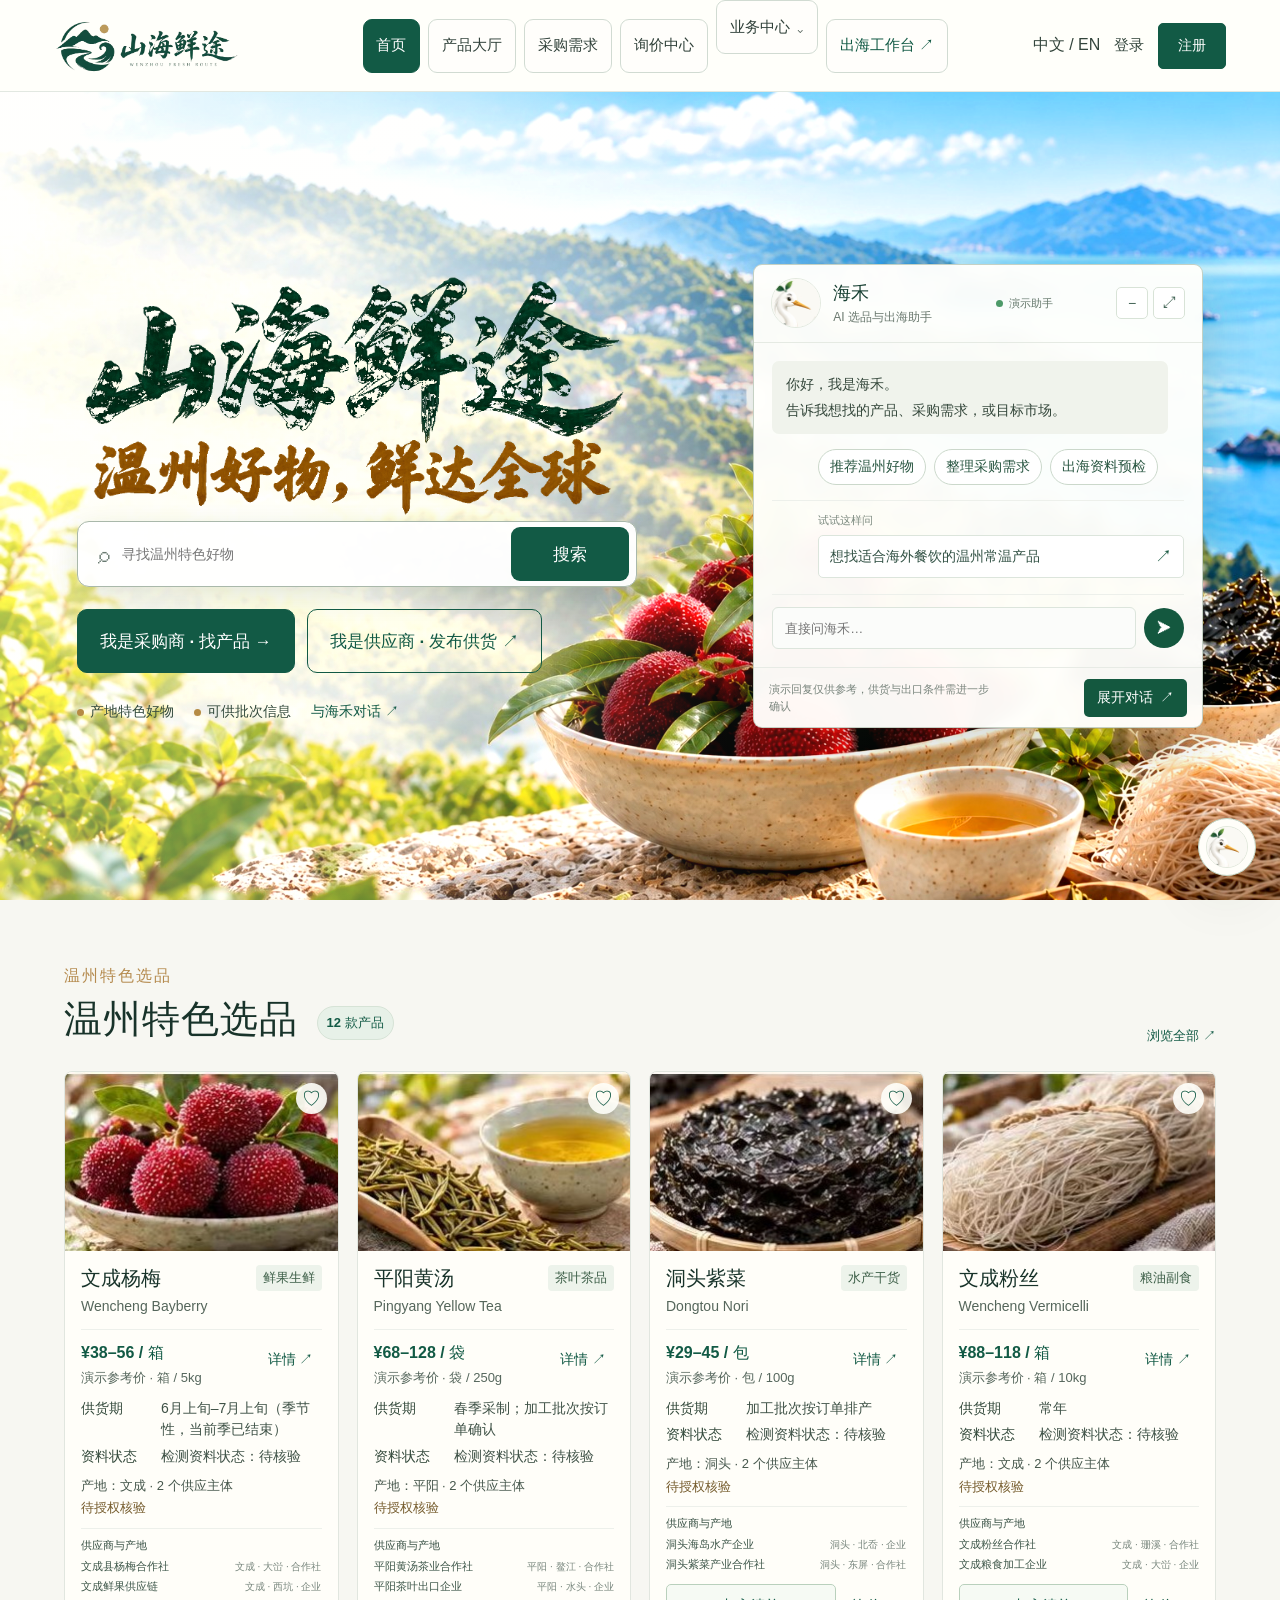
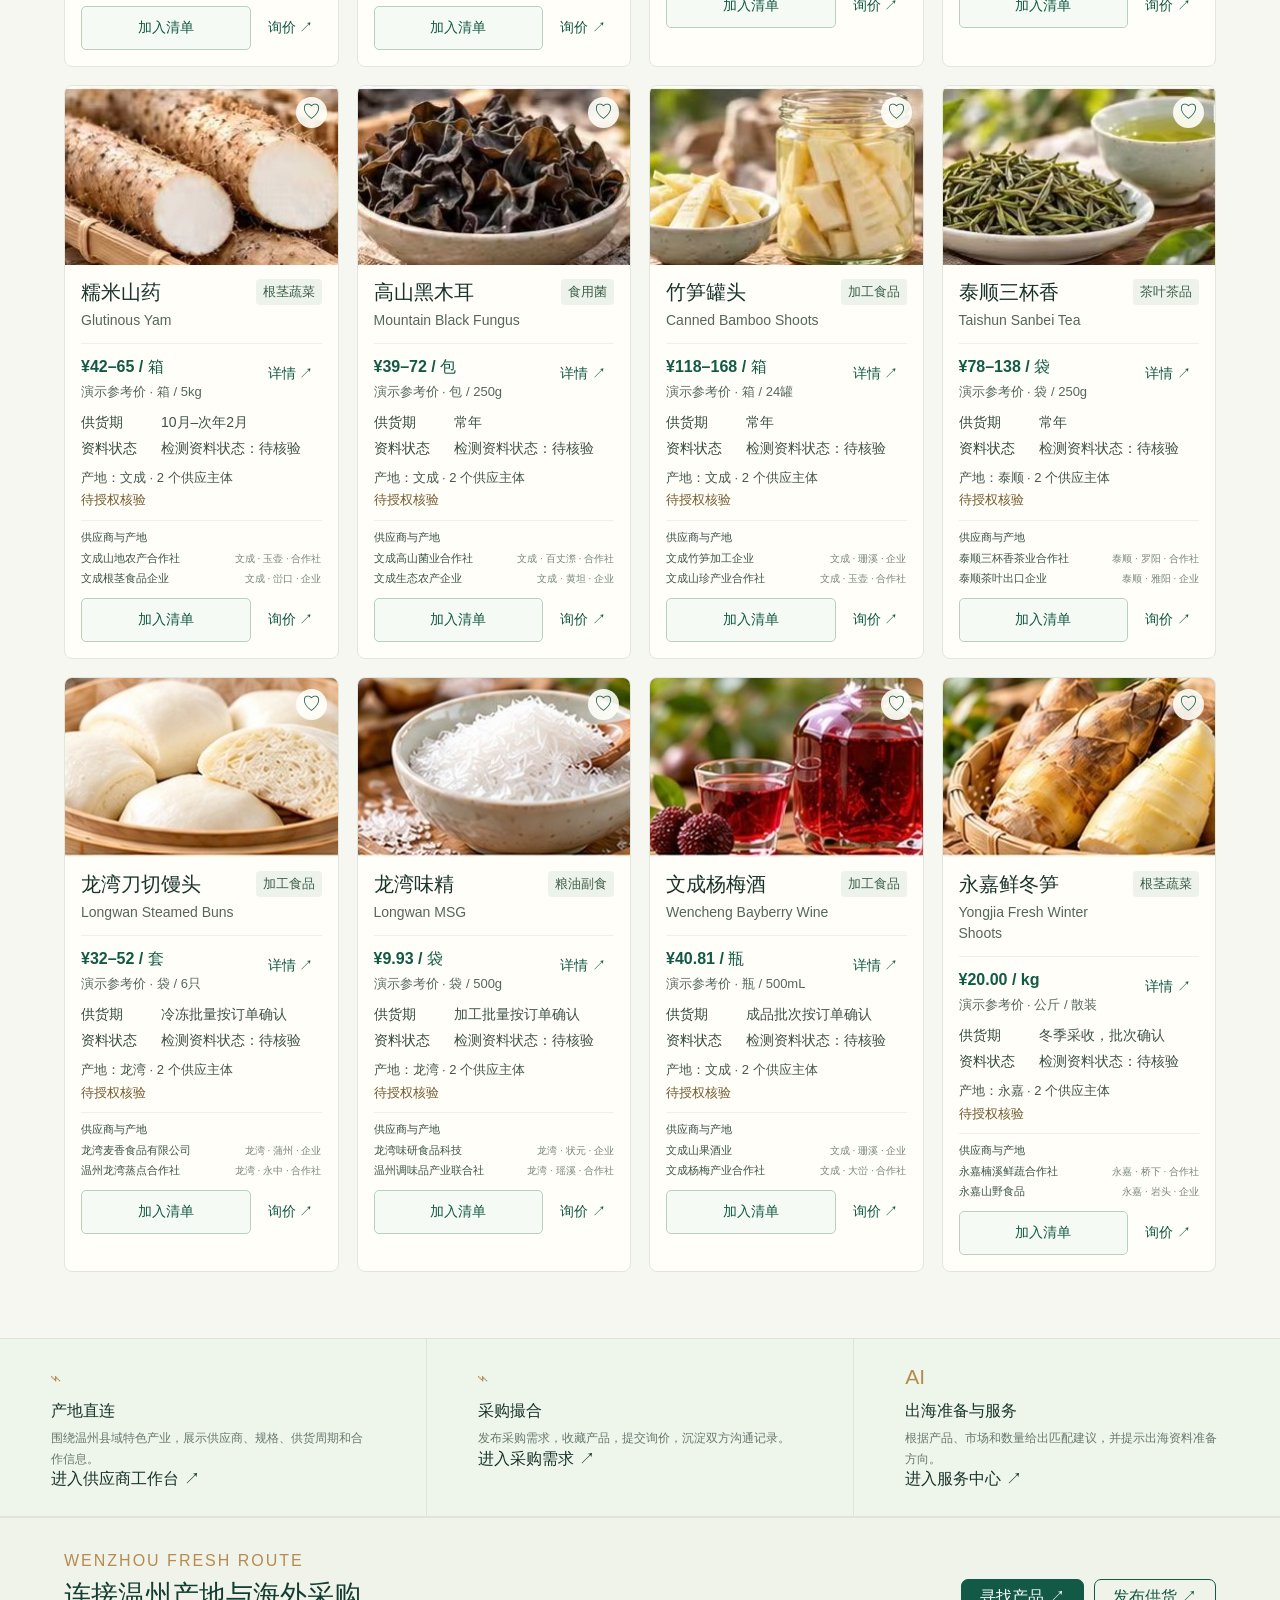
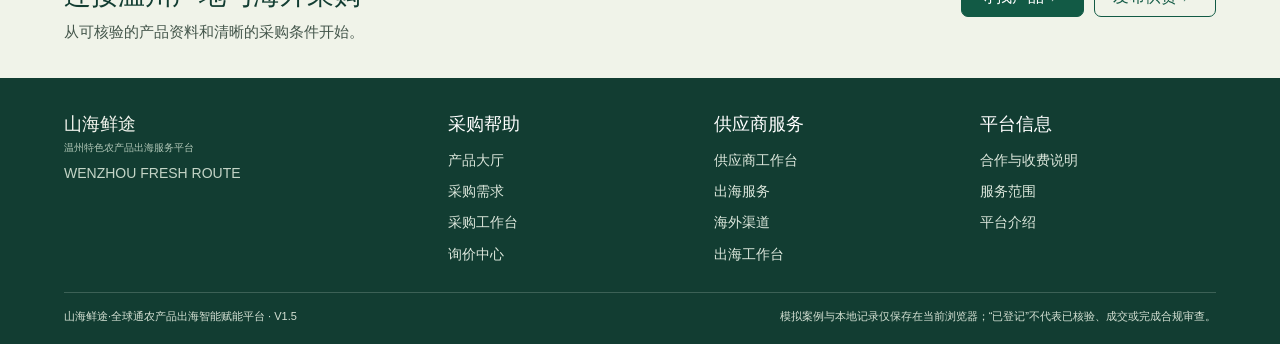
==== commit 89247b5c: "Tighten homepage calligraphy title styling" ====
--- a/index.html
+++ b/index.html
@@ -1,45 +1,45 @@
-<!doctype html>
-<html lang="zh-CN">
-<head>
-  <meta charset="utf-8">
-  <meta name="viewport" content="width=device-width, initial-scale=1">
-  <meta name="theme-color" content="#f7f7f2">
-  <meta name="description" content="山海鲜途温州特色农产品展示与海外采购对接平台">
-  <title>山海鲜途·全球通农产品出海智能赋能平台</title>
-  <link rel="stylesheet" href="market.css?v=20261021-home-hero19">
-</head>
-<body>
-  <header class="site-header">
-    <a class="site-brand" href="#home" aria-label="山海鲜途首页"><img src="assets/shanhai-logo.png?v=20261020-brand1" alt="山海鲜途 WENZHOU FRESH ROUTE"></a>
-    <nav class="site-nav" aria-label="平台导航">
-      <a href="#home" data-route="home">首页</a>
-      <a href="#catalog" data-route="catalog">产品大厅</a>
-      <a href="#requests" data-route="requests">采购需求</a>
-      <a href="#quotes" data-route="quotes">询价中心</a>
-      <details class="nav-menu"><summary>业务中心</summary><div class="nav-menu-panel"><a href="#buyer" data-route="buyer">采购工作台</a><a href="#supplier" data-route="supplier">供应商工作台</a><a href="#services" data-route="services">服务中心</a><a href="#business-model" data-route="business-model">合作方案</a><a href="#channels" data-route="channels">侨商渠道</a><button type="button" class="nav-assistant-button" data-action="open-assistant">打开 AI 智能助手</button><button type="button" class="nav-lang-button" data-action="language">中文 / EN</button></div></details>
-      <a href="workspace.html" class="workspace-link">出海工作台 ↗</a>
-    </nav>
-    <div class="header-actions"><button class="lang-button" data-action="language">中文 / EN</button><button class="text-button" data-action="login">登录</button><button class="solid-button" data-action="register">注册</button><button class="mobile-menu" data-action="menu" aria-label="打开导航" aria-expanded="false">☰</button></div>
-  </header>
-
-  <main id="market-root"></main>
-
-  <section class="footer-cta" aria-label="开始使用平台"><div><p class="section-kicker">Wenzhou fresh route</p><h2>连接温州产地与海外采购</h2><p>从可核验的产品资料和清晰的采购条件开始。</p></div><div><a class="dark-button" href="#catalog">寻找产品 ↗</a><a class="outline-button" href="#supplier">发布供货 ↗</a></div></section>
-  <footer class="site-footer"><div class="footer-main"><div class="footer-brand"><strong>山海鲜途</strong><span>温州特色农产品出海服务平台</span><small>WENZHOU FRESH ROUTE</small></div><nav class="footer-group" aria-label="采购帮助"><strong>采购帮助</strong><a href="#catalog">产品大厅</a><a href="#requests">采购需求</a><a href="#buyer">采购工作台</a><a href="#quotes">询价中心</a></nav><nav class="footer-group" aria-label="供应商服务"><strong>供应商服务</strong><a href="#supplier">供应商工作台</a><a href="#services">出海服务</a><a href="#channels">海外渠道</a><a href="workspace.html">出海工作台</a></nav><nav class="footer-group" aria-label="平台信息"><strong>平台信息</strong><a href="#business-model">合作与收费说明</a><a href="#services">服务范围</a><a href="#home">平台介绍</a></nav></div><div class="footer-bottom"><span>山海鲜途·全球通农产品出海智能赋能平台 · V1.5</span><span>模拟案例与本地记录仅保存在当前浏览器；“已登记”不代表已核验、成交或完成合规审查。</span></div></footer>
-
-  <aside class="assistant-panel" id="assistant-panel" role="dialog" aria-modal="false" aria-label="海禾 AI 对话" aria-hidden="true">
-    <div class="assistant-head"><div><img class="assistant-avatar" src="assets/haihe-agent-avatar.jpg" alt=""><span><strong>海禾</strong><small>AI 选品与出海助手</small></span><span class="assistant-head-status"><i></i>演示助手</span></div><div class="assistant-head-actions"><button type="button" data-action="close-assistant" aria-label="收起对话" title="收起">−</button><button type="button" data-action="assistant-fullscreen" aria-label="打开独立 AI 工作区" title="独立工作区">⤢</button></div></div>
-    <div class="assistant-status"><span>根据当前浏览器中的模拟资料生成提示</span><span class="assistant-trend">规则待核实</span></div>
-    <div class="assistant-messages" id="assistant-messages" aria-live="polite" aria-relevant="additions"></div>
-    <div class="assistant-prompts" aria-label="快捷提问"><button type="button" data-prompt="温州有哪些特色农产品适合采购？">推荐温州好物</button><button type="button" data-prompt="帮我整理一份采购需求需要的信息">整理采购需求</button><button type="button" data-prompt="出海前需要准备哪些产品资料？">出海资料预检</button></div>
-    <details class="assistant-precheck"><summary>打开出海资料预检</summary><div class="assistant-visual" id="assistant-visual"></div></details>
-    <form class="assistant-form" id="assistant-form"><input id="assistant-input" autocomplete="off" placeholder="说说你的采购需求…" aria-label="输入消息"><button type="submit" aria-label="发送消息" title="发送">➤</button></form><p class="assistant-form-status" id="assistant-form-status" aria-live="polite"></p>
-    <p class="assistant-footnote">演示助手 · 资料与市场规则需由业务人员或专业机构确认</p>
-  </aside>
-  <aside class="shortlist-bar" id="shortlist-bar" hidden aria-live="polite"><strong id="shortlist-summary"></strong><button type="button" data-action="open-shortlist">查看选品清单</button><button type="button" data-action="batch-inquiry">统一询价</button></aside>
-  <button class="assistant-launcher" id="assistant-launcher" data-action="toggle-assistant" aria-label="打开或关闭 AI 智能助手" aria-expanded="false"><img class="assistant-avatar" src="assets/haihe-agent-avatar.jpg" alt=""><span>海禾 · AI 助手</span></button>
-  <div class="toast-root" id="toast-root" aria-live="polite"></div>
-  <script src="shared.js"></script>
-  <script src="market.js?v=20261021-home-hero19"></script>
-</body>
-</html>
+<!doctype html>
+<html lang="zh-CN">
+<head>
+  <meta charset="utf-8">
+  <meta name="viewport" content="width=device-width, initial-scale=1">
+  <meta name="theme-color" content="#f7f7f2">
+  <meta name="description" content="山海鲜途温州特色农产品展示与海外采购对接平台">
+  <title>山海鲜途·全球通农产品出海智能赋能平台</title>
+  <link rel="stylesheet" href="market.css?v=20261021-home-hero23">
+</head>
+<body>
+  <header class="site-header">
+    <a class="site-brand" href="#home" aria-label="山海鲜途首页"><img src="assets/shanhai-logo.png?v=20261020-brand1" alt="山海鲜途 WENZHOU FRESH ROUTE"></a>
+    <nav class="site-nav" aria-label="平台导航">
+      <a href="#home" data-route="home">首页</a>
+      <a href="#catalog" data-route="catalog">产品大厅</a>
+      <a href="#requests" data-route="requests">采购需求</a>
+      <a href="#quotes" data-route="quotes">询价中心</a>
+      <details class="nav-menu"><summary>业务中心</summary><div class="nav-menu-panel"><a href="#buyer" data-route="buyer">采购工作台</a><a href="#supplier" data-route="supplier">供应商工作台</a><a href="#services" data-route="services">服务中心</a><a href="#business-model" data-route="business-model">合作方案</a><a href="#channels" data-route="channels">侨商渠道</a><button type="button" class="nav-assistant-button" data-action="open-assistant">打开 AI 智能助手</button><button type="button" class="nav-lang-button" data-action="language">中文 / EN</button></div></details>
+      <a href="workspace.html" class="workspace-link">出海工作台 ↗</a>
+    </nav>
+    <div class="header-actions"><button class="lang-button" data-action="language">中文 / EN</button><button class="text-button" data-action="login">登录</button><button class="solid-button" data-action="register">注册</button><button class="mobile-menu" data-action="menu" aria-label="打开导航" aria-expanded="false">☰</button></div>
+  </header>
+
+  <main id="market-root"></main>
+
+  <section class="footer-cta" aria-label="开始使用平台"><div><p class="section-kicker">Wenzhou fresh route</p><h2>连接温州产地与海外采购</h2><p>从可核验的产品资料和清晰的采购条件开始。</p></div><div><a class="dark-button" href="#catalog">寻找产品 ↗</a><a class="outline-button" href="#supplier">发布供货 ↗</a></div></section>
+  <footer class="site-footer"><div class="footer-main"><div class="footer-brand"><strong>山海鲜途</strong><span>温州特色农产品出海服务平台</span><small>WENZHOU FRESH ROUTE</small></div><nav class="footer-group" aria-label="采购帮助"><strong>采购帮助</strong><a href="#catalog">产品大厅</a><a href="#requests">采购需求</a><a href="#buyer">采购工作台</a><a href="#quotes">询价中心</a></nav><nav class="footer-group" aria-label="供应商服务"><strong>供应商服务</strong><a href="#supplier">供应商工作台</a><a href="#services">出海服务</a><a href="#channels">海外渠道</a><a href="workspace.html">出海工作台</a></nav><nav class="footer-group" aria-label="平台信息"><strong>平台信息</strong><a href="#business-model">合作与收费说明</a><a href="#services">服务范围</a><a href="#home">平台介绍</a></nav></div><div class="footer-bottom"><span>山海鲜途·全球通农产品出海智能赋能平台 · V1.5</span><span>模拟案例与本地记录仅保存在当前浏览器；“已登记”不代表已核验、成交或完成合规审查。</span></div></footer>
+
+  <aside class="assistant-panel" id="assistant-panel" role="dialog" aria-modal="false" aria-label="海禾 AI 对话" aria-hidden="true">
+    <div class="assistant-head"><div><img class="assistant-avatar" src="assets/haihe-agent-avatar.jpg" alt=""><span><strong>海禾</strong><small>AI 选品与出海助手</small></span><span class="assistant-head-status"><i></i>演示助手</span></div><div class="assistant-head-actions"><button type="button" data-action="close-assistant" aria-label="收起对话" title="收起">−</button><button type="button" data-action="assistant-fullscreen" aria-label="打开独立 AI 工作区" title="独立工作区">⤢</button></div></div>
+    <div class="assistant-status"><span>根据当前浏览器中的模拟资料生成提示</span><span class="assistant-trend">规则待核实</span></div>
+    <div class="assistant-messages" id="assistant-messages" aria-live="polite" aria-relevant="additions"></div>
+    <div class="assistant-prompts" aria-label="快捷提问"><button type="button" data-prompt="温州有哪些特色农产品适合采购？">推荐温州好物</button><button type="button" data-prompt="帮我整理一份采购需求需要的信息">整理采购需求</button><button type="button" data-prompt="出海前需要准备哪些产品资料？">出海资料预检</button></div>
+    <details class="assistant-precheck"><summary>打开出海资料预检</summary><div class="assistant-visual" id="assistant-visual"></div></details>
+    <form class="assistant-form" id="assistant-form"><input id="assistant-input" autocomplete="off" placeholder="说说你的采购需求…" aria-label="输入消息"><button type="submit" aria-label="发送消息" title="发送">➤</button></form><p class="assistant-form-status" id="assistant-form-status" aria-live="polite"></p>
+    <p class="assistant-footnote">演示助手 · 资料与市场规则需由业务人员或专业机构确认</p>
+  </aside>
+  <aside class="shortlist-bar" id="shortlist-bar" hidden aria-live="polite"><strong id="shortlist-summary"></strong><button type="button" data-action="open-shortlist">查看选品清单</button><button type="button" data-action="batch-inquiry">统一询价</button></aside>
+  <button class="assistant-launcher" id="assistant-launcher" data-action="toggle-assistant" aria-label="打开或关闭 AI 智能助手" aria-expanded="false"><img class="assistant-avatar" src="assets/haihe-agent-avatar.jpg" alt=""><span>海禾 · AI 助手</span></button>
+  <div class="toast-root" id="toast-root" aria-live="polite"></div>
+  <script src="shared.js"></script>
+  <script src="market.js?v=20261021-home-hero23"></script>
+</body>
+</html>
--- a/market.css
+++ b/market.css
@@ -1382,7 +1382,7 @@
 .home-page > .hero::before { background: linear-gradient(90deg, rgba(255,254,249,.3) 0%, rgba(255,254,249,.18) 32%, rgba(255,254,249,.04) 56%, transparent 72%); }
 .home-page .hero-copy { width: min(620px, 100%); max-width: 620px; margin-left: 0; padding: 0; }
 .home-page .hero-copy::before { display: none; }
-.hero-heading { width: min(555px, 100%); aspect-ratio: 599 / 241; margin: 0 0 22px; background: url("assets/hero-calligraphy-title.png") center / 100% auto no-repeat; font-size: 0; line-height: 0; }
+.hero-heading { width: min(555px, 100%); aspect-ratio: 1517 / 685; margin: 0 0 22px; background: url("assets/hero-calligraphy-title-v2-ink.png") center / 100% 100% no-repeat; font-size: 0; line-height: 0; }
 .visually-hidden { position: absolute !important; width: 1px !important; height: 1px !important; padding: 0 !important; margin: -1px !important; overflow: hidden !important; clip: rect(0,0,0,0) !important; white-space: nowrap !important; border: 0 !important; }
 .home-page .hero-search { width: min(560px, 100%); height: 66px; border-radius: 12px; padding-left: 20px; }
 .home-page .hero-search button { height: 54px; min-width: 118px; border-radius: 9px; font-size: 17px; }
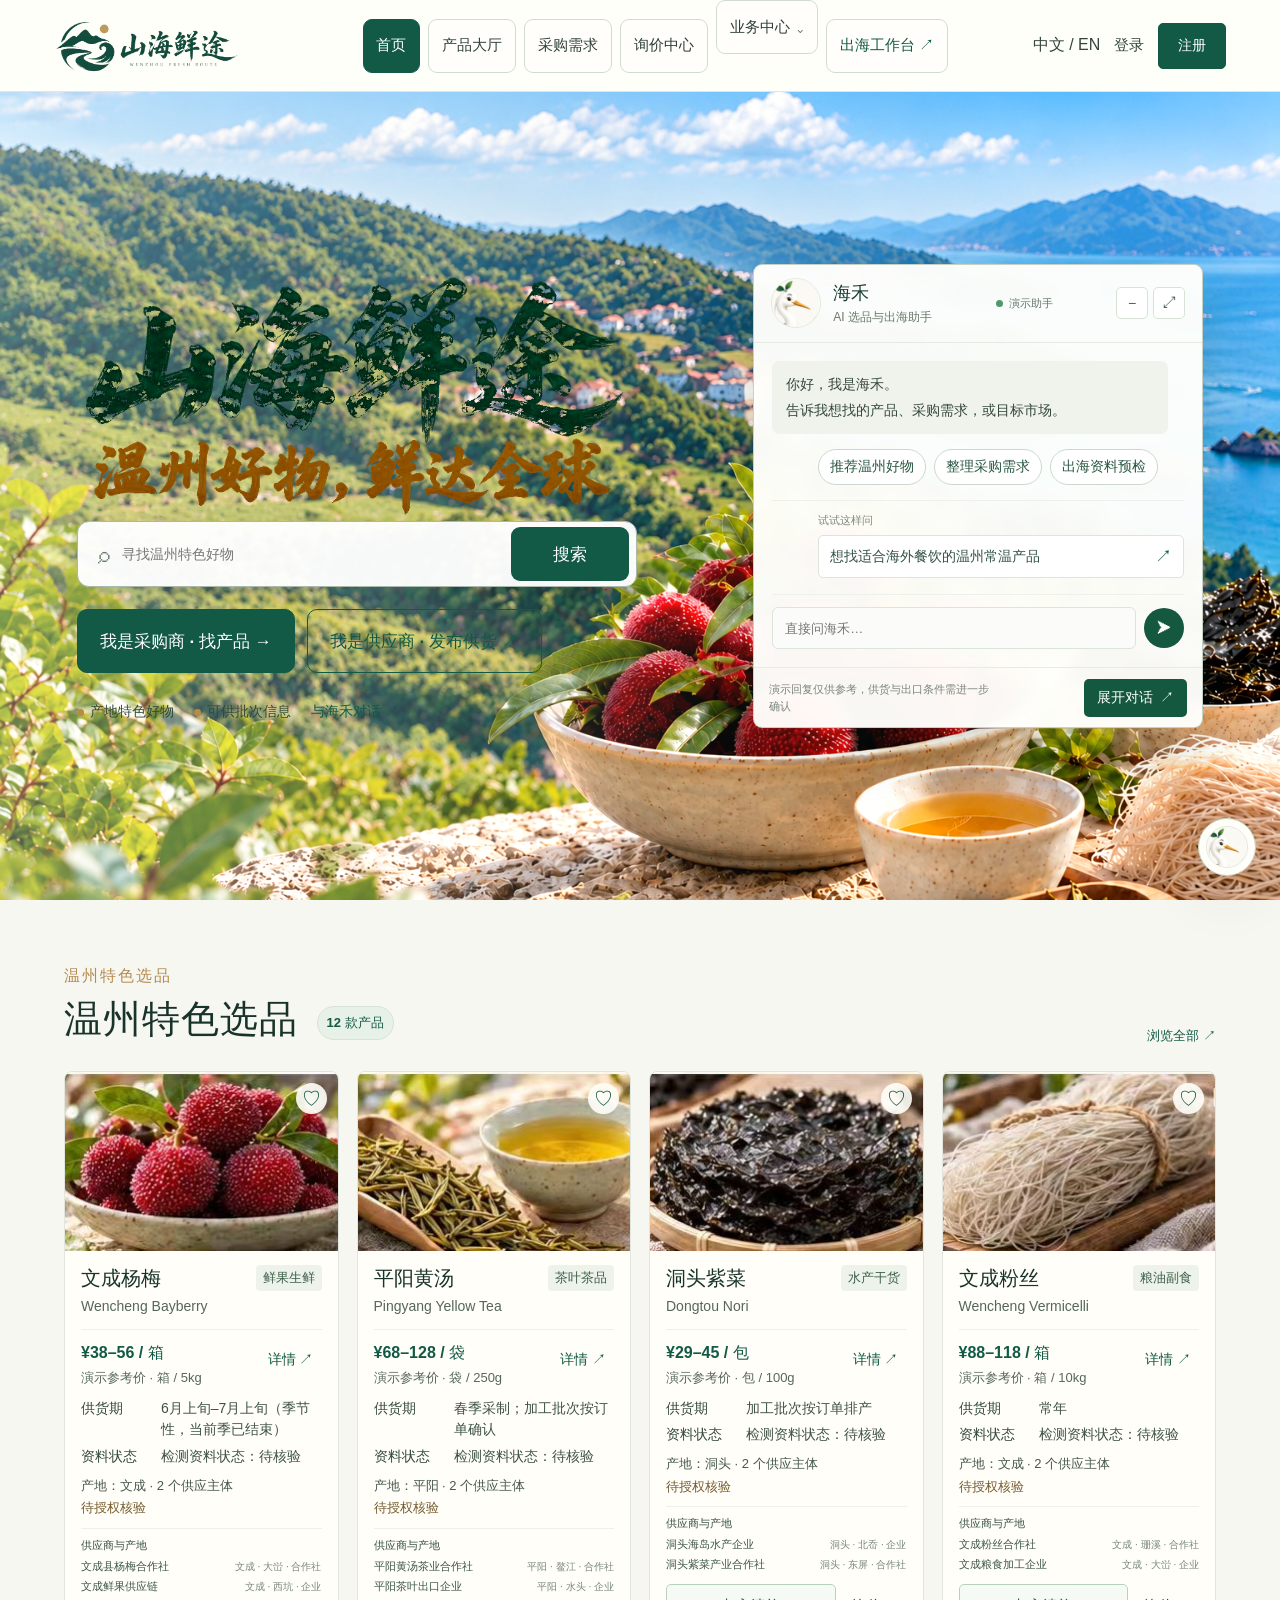
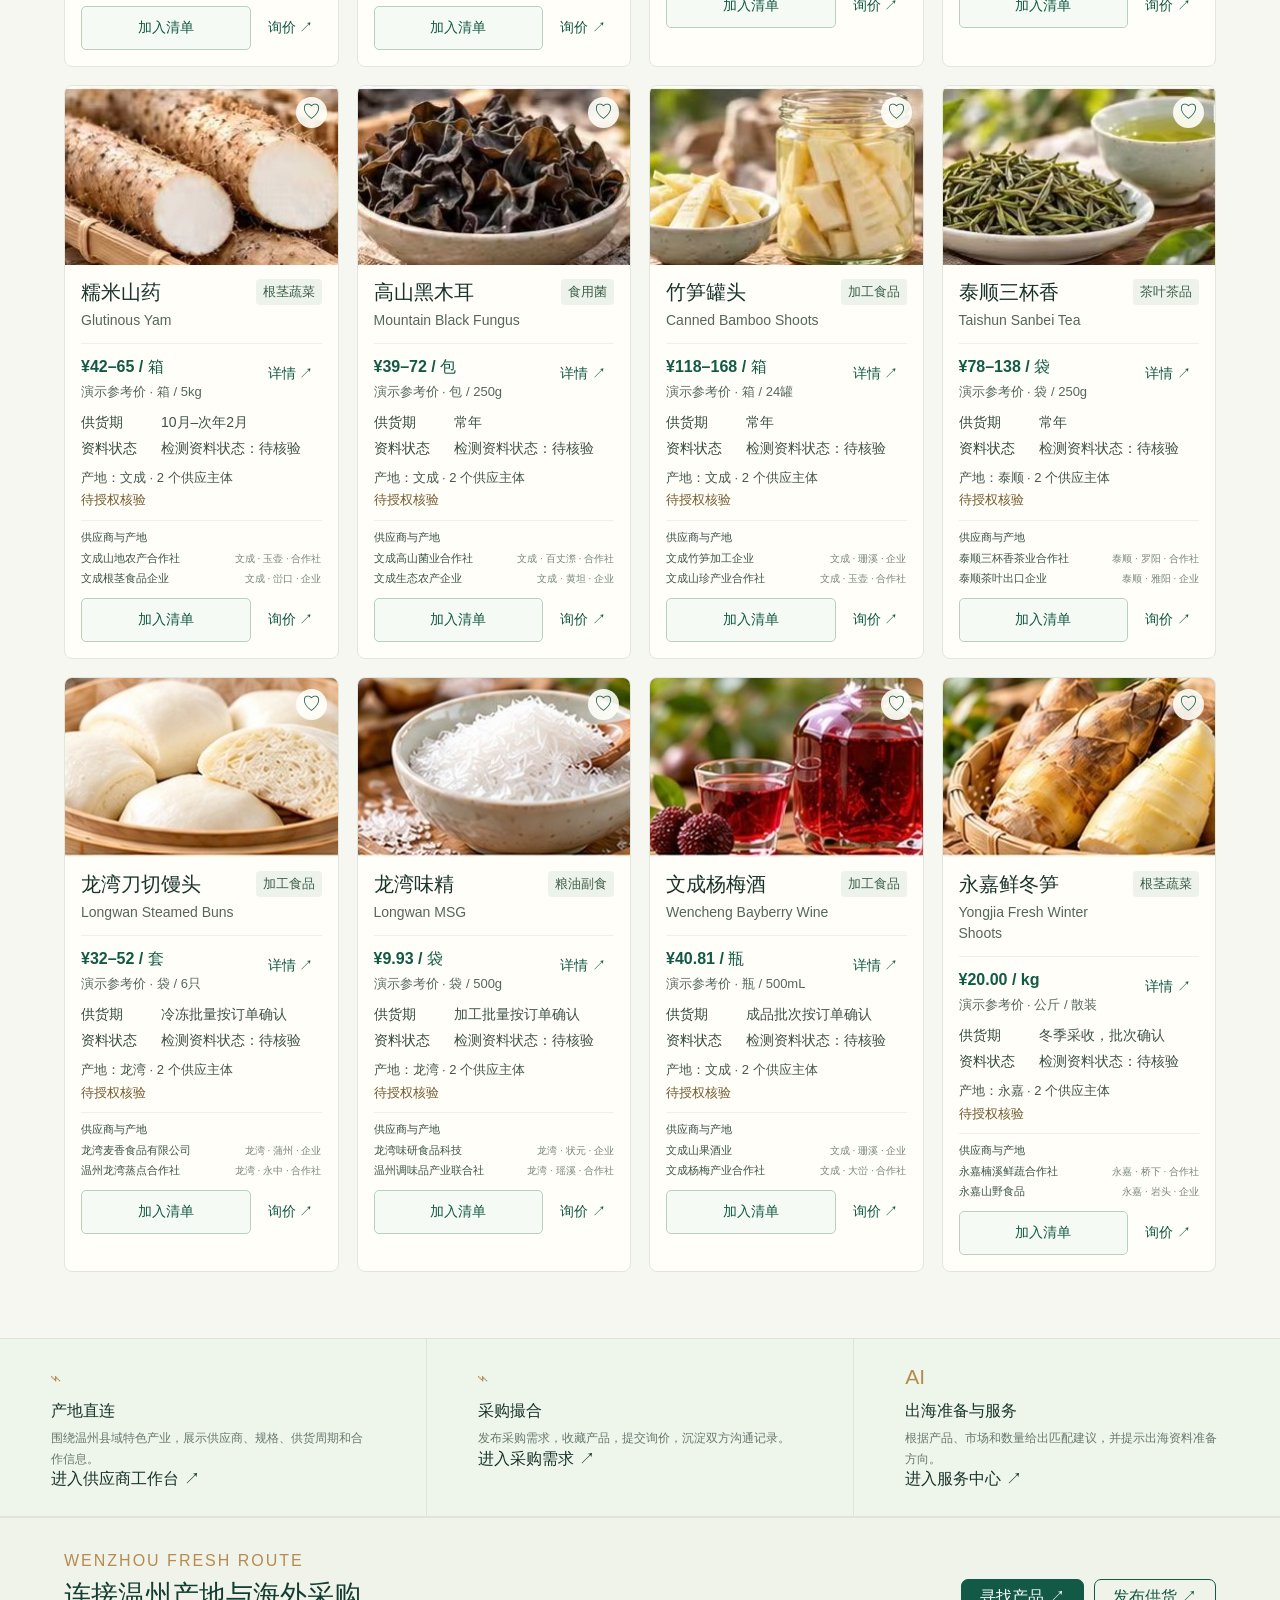
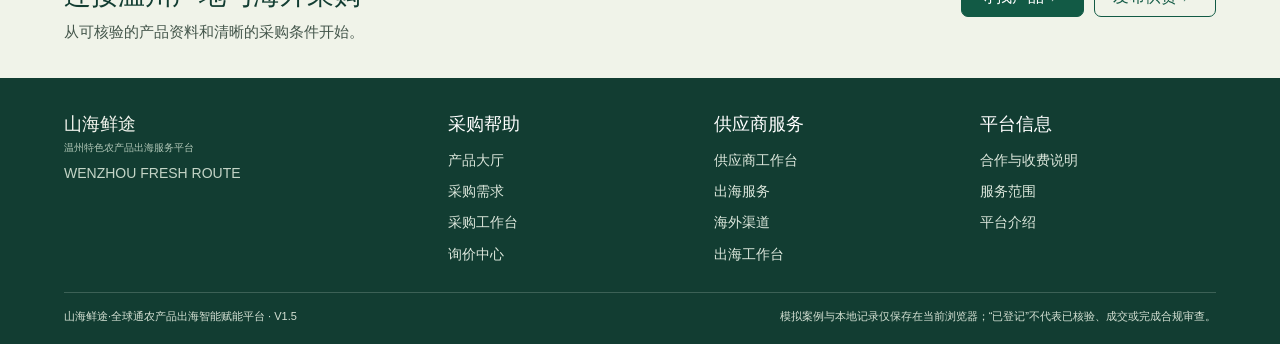
==== commit e19512c7: "Clarify homepage coastal background" ====
--- a/index.html
+++ b/index.html
@@ -6,7 +6,7 @@
   <meta name="theme-color" content="#f7f7f2">
   <meta name="description" content="山海鲜途温州特色农产品展示与海外采购对接平台">
   <title>山海鲜途·全球通农产品出海智能赋能平台</title>
-  <link rel="stylesheet" href="market.css?v=20261021-home-hero23">
+  <link rel="stylesheet" href="market.css?v=20261021-home-hero24">
 </head>
 <body>
   <header class="site-header">
@@ -40,6 +40,6 @@
   <button class="assistant-launcher" id="assistant-launcher" data-action="toggle-assistant" aria-label="打开或关闭 AI 智能助手" aria-expanded="false"><img class="assistant-avatar" src="assets/haihe-agent-avatar.jpg" alt=""><span>海禾 · AI 助手</span></button>
   <div class="toast-root" id="toast-root" aria-live="polite"></div>
   <script src="shared.js"></script>
-  <script src="market.js?v=20261021-home-hero23"></script>
+  <script src="market.js?v=20261021-home-hero24"></script>
 </body>
 </html>
--- a/market.css
+++ b/market.css
@@ -1378,7 +1378,7 @@
 }
 .home-page { max-width: none; }
 .home-page > .hero { min-height: clamp(680px, calc(100dvh - 92px), 900px); grid-template-columns: minmax(0, 1.12fr) minmax(390px, .88fr); align-items: center; align-content: center; gap: clamp(28px, 4vw, 72px); padding: 54px clamp(24px, 6vw, 96px); }
-.home-page > .hero::after { inset: 0; background-image: url("assets/hero-wenzhou-coast.jpg"); background-position: center 54%; filter: saturate(1.16) contrast(1.1) brightness(1); }
+.home-page > .hero::after { inset: 0; background-image: url("assets/hero-wenzhou-coast-v2.png"); background-position: center 54%; filter: saturate(1.08) contrast(1.06) brightness(1); }
 .home-page > .hero::before { background: linear-gradient(90deg, rgba(255,254,249,.3) 0%, rgba(255,254,249,.18) 32%, rgba(255,254,249,.04) 56%, transparent 72%); }
 .home-page .hero-copy { width: min(620px, 100%); max-width: 620px; margin-left: 0; padding: 0; }
 .home-page .hero-copy::before { display: none; }
@@ -1394,7 +1394,7 @@
 .home-route-active #assistant-launcher span { display: none; }
 @media (max-width: 720px) {
   .home-page > .hero { min-height: clamp(590px, calc(100dvh - 62px), 760px); align-content: start; padding: 58px 20px 36px; }
-  .home-page > .hero::after { background-position: 58% center; filter: saturate(1.14) contrast(1.08) brightness(1); }
+  .home-page > .hero::after { background-position: 58% center; filter: saturate(1.06) contrast(1.05) brightness(1); }
   .home-page > .hero::before { background: linear-gradient(180deg, rgba(255,254,249,.12) 0%, rgba(255,254,249,.1) 30%, rgba(255,254,249,.32) 66%, rgba(255,254,249,.8) 100%); }
   .home-page .hero-copy { max-width: 540px; }
   .hero-heading { width: min(470px, 100%); margin-bottom: 17px; }
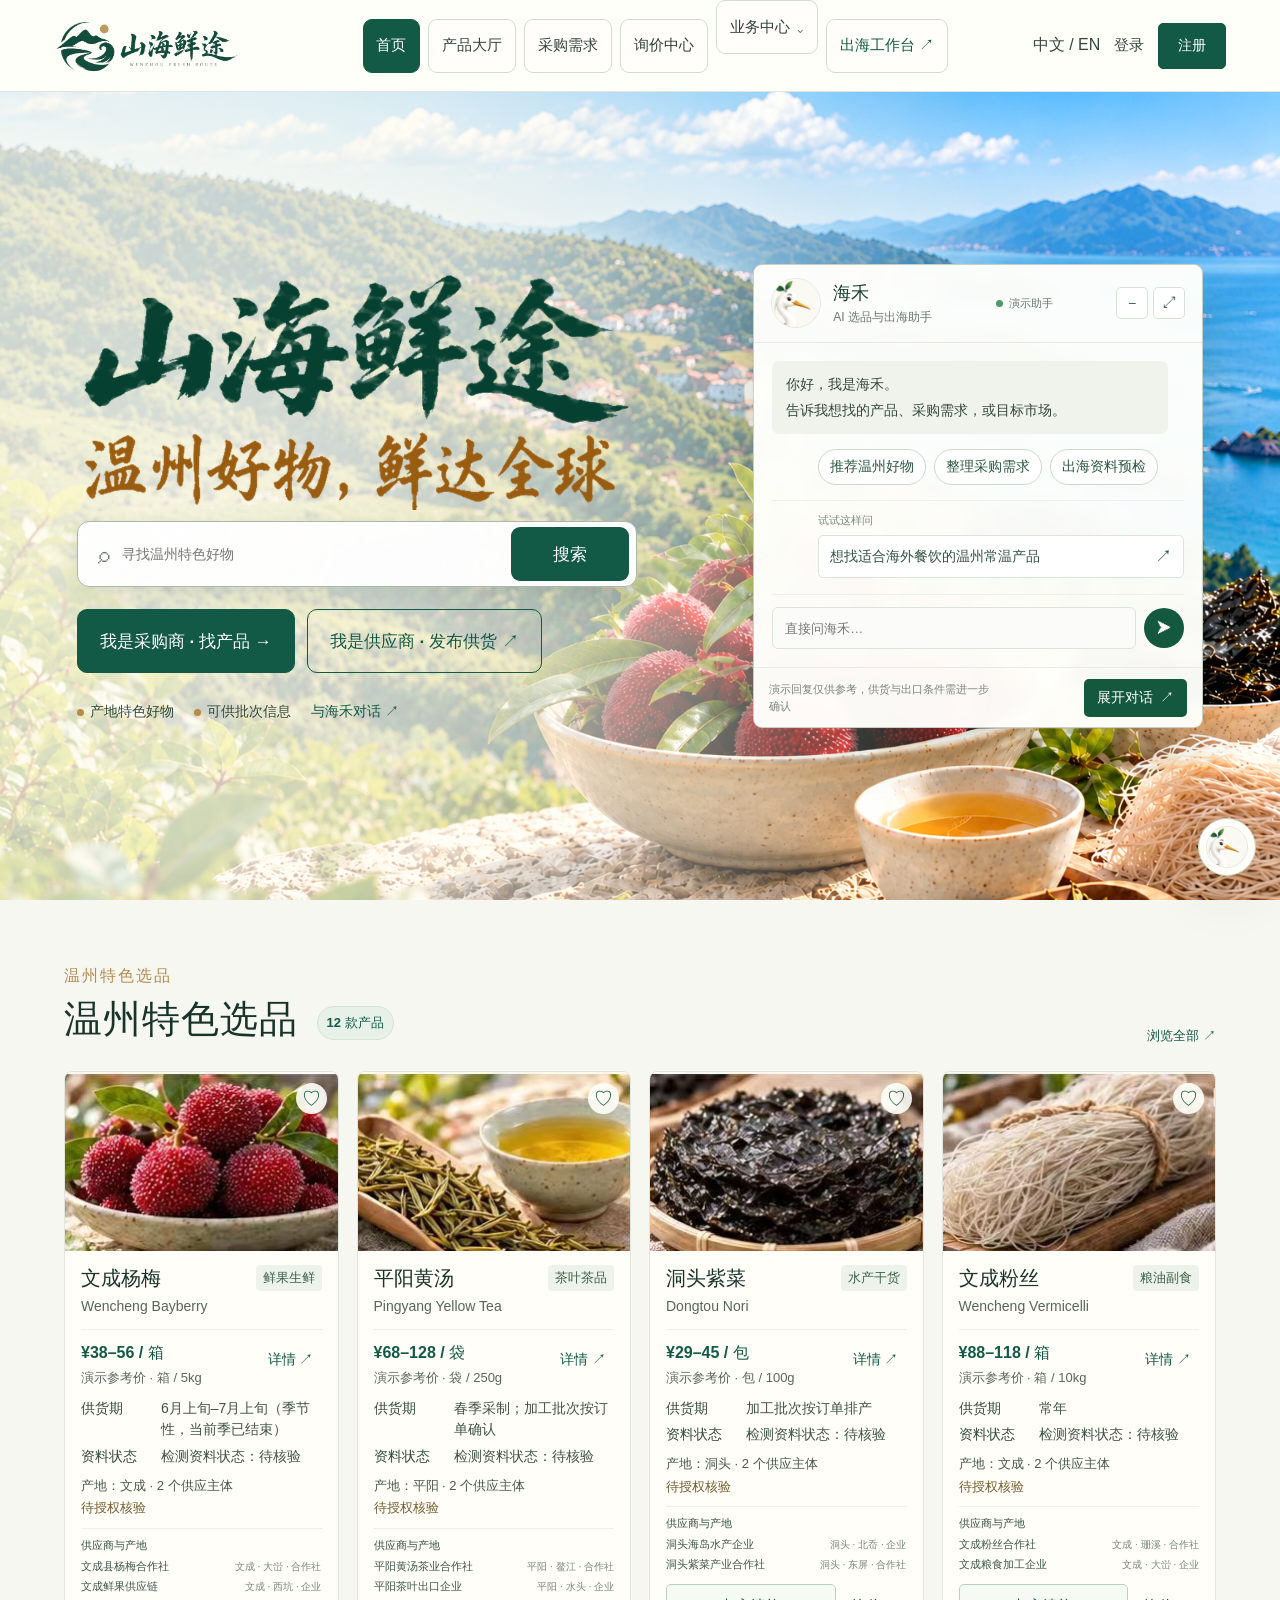
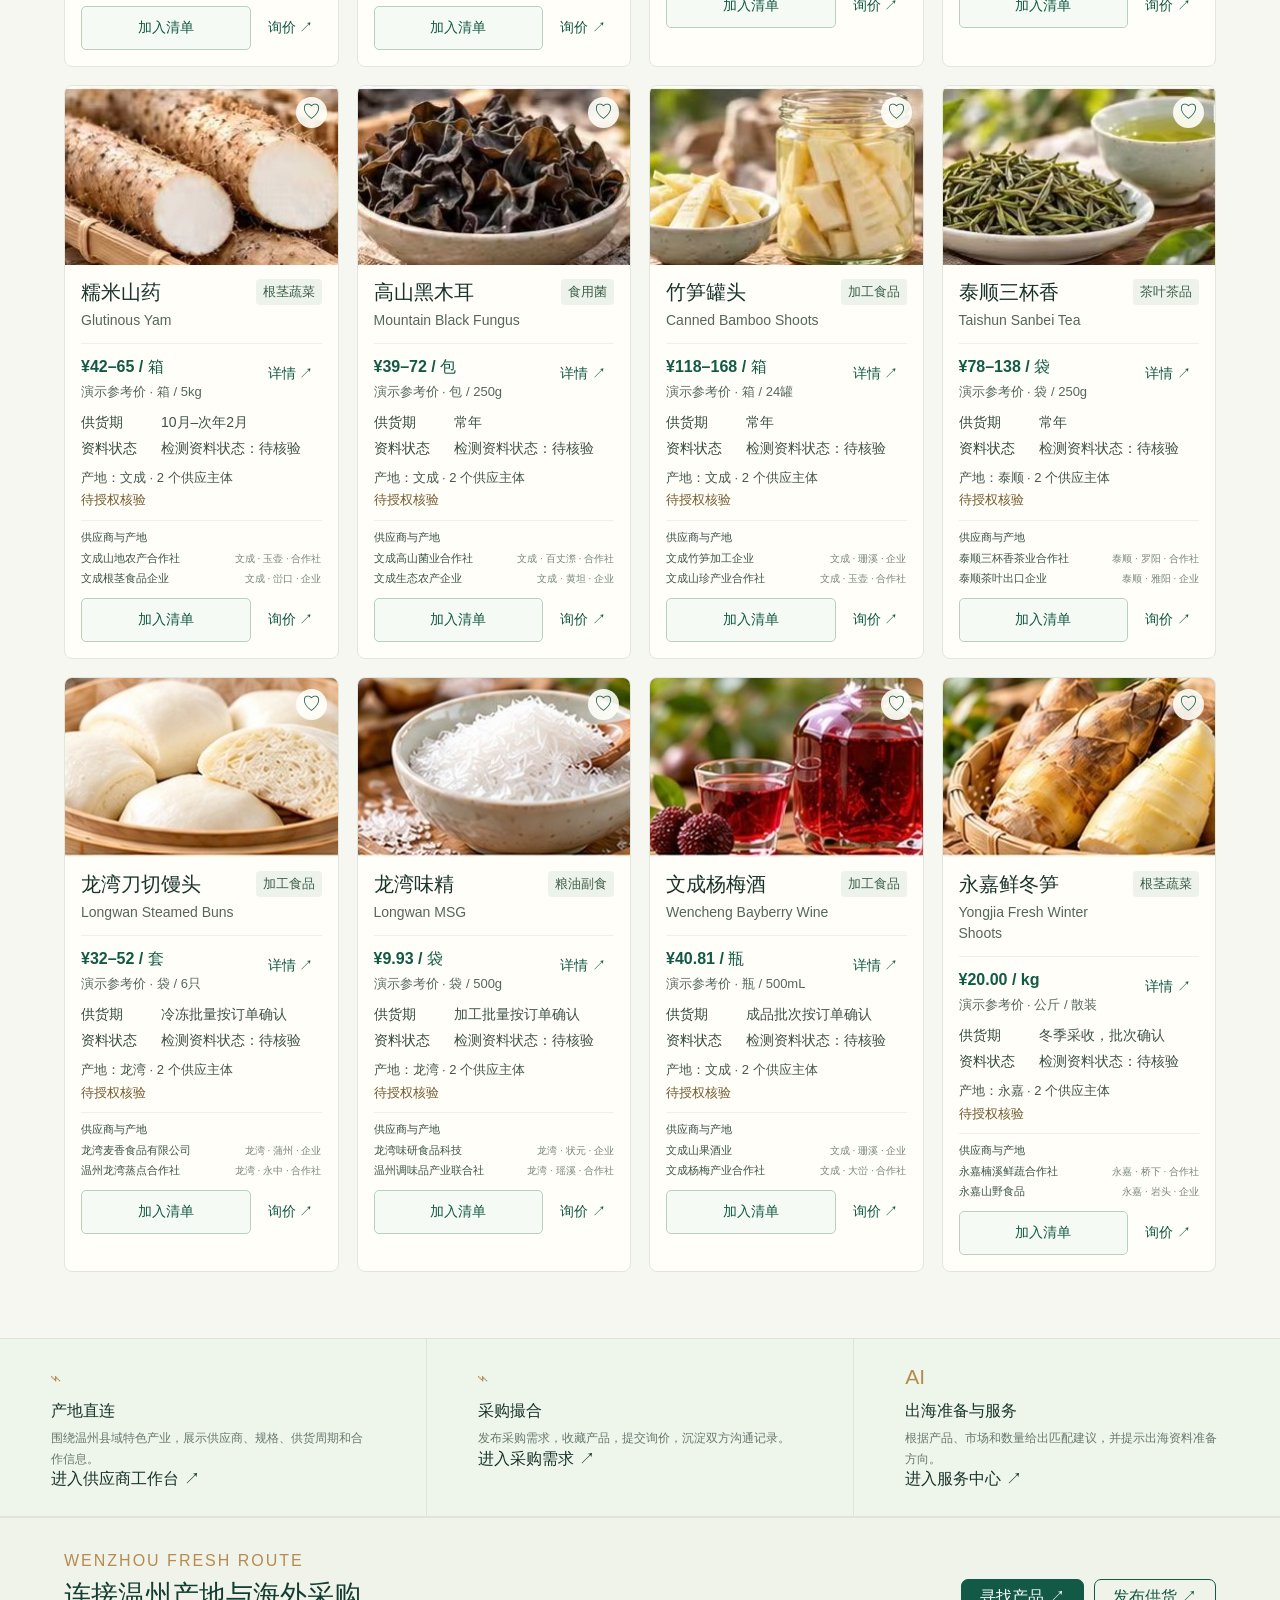
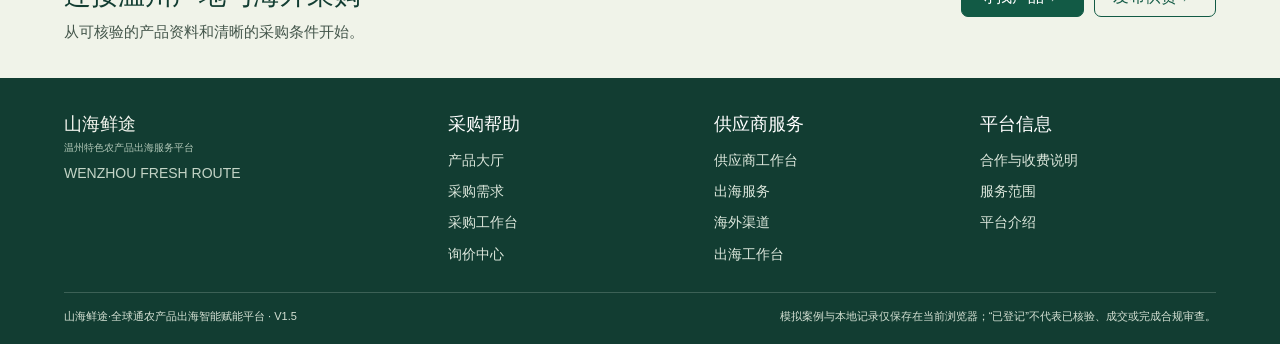
==== commit 95ab003e: "Match homepage title surroundings to reference" ====
--- a/index.html
+++ b/index.html
@@ -6,7 +6,7 @@
   <meta name="theme-color" content="#f7f7f2">
   <meta name="description" content="山海鲜途温州特色农产品展示与海外采购对接平台">
   <title>山海鲜途·全球通农产品出海智能赋能平台</title>
-  <link rel="stylesheet" href="market.css?v=20261021-home-hero24">
+  <link rel="stylesheet" href="market.css?v=20261021-home-hero27">
 </head>
 <body>
   <header class="site-header">
--- a/market.css
+++ b/market.css
@@ -1379,10 +1379,10 @@
 .home-page { max-width: none; }
 .home-page > .hero { min-height: clamp(680px, calc(100dvh - 92px), 900px); grid-template-columns: minmax(0, 1.12fr) minmax(390px, .88fr); align-items: center; align-content: center; gap: clamp(28px, 4vw, 72px); padding: 54px clamp(24px, 6vw, 96px); }
 .home-page > .hero::after { inset: 0; background-image: url("assets/hero-wenzhou-coast-v2.png"); background-position: center 54%; filter: saturate(1.08) contrast(1.06) brightness(1); }
-.home-page > .hero::before { background: linear-gradient(90deg, rgba(255,254,249,.3) 0%, rgba(255,254,249,.18) 32%, rgba(255,254,249,.04) 56%, transparent 72%); }
-.home-page .hero-copy { width: min(620px, 100%); max-width: 620px; margin-left: 0; padding: 0; }
-.home-page .hero-copy::before { display: none; }
-.hero-heading { width: min(555px, 100%); aspect-ratio: 1517 / 685; margin: 0 0 22px; background: url("assets/hero-calligraphy-title-v2-ink.png") center / 100% 100% no-repeat; font-size: 0; line-height: 0; }
+.home-page > .hero::before { background: radial-gradient(ellipse 68% 105% at 16% 48%, rgba(255,253,245,.78) 0%, rgba(255,252,240,.61) 43%, rgba(250,250,241,.29) 72%, rgba(250,250,241,0) 100%), linear-gradient(90deg, rgba(250,249,241,.43) 0%, rgba(250,249,241,.3) 34%, rgba(250,249,241,.1) 58%, transparent 78%); }
+.home-page .hero-copy { position: relative; isolation: isolate; width: min(620px, 100%); max-width: 620px; margin-left: 0; padding: 0; }
+.home-page .hero-copy::before { content: none; }
+.hero-heading { width: min(555px, 100%); aspect-ratio: 1517 / 685; margin: 0 0 22px; background: url("assets/hero-calligraphy-title-template.png") center / 100% 100% no-repeat; font-size: 0; line-height: 0; }
 .visually-hidden { position: absolute !important; width: 1px !important; height: 1px !important; padding: 0 !important; margin: -1px !important; overflow: hidden !important; clip: rect(0,0,0,0) !important; white-space: nowrap !important; border: 0 !important; }
 .home-page .hero-search { width: min(560px, 100%); height: 66px; border-radius: 12px; padding-left: 20px; }
 .home-page .hero-search button { height: 54px; min-width: 118px; border-radius: 9px; font-size: 17px; }
@@ -1393,9 +1393,9 @@
 .home-route-active #assistant-launcher .assistant-avatar { width: 42px; height: 42px; }
 .home-route-active #assistant-launcher span { display: none; }
 @media (max-width: 720px) {
-  .home-page > .hero { min-height: clamp(590px, calc(100dvh - 62px), 760px); align-content: start; padding: 58px 20px 36px; }
+  .home-page > .hero { min-height: clamp(590px, calc(100dvh - 62px), 760px); grid-template-columns: minmax(0, 1fr); gap: 20px; align-content: start; padding: 58px 20px 36px; }
   .home-page > .hero::after { background-position: 58% center; filter: saturate(1.06) contrast(1.05) brightness(1); }
-  .home-page > .hero::before { background: linear-gradient(180deg, rgba(255,254,249,.12) 0%, rgba(255,254,249,.1) 30%, rgba(255,254,249,.32) 66%, rgba(255,254,249,.8) 100%); }
+  .home-page > .hero::before { background: radial-gradient(ellipse 118% 50% at 32% 18%, rgba(255,253,245,.78) 0%, rgba(255,252,240,.55) 57%, rgba(250,250,241,0) 100%), linear-gradient(180deg, rgba(250,249,241,.12) 0%, rgba(250,249,241,.14) 30%, rgba(250,249,241,.34) 66%, rgba(250,249,241,.8) 100%); }
   .home-page .hero-copy { max-width: 540px; }
   .hero-heading { width: min(470px, 100%); margin-bottom: 17px; }
   .home-page .hero-search { height: 58px; padding-left: 14px; }
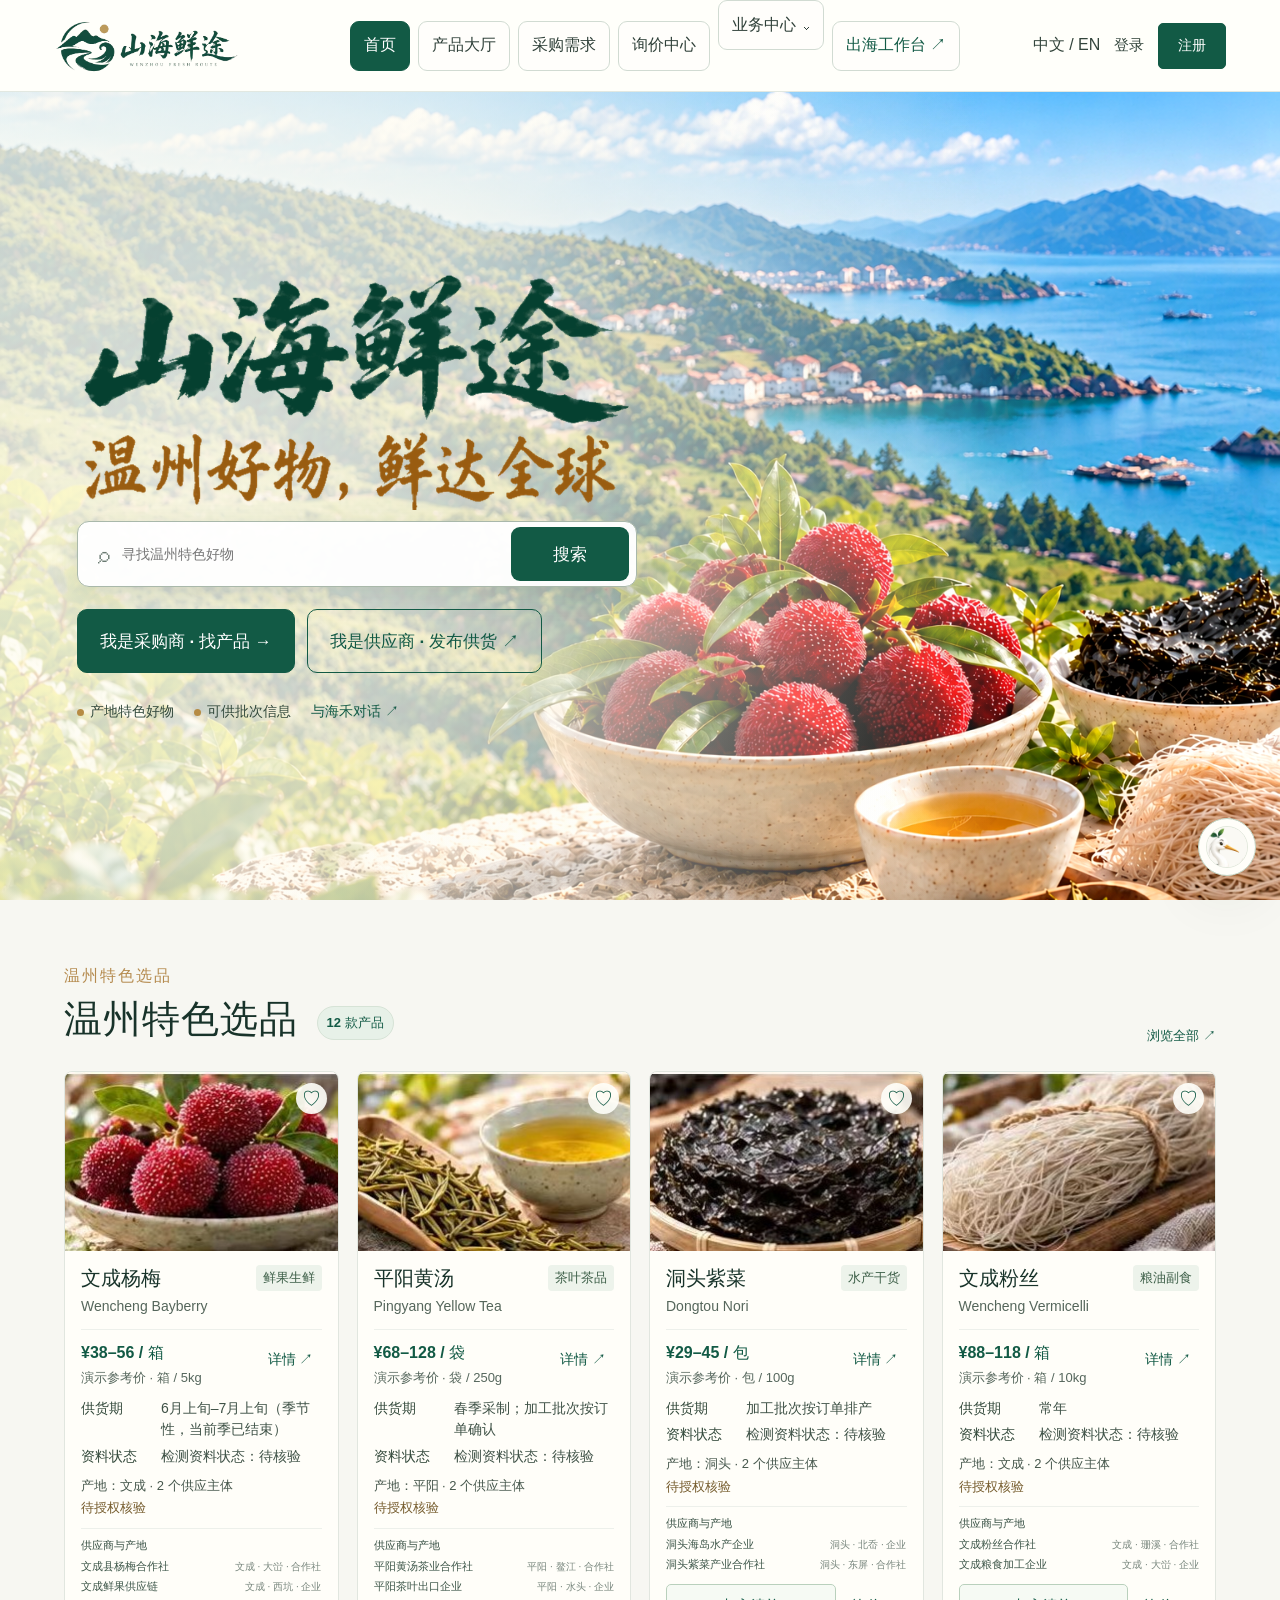
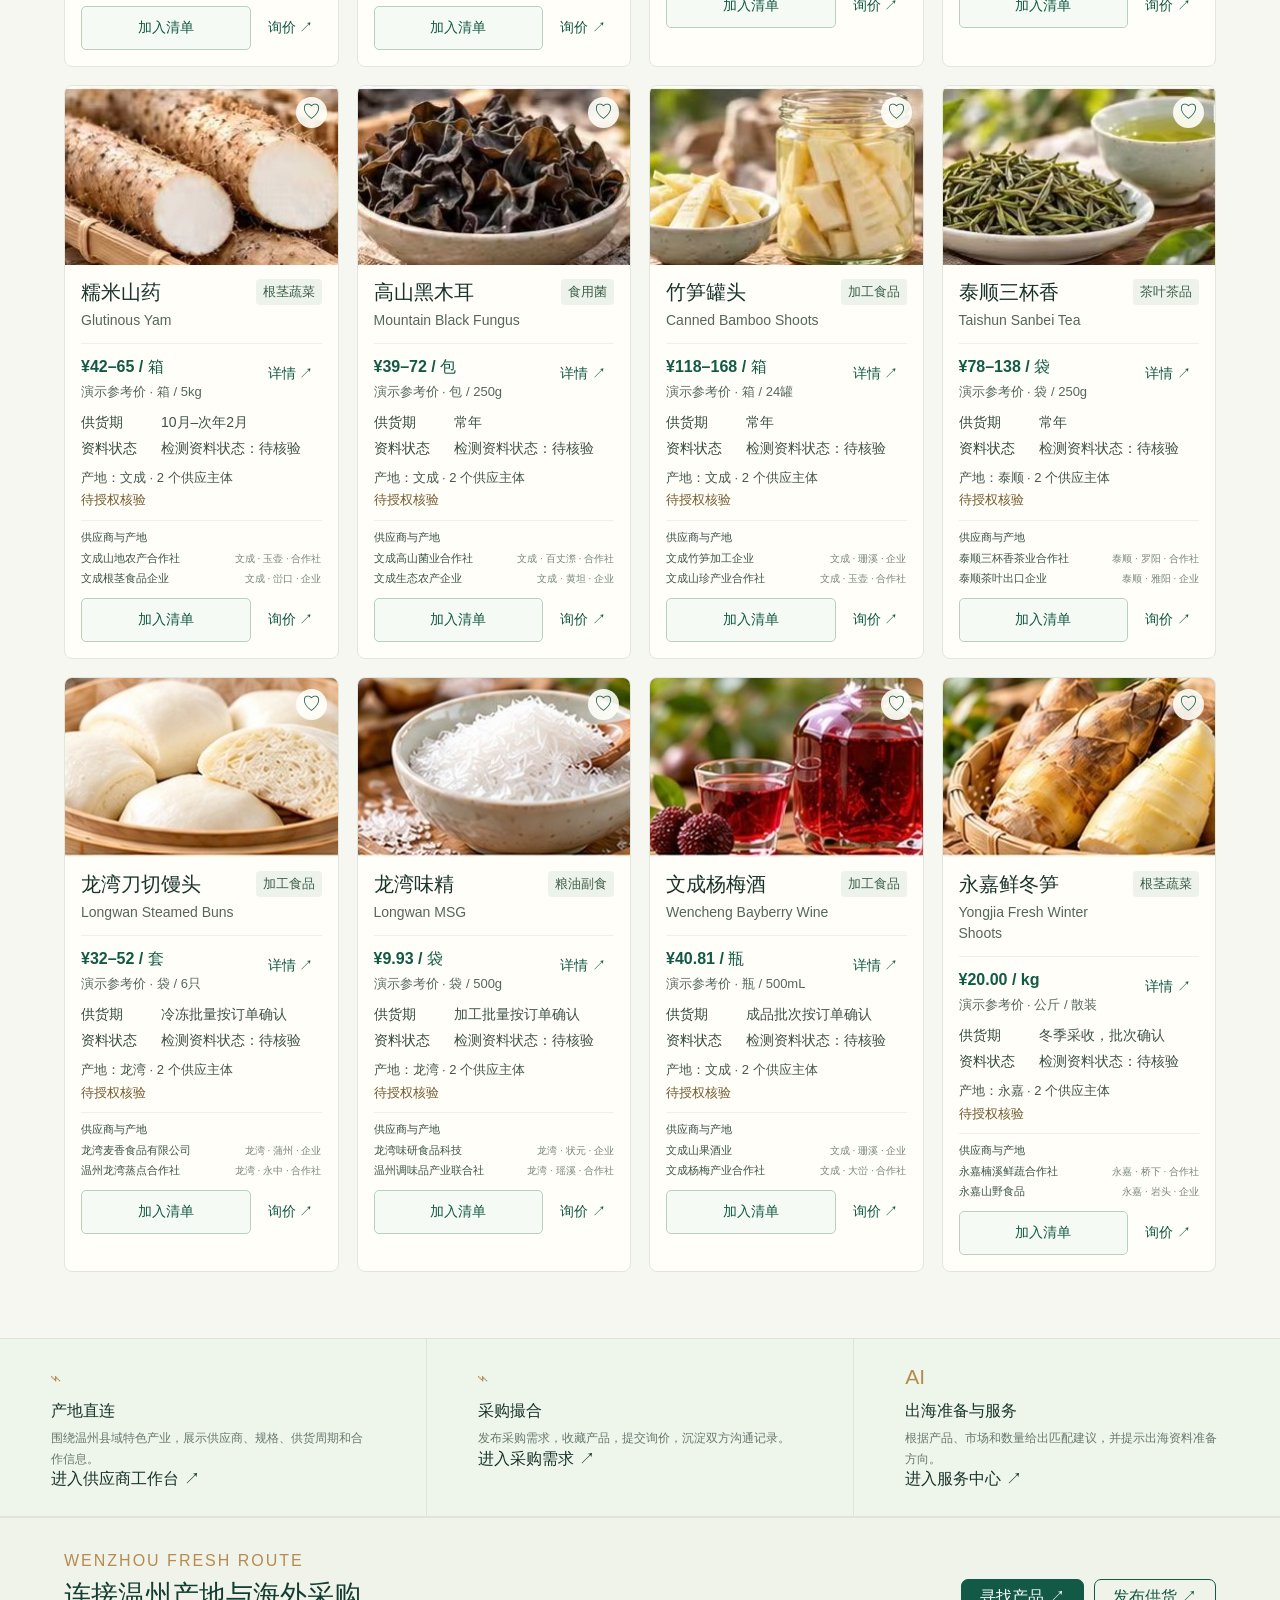
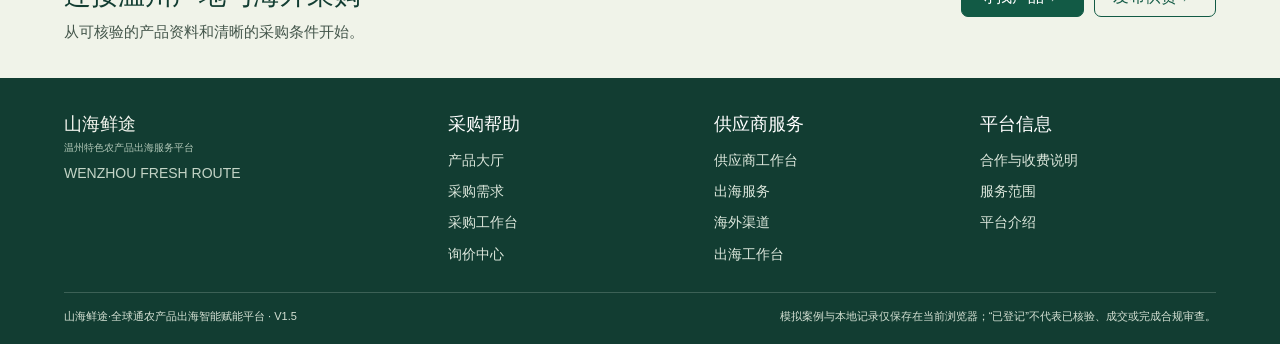
==== commit fec8e7c7: "Remove homepage assistant card and enlarge navigation" ====
--- a/index.html
+++ b/index.html
@@ -6,7 +6,7 @@
   <meta name="theme-color" content="#f7f7f2">
   <meta name="description" content="山海鲜途温州特色农产品展示与海外采购对接平台">
   <title>山海鲜途·全球通农产品出海智能赋能平台</title>
-  <link rel="stylesheet" href="market.css?v=20261021-home-hero27">
+  <link rel="stylesheet" href="market.css?v=20261021-home-hero28">
 </head>
 <body>
   <header class="site-header">
@@ -40,6 +40,6 @@
   <button class="assistant-launcher" id="assistant-launcher" data-action="toggle-assistant" aria-label="打开或关闭 AI 智能助手" aria-expanded="false"><img class="assistant-avatar" src="assets/haihe-agent-avatar.jpg" alt=""><span>海禾 · AI 助手</span></button>
   <div class="toast-root" id="toast-root" aria-live="polite"></div>
   <script src="shared.js"></script>
-  <script src="market.js?v=20261021-home-hero24"></script>
+  <script src="market.js?v=20261021-home-hero25"></script>
 </body>
 </html>
--- a/market.css
+++ b/market.css
@@ -1429,3 +1429,27 @@
   .supplier-detail-list > div:not(.supplier-detail-heading) { display: grid; gap: 3px; }
   .supplier-detail-list > div:not(.supplier-detail-heading) span { text-align: left; }
 }
+
+/* The home page keeps the assistant in its dedicated launcher/workspace. */
+.home-page > .hero { grid-template-columns: minmax(0, 1fr); }
+.home-page > .hero .hero-copy { max-width: 760px; }
+.home-page > .hero .hero-agent-card { display: none !important; }
+.home-route-active #assistant-launcher,
+.home-route-active.hero-assistant-collapsed #assistant-launcher { display: inline-flex; }
+
+/* Match the compact reference navigation with a more readable desktop label size. */
+.site-nav > a,
+.site-nav > .workspace-link,
+.nav-menu,
+.nav-menu summary { font-size: 16px; }
+.site-nav > a,
+.nav-menu summary { min-height: 50px; }
+
+@media (max-width: 720px) {
+  .site-nav > a,
+  .site-nav > .workspace-link,
+  .nav-menu,
+  .nav-menu summary { font-size: 16px; }
+  .site-nav > a,
+  .nav-menu summary { min-height: 44px; }
+}
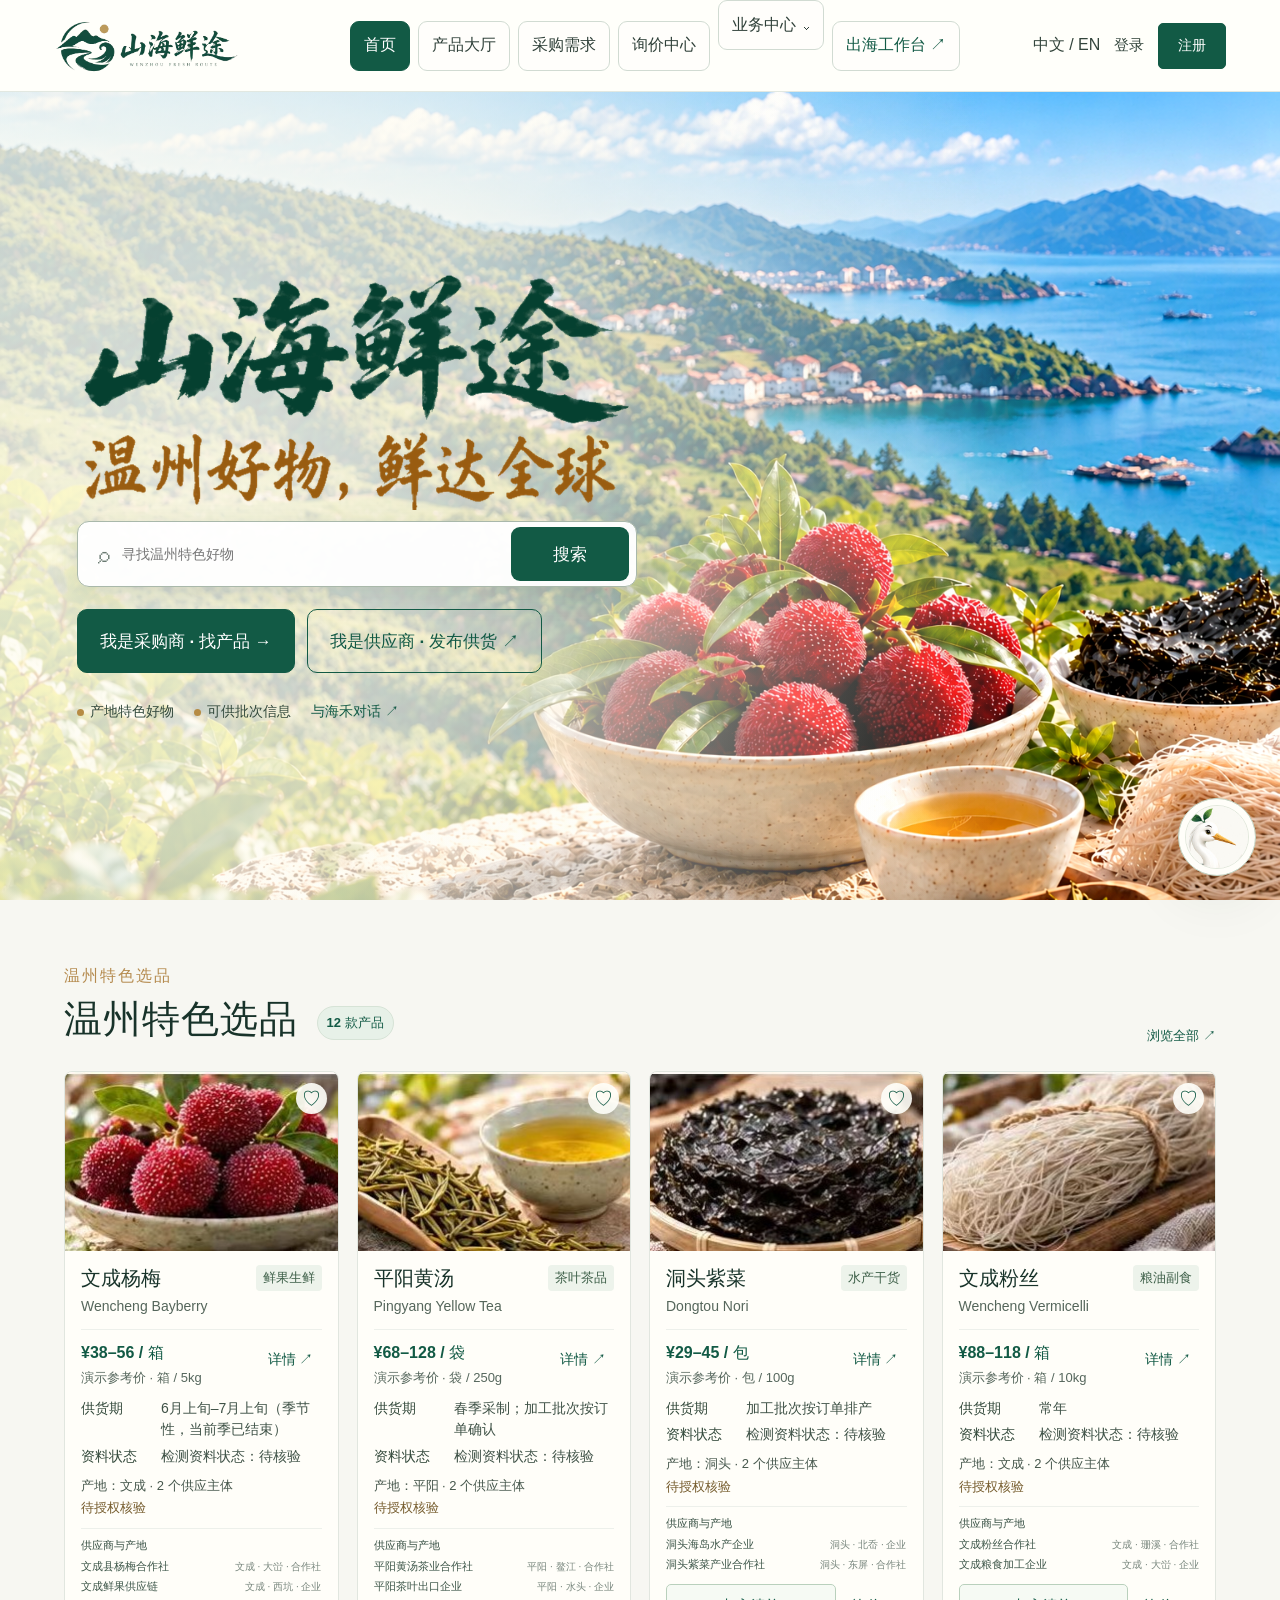
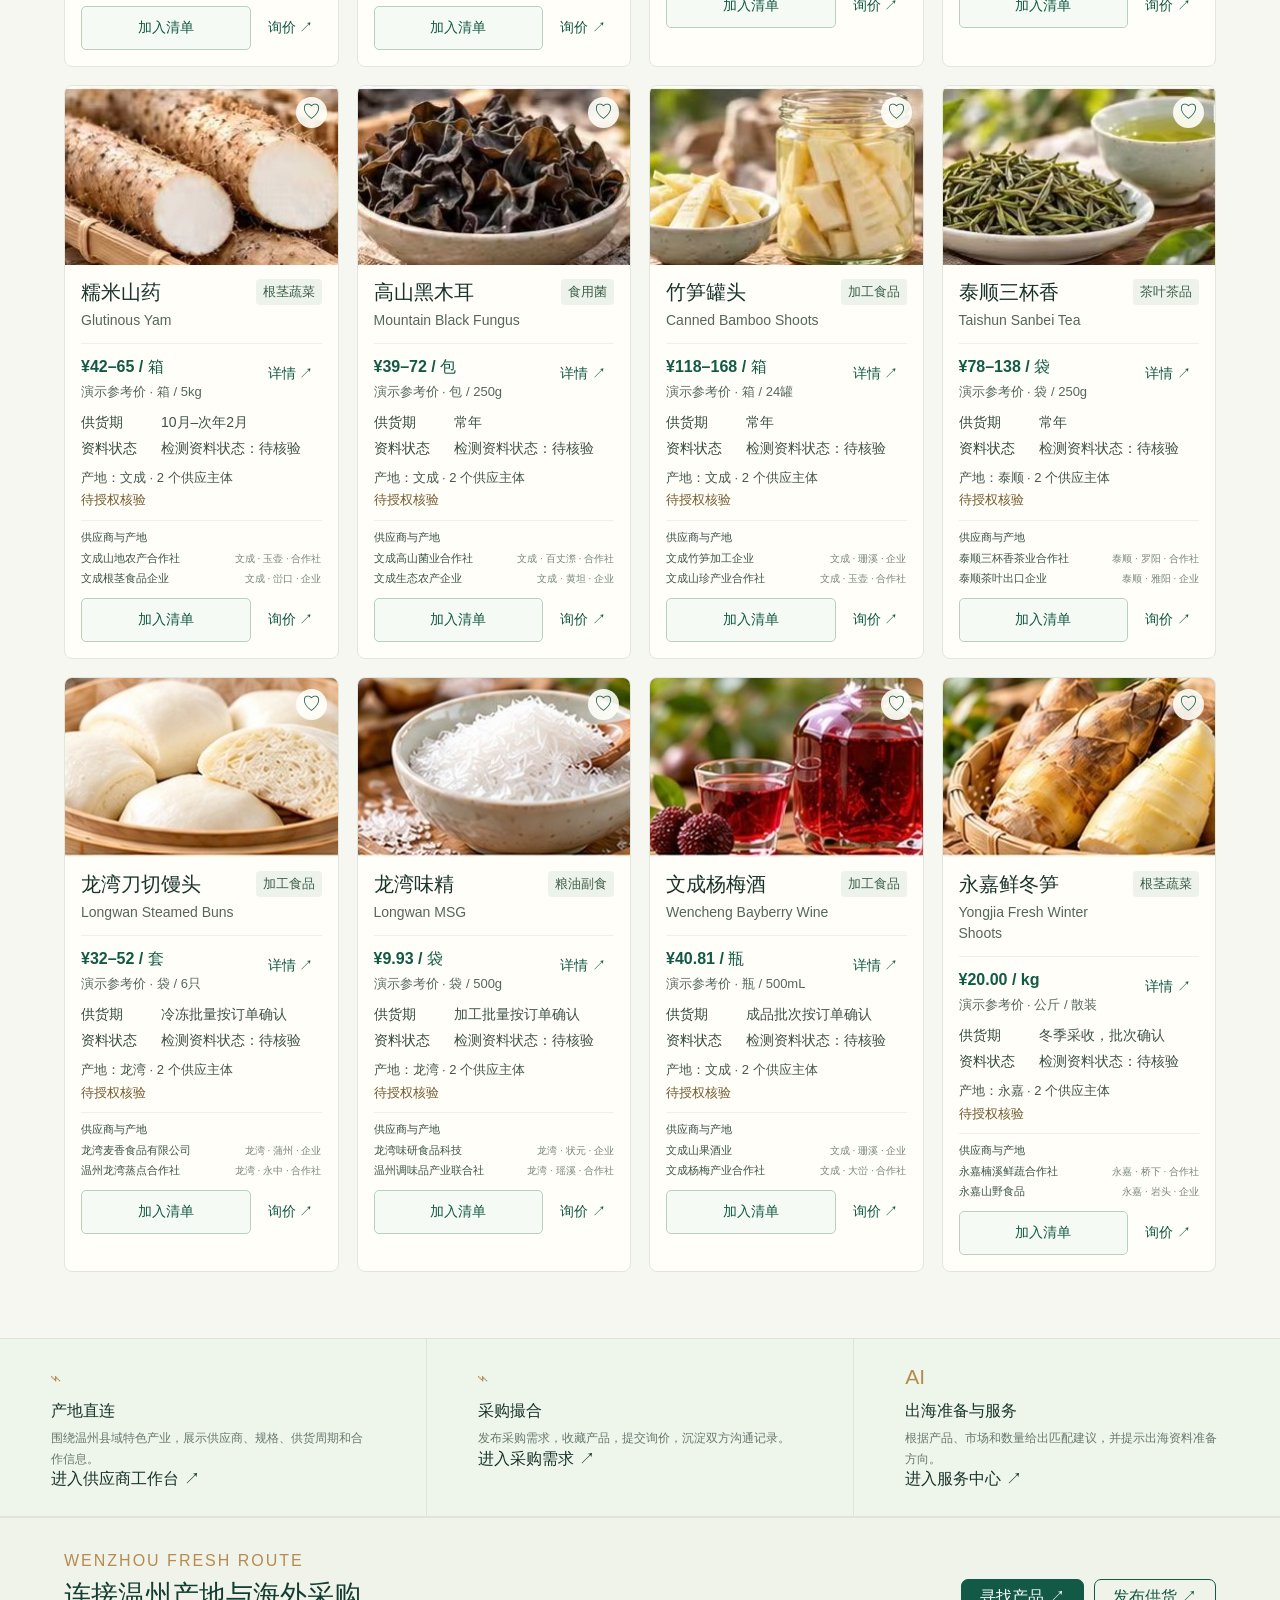
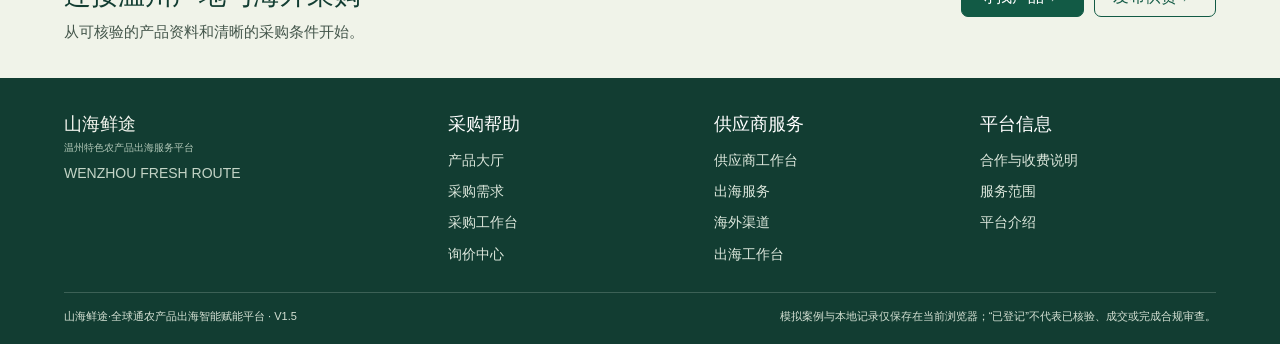
==== commit fb37438c: "Enlarge homepage AI assistant launcher" ====
--- a/index.html
+++ b/index.html
@@ -6,7 +6,7 @@
   <meta name="theme-color" content="#f7f7f2">
   <meta name="description" content="山海鲜途温州特色农产品展示与海外采购对接平台">
   <title>山海鲜途·全球通农产品出海智能赋能平台</title>
-  <link rel="stylesheet" href="market.css?v=20261021-home-hero28">
+  <link rel="stylesheet" href="market.css?v=20261022-assistant-icon2">
 </head>
 <body>
   <header class="site-header">
--- a/market.css
+++ b/market.css
@@ -1436,6 +1436,8 @@
 .home-page > .hero .hero-agent-card { display: none !important; }
 .home-route-active #assistant-launcher,
 .home-route-active.hero-assistant-collapsed #assistant-launcher { display: inline-flex; }
+.home-route-active #assistant-launcher { width: 78px; height: 78px; min-height: 78px; padding: 6px; }
+.home-route-active #assistant-launcher .assistant-avatar { width: 64px; height: 64px; }
 
 /* Match the compact reference navigation with a more readable desktop label size. */
 .site-nav > a,
@@ -1452,4 +1454,6 @@
   .nav-menu summary { font-size: 16px; }
   .site-nav > a,
   .nav-menu summary { min-height: 44px; }
-}
+  .home-route-active #assistant-launcher { right: 14px; bottom: 14px; width: 78px; height: 78px; min-height: 78px; padding: 6px; }
+  .home-route-active #assistant-launcher .assistant-avatar { width: 64px; height: 64px; }
+}
